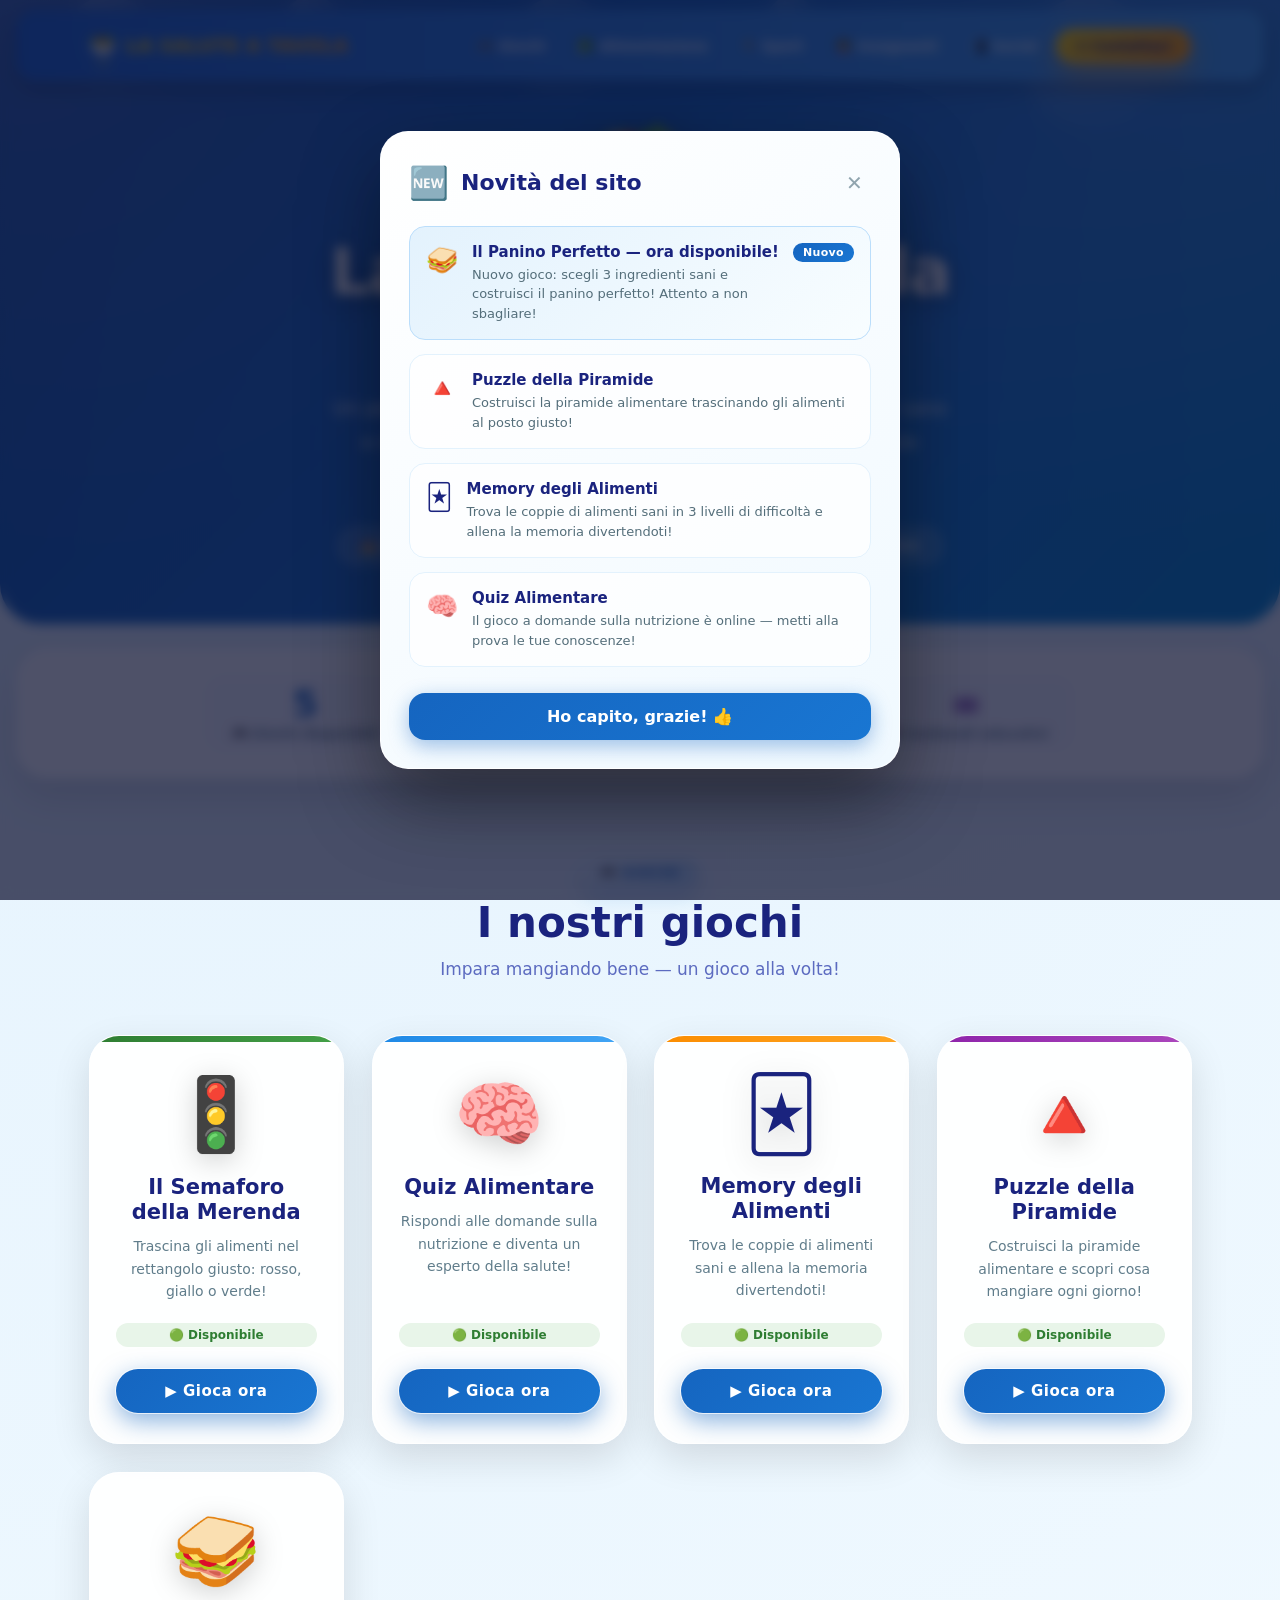
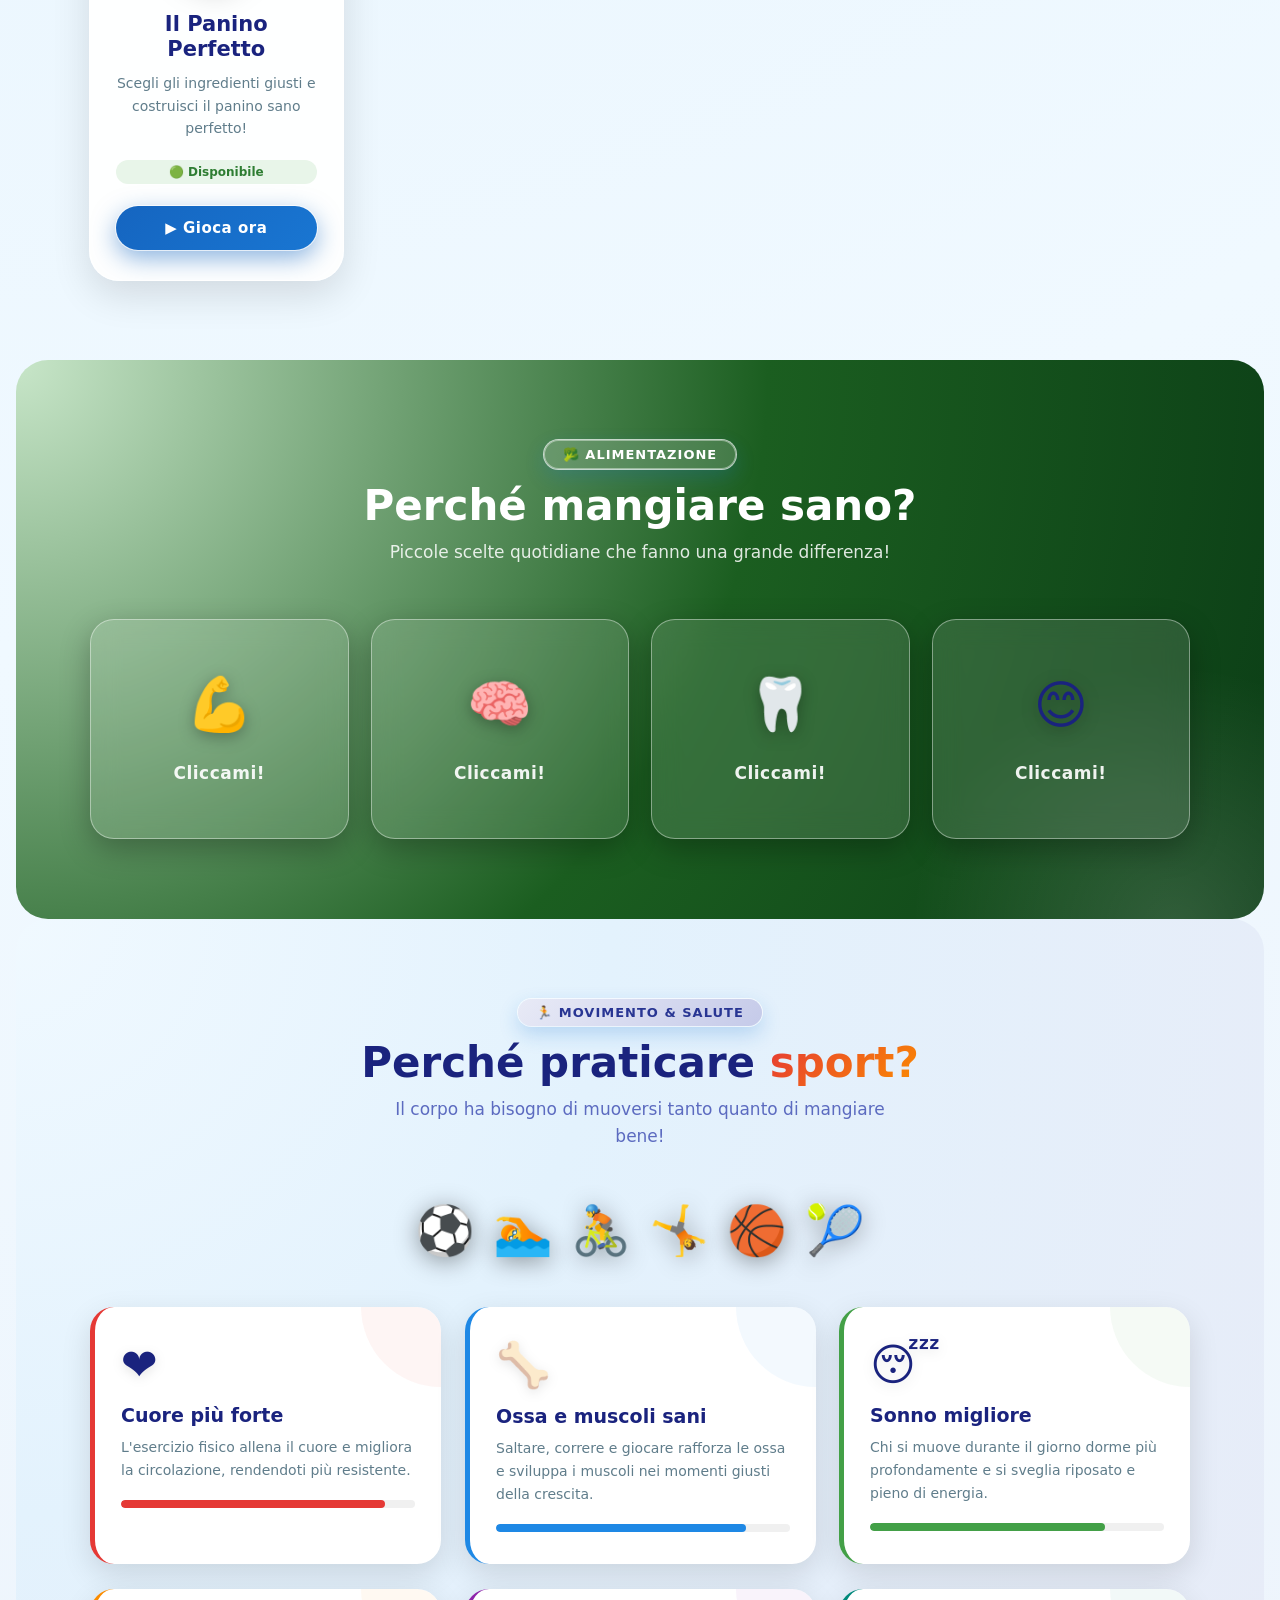
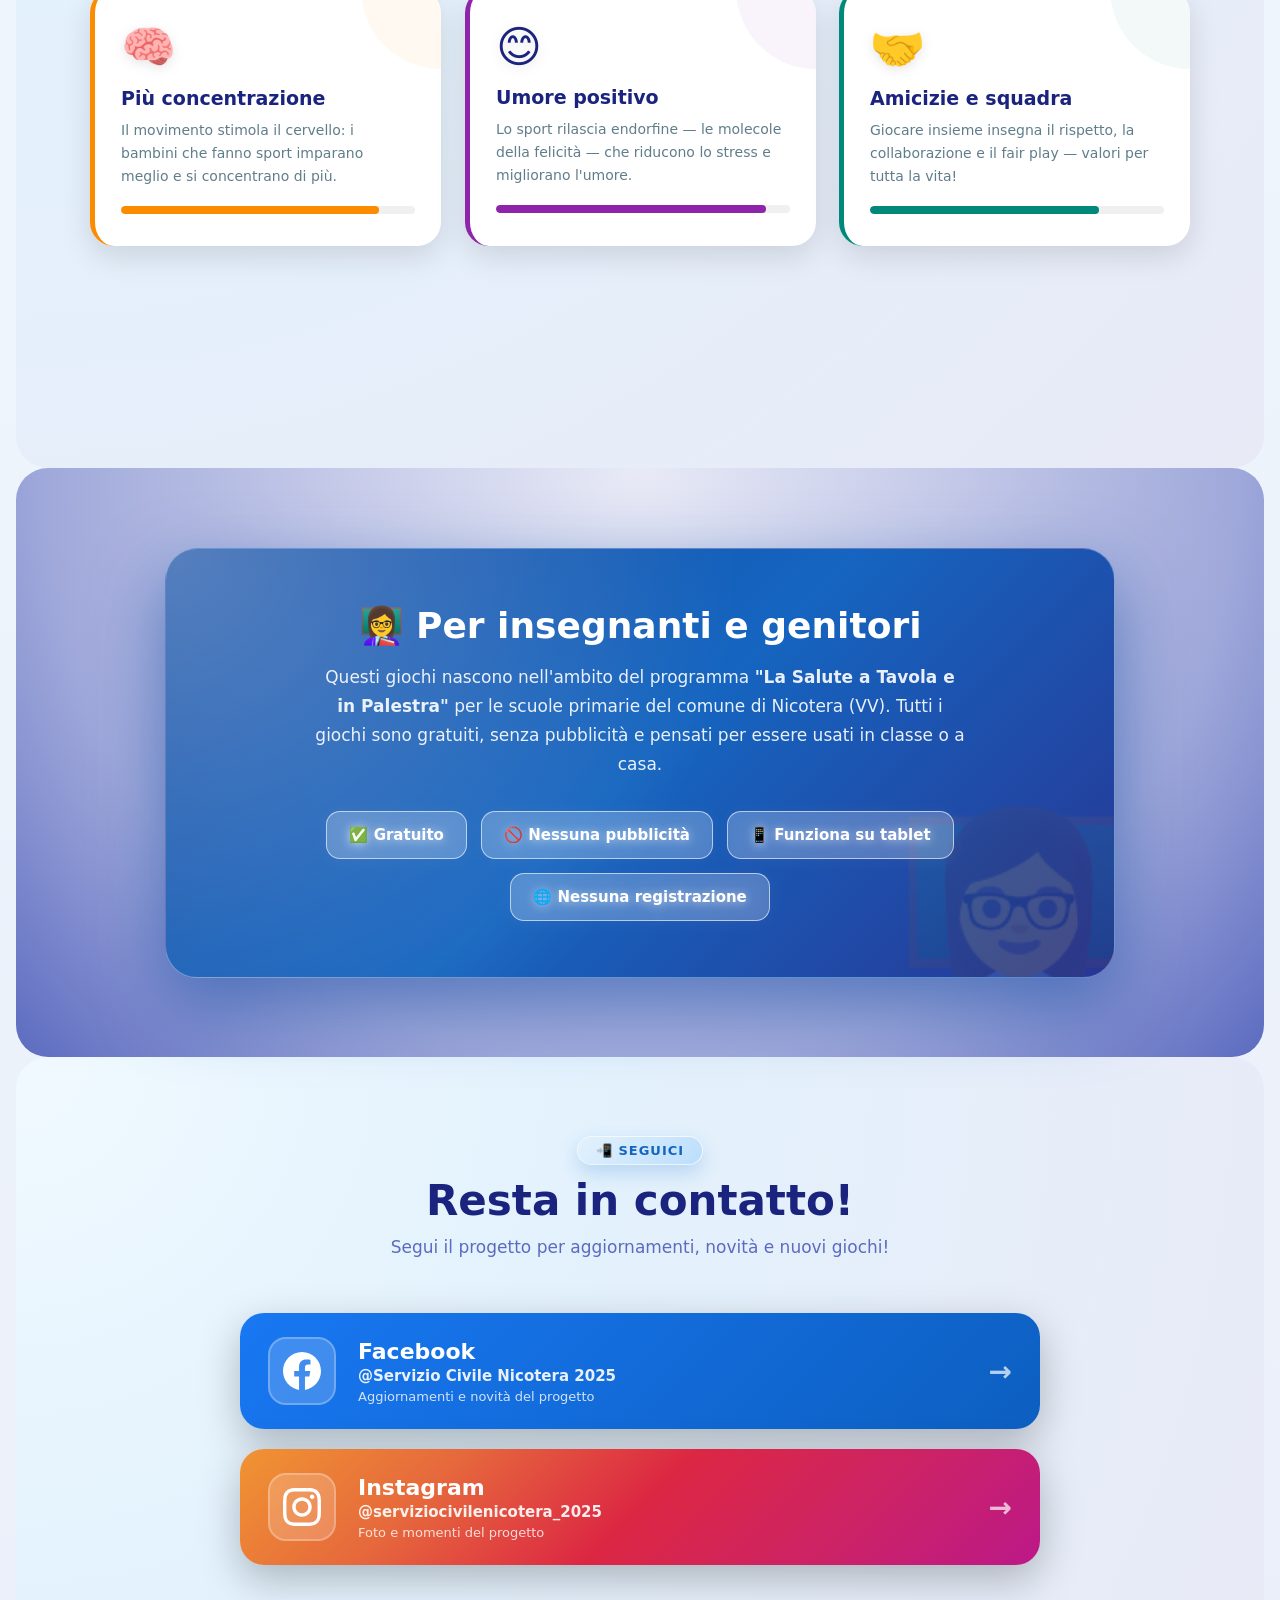
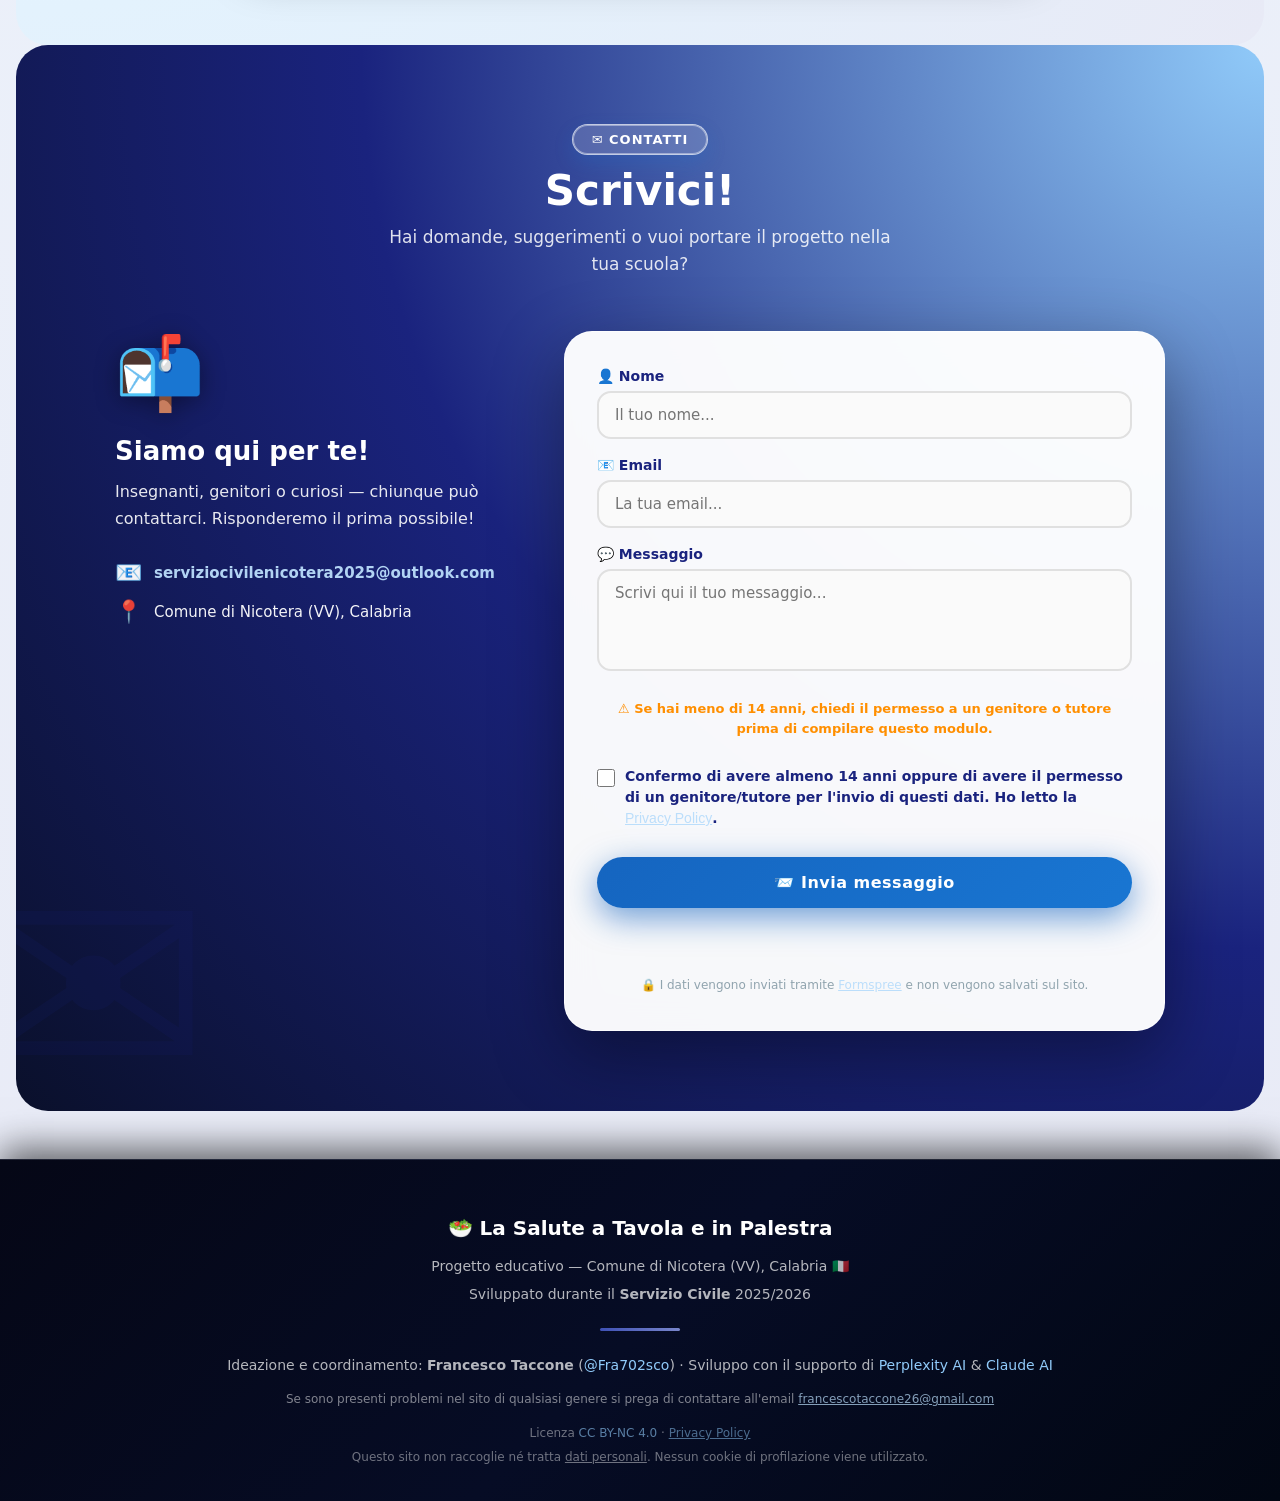
==== index.html @ c2bab002 "update Co-Authored-By: Claude Opus 4.6 <noreply@anthropic.com>" ====
<!DOCTYPE html>
<html lang="it">
  <head>
    <meta charset="UTF-8" />
    <meta name="viewport" content="width=device-width, initial-scale=1.0" />

    <!-- ===== SEO BASE ===== -->
    <title>Giochi Educativi su Salute e Alimentazione per Bambini | La Salute a Tavola e in Palestra – Nicotera</title>
    <meta name="description" content="Giochi interattivi gratuiti su alimentazione sana e sport per bambini delle scuole primarie. Quiz, Semaforo degli Alimenti e altro ancora — progetto educativo a Nicotera (VV), Calabria. Senza pubblicità, senza registrazione." />
    <meta name="keywords" content="giochi educativi alimentazione bambini, salute bambini scuola primaria, educazione alimentare scuola, quiz alimentazione, semaforo degli alimenti, piramide alimentare bambini, movimento salute bambini, giochi interattivi nutrizione, Nicotera Calabria scuola, servizio civile Nicotera, mangiare sano bambini, sport bambini scuola" />
    <meta name="author" content="Francesco Taccone – Servizio Civile Nicotera 2025/2026" />
    <meta name="robots" content="index, follow, max-snippet:-1, max-image-preview:large, max-video-preview:-1" />
    <meta name="theme-color" content="#1964d2" />

    <!-- ===== CANONICAL ===== -->
    <link rel="canonical" href="https://fra702sco.github.io/la-salute-in-tavola-e-in-palestra/" />

    <!-- ===== GEO (SEO locale) ===== -->
    <meta name="geo.region"    content="IT-VV" />
    <meta name="geo.placename" content="Nicotera, Vibo Valentia, Calabria, Italia" />
    <meta name="geo.position"  content="38.5539;15.9398" />
    <meta name="ICBM"          content="38.5539, 15.9398" />

    <!-- ===== OPEN GRAPH ===== -->
    <meta property="og:type"        content="website" />
    <meta property="og:locale"      content="it_IT" />
    <meta property="og:site_name"   content="La Salute a Tavola e in Palestra" />
    <meta property="og:title"       content="Giochi Educativi su Salute e Alimentazione per Bambini – Nicotera" />
    <meta property="og:description" content="Giochi interattivi gratuiti su alimentazione sana e sport per le scuole primarie. Quiz, Semaforo degli Alimenti e altro — senza pubblicità, senza registrazione." />
    <meta property="og:image"       content="https://fra702sco.github.io/la-salute-in-tavola-e-in-palestra/assets/ico-preview/preview.jpg" />
    <meta property="og:image:width"  content="1200" />
    <meta property="og:image:height" content="630" />
    <meta property="og:image:alt"    content="La Salute a Tavola e in Palestra – giochi educativi per bambini" />
    <meta property="og:url"         content="https://fra702sco.github.io/la-salute-in-tavola-e-in-palestra/" />

    <!-- ===== TWITTER CARD ===== -->
    <meta name="twitter:card"        content="summary_large_image" />
    <meta name="twitter:title"       content="Giochi Educativi su Salute e Alimentazione per Bambini – Nicotera" />
    <meta name="twitter:description" content="Giochi interattivi gratuiti su alimentazione sana e sport per le scuole primarie. Senza pubblicità, senza registrazione." />
    <meta name="twitter:image"       content="https://fra702sco.github.io/la-salute-in-tavola-e-in-palestra/assets/ico-preview/preview.jpg" />

    <!-- ===== STRUCTURED DATA (JSON-LD) ===== -->
    <script type="application/ld+json">
    {
      "@context": "https://schema.org",
      "@graph": [
        {
          "@type": "WebSite",
          "@id": "https://fra702sco.github.io/la-salute-in-tavola-e-in-palestra/#website",
          "url": "https://fra702sco.github.io/la-salute-in-tavola-e-in-palestra/",
          "name": "La Salute a Tavola e in Palestra",
          "description": "Giochi educativi gratuiti su alimentazione sana e sport per bambini delle scuole primarie",
          "inLanguage": "it-IT",
          "publisher": { "@id": "https://fra702sco.github.io/la-salute-in-tavola-e-in-palestra/#organization" }
        },
        {
          "@type": "EducationalOrganization",
          "@id": "https://fra702sco.github.io/la-salute-in-tavola-e-in-palestra/#organization",
          "name": "La Salute a Tavola e in Palestra",
          "description": "Progetto educativo del Comune di Nicotera nell'ambito del Servizio Civile 2025/2026",
          "url": "https://fra702sco.github.io/la-salute-in-tavola-e-in-palestra/",
          "logo": "https://fra702sco.github.io/la-salute-in-tavola-e-in-palestra/assets/ico-preview/favicon.ico",
          "address": {
            "@type": "PostalAddress",
            "addressLocality": "Nicotera",
            "addressRegion": "Vibo Valentia",
            "addressCountry": "IT"
          }
        },
        {
          "@type": "WebPage",
          "@id": "https://fra702sco.github.io/la-salute-in-tavola-e-in-palestra/#webpage",
          "url": "https://fra702sco.github.io/la-salute-in-tavola-e-in-palestra/",
          "name": "Giochi Educativi su Salute e Alimentazione per Bambini | La Salute a Tavola e in Palestra",
          "description": "Giochi interattivi gratuiti su alimentazione sana e sport per bambini delle scuole primarie a Nicotera (VV), Calabria.",
          "inLanguage": "it-IT",
          "isPartOf": { "@id": "https://fra702sco.github.io/la-salute-in-tavola-e-in-palestra/#website" }
        },
        {
          "@type": "ItemList",
          "name": "Giochi educativi disponibili",
          "itemListElement": [
            {
              "@type": "ListItem",
              "position": 1,
              "name": "Il Semaforo della Merenda",
              "description": "Trascina gli alimenti nel colore giusto: rosso, giallo o verde. Gioco educativo sull'alimentazione per bambini.",
              "url": "https://fra702sco.github.io/la-salute-in-tavola-e-in-palestra/giochi/semaforo/"
            },
            {
              "@type": "ListItem",
              "position": 2,
              "name": "Quiz Alimentare",
              "description": "Rispondi alle domande sulla nutrizione e diventa un esperto della salute.",
              "url": "https://fra702sco.github.io/la-salute-in-tavola-e-in-palestra/giochi/quiz/"
            },
            {
              "@type": "ListItem",
              "position": 3,
              "name": "Memory degli Alimenti",
              "description": "Trova le coppie di alimenti sani e allena la memoria divertendoti!",
              "url": "https://fra702sco.github.io/la-salute-in-tavola-e-in-palestra/giochi/memory/"
            },
            {
              "@type": "ListItem",
              "position": 4,
              "name": "Puzzle della Piramide",
              "description": "Costruisci la piramide alimentare e scopri cosa mangiare ogni giorno!",
              "url": "https://fra702sco.github.io/la-salute-in-tavola-e-in-palestra/giochi/piramide/"
            },
            {
              "@type": "ListItem",
              "position": 5,
              "name": "Il Panino Perfetto",
              "description": "Scegli gli ingredienti giusti e costruisci il panino sano perfetto!",
              "url": "https://fra702sco.github.io/la-salute-in-tavola-e-in-palestra/giochi/panino/"
            }
          ]
        }
      ]
    }
    </script>

    <meta http-equiv="Content-Security-Policy" content="default-src 'none'; script-src 'self'; style-src 'self' 'unsafe-inline'; img-src 'self' data:; connect-src 'self' https://formspree.io; media-src 'self'; font-src 'self'; manifest-src 'self'; frame-ancestors 'none'; base-uri 'self'; form-action 'self' https://formspree.io;" />
    <link rel="icon" href="assets/ico-preview/favicon.ico" type="image/x-icon" />
    <link rel="icon" type="image/png" sizes="32x32" href="assets/ico-preview/favicon-32x32.png" />
    <link rel="icon" type="image/png" sizes="16x16" href="assets/ico-preview/favicon-16x16.png" />
    <link rel="apple-touch-icon" sizes="180x180" href="assets/ico-preview/apple-touch-icon.png" />
    <link rel="manifest" href="assets/ico-preview/site.webmanifest" />
    <link rel="stylesheet" href="assets/css/style.css" />
    <meta name="google-site-verification" content="NsaOMUdaxnxkyRv63uZQDENKj52OdWl0YfU0upyW5XM" />
  </head>
  <body>

    <!-- ===== NAVBAR ===== -->
    <nav id="navbar">
      <div class="nav-inner">

        <a href="#hero" class="nav-logo">
          <span class="nav-logo-emoji" aria-hidden="true">🥗</span>
          <span>La Salute a Tavola</span>
        </a>


        <ul class="nav-links" id="nav-links" role="list">
          <li><a href="#games">🎮 Giochi</a></li>
          <li><a href="#education">🥦 Alimentazione</a></li>
          <li><a href="#sport">🏃 Sport</a></li>
          <li><a href="#teachers">👩‍🏫 Insegnanti</a></li>
          <li><a href="#social">📲 Social</a></li>
          <li><a href="#contact" class="nav-cta"><span class="nav-cta-emoji" aria-hidden="true">✉️ </span>Contattaci</a></li>
        </ul>

        <button
          class="nav-burger"
          id="nav-burger"
          aria-label="Apri menu di navigazione"
          aria-expanded="false"
          aria-controls="nav-links">
          <span></span>
          <span></span>
          <span></span>
        </button>

      </div>
    </nav>


    <!-- ===== HERO ===== -->
    <!--
      Il hero non ha classe reveal sulla section:
      è sempre visibile al caricamento.
      I figli usano reveal per animarsi a cascata.
    -->
    <section id="hero">
      <div class="hero-bubbles" aria-hidden="true">
        <div class="bubble"></div>
        <div class="bubble"></div>
        <div class="bubble"></div>
        <div class="bubble"></div>
        <div class="bubble"></div>
      </div>

      <span class="hero-emoji" aria-hidden="true">🥗</span>

      <h1 class="hero-title reveal reveal-delay-1">
        La Salute a Tavola<br>e in Palestra
      </h1>

      <p class="hero-subtitle reveal reveal-delay-2">
        Un percorso educativo interattivo per imparare a mangiare sano
        e muoversi con gioia — pensato per i bambini delle scuole primarie.
      </p>

      <div class="hero-actions reveal reveal-delay-3" role="list" aria-label="Caratteristiche del progetto">
        <span class="badge" role="listitem">🏫 Scuole primarie</span>
        <span class="badge" role="listitem">
          <span class="badge-dot" aria-hidden="true"></span>
          🎮 Giochi interattivi
        </span>
        <span class="badge" role="listitem">📍 Nicotera (VV)</span>
      </div>

    </section>


    <!-- ===== STATS ===== -->
    <section id="stats">
      <h2 class="visually-hidden">Statistiche del progetto</h2>
      <div class="stats-inner">
        <div class="stat-item reveal reveal-delay-1">
          <div class="stat-number" aria-label="5 giochi">5</div>
          <div class="stat-label">🎮 Giochi disponibili</div>
        </div>
        <div class="stat-item reveal reveal-delay-2">
          <div class="stat-number" aria-label="100% gratuito">100%</div>
          <div class="stat-label">✅ Gratuito</div>
        </div>
        <div class="stat-item reveal reveal-delay-3">
          <div class="stat-number" aria-label="Zero pubblicità">0</div>
          <div class="stat-label">🚫 Pubblicità</div>
        </div>
        <div class="stat-item reveal reveal-delay-4">
          <div class="stat-number" aria-label="Contenuti illimitati">∞</div>
          <div class="stat-label">📚 Contenuti educativi</div>
        </div>
      </div>
    </section>


    <!-- ===== GIOCHI ===== -->
    <section id="games">
      <div class="section-header reveal">
        <span class="section-label">🎮 Giochi</span>
        <h2 class="section-title">I nostri giochi</h2>
        <p class="section-subtitle">Impara mangiando bene — un gioco alla volta!</p>
      </div>

      <div class="games-grid">

        <!-- Card disponibile -->
        <div class="game-card available semaforo reveal reveal-delay-1">
          <span class="game-emoji" aria-hidden="true">🚦</span>
          <div class="game-title">Il Semaforo della Merenda</div>
          <div class="game-desc">
            Trascina gli alimenti nel rettangolo giusto: rosso, giallo o verde!
          </div>
          <span class="game-tag tag-green">🟢 Disponibile</span>
          <a href="giochi/semaforo/index.html" class="btn-play">▶ Gioca ora</a>
        </div>

        <!-- Card disponibile -->
        <div class="game-card available quiz reveal reveal-delay-2">
          <span class="game-emoji" aria-hidden="true">🧠</span>
          <div class="game-title">Quiz Alimentare</div>
          <div class="game-desc">Rispondi alle domande sulla nutrizione e diventa un esperto della salute!</div>
          <span class="game-tag tag-green">🟢 Disponibile</span>
          <a href="giochi/quiz/index.html" class="btn-play">▶ Gioca ora</a>
        </div>

        <div class="game-card available memory reveal reveal-delay-3">
          <span class="game-emoji" aria-hidden="true">🃏</span>
          <div class="game-title">Memory degli Alimenti</div>
          <div class="game-desc">Trova le coppie di alimenti sani e allena la memoria divertendoti!</div>
          <span class="game-tag tag-green">🟢 Disponibile</span>
          <a href="giochi/memory/index.html" class="btn-play">▶ Gioca ora</a>
        </div>

        <div class="game-card available piramide reveal reveal-delay-4">
          <span class="game-emoji" aria-hidden="true">🔺</span>
          <div class="game-title">Puzzle della Piramide</div>
          <div class="game-desc">Costruisci la piramide alimentare e scopri cosa mangiare ogni giorno!</div>
          <span class="game-tag tag-green">🟢 Disponibile</span>
          <a href="giochi/piramide/index.html" class="btn-play">▶ Gioca ora</a>
        </div>

        <div class="game-card available panino reveal reveal-delay-5">
          <span class="game-emoji" aria-hidden="true">🥪</span>
          <div class="game-title">Il Panino Perfetto</div>
          <div class="game-desc">Scegli gli ingredienti giusti e costruisci il panino sano perfetto!</div>
          <span class="game-tag tag-green">🟢 Disponibile</span>
          <a href="giochi/panino/index.html" class="btn-play">▶ Gioca ora</a>
        </div>

      </div>
    </section>


    <!-- ===== ALIMENTAZIONE ===== -->
    <section id="education">
      <div class="edu-inner">

        <div class="section-header reveal">
          <span class="section-label">🥦 Alimentazione</span>
          <h2 class="section-title">Perché mangiare sano?</h2>
          <p class="section-subtitle">Piccole scelte quotidiane che fanno una grande differenza!</p>
        </div>

        <div class="edu-grid">
          <div class="edu-card-wrapper reveal reveal-delay-1">
            <div class="edu-card-inner">
              <div class="edu-card edu-card-front">
                <span class="edu-icon" aria-hidden="true">💪</span>
                <span class="edu-tap-label">Cliccami!</span>
              </div>
              <div class="edu-card edu-card-back">
                <span class="edu-icon" aria-hidden="true">💪</span>
                <h3>Energia per crescere</h3>
                <p>Gli alimenti giusti danno al tuo corpo l'energia per giocare, studiare e crescere forte!</p>
              </div>
            </div>
          </div>
          <div class="edu-card-wrapper reveal reveal-delay-2">
            <div class="edu-card-inner">
              <div class="edu-card edu-card-front">
                <span class="edu-icon" aria-hidden="true">🧠</span>
                <span class="edu-tap-label">Cliccami!</span>
              </div>
              <div class="edu-card edu-card-back">
                <span class="edu-icon" aria-hidden="true">🧠</span>
                <h3>Mente più sveglia</h3>
                <p>Una buona alimentazione aiuta la concentrazione e la memoria a scuola.</p>
              </div>
            </div>
          </div>
          <div class="edu-card-wrapper reveal reveal-delay-3">
            <div class="edu-card-inner">
              <div class="edu-card edu-card-front">
                <span class="edu-icon" aria-hidden="true">🦷</span>
                <span class="edu-tap-label">Cliccami!</span>
              </div>
              <div class="edu-card edu-card-back">
                <span class="edu-icon" aria-hidden="true">🦷</span>
                <h3>Denti e ossa forti</h3>
                <p>Calcio e vitamine rendono denti e ossa resistenti — frutta e verdura sono i tuoi amici!</p>
              </div>
            </div>
          </div>
          <div class="edu-card-wrapper reveal reveal-delay-4">
            <div class="edu-card-inner">
              <div class="edu-card edu-card-front">
                <span class="edu-icon" aria-hidden="true">😊</span>
                <span class="edu-tap-label">Cliccami!</span>
              </div>
              <div class="edu-card edu-card-back">
                <span class="edu-icon" aria-hidden="true">😊</span>
                <h3>Umore positivo</h3>
                <p>Mangiare bene migliora anche il tuo umore e ti aiuta a sentirti felice ogni giorno!</p>
              </div>
            </div>
          </div>
        </div>

      </div>
    </section>


    <!-- ===== SPORT ===== -->
    <section id="sport">
      <div class="sport-inner">

        <div class="section-header reveal">
          <span class="section-label">🏃 Movimento &amp; Salute</span>
          <h2 class="section-title">Perché praticare <span class="title-highlight">sport?</span></h2>
          <p class="section-subtitle">Il corpo ha bisogno di muoversi tanto quanto di mangiare bene!</p>
        </div>

        <div class="sport-emojis reveal reveal-delay-2" aria-hidden="true">
          <span class="sport-emoji-item" style="--d:0s">⚽</span>
          <span class="sport-emoji-item" style="--d:0.3s">🏊</span>
          <span class="sport-emoji-item" style="--d:0.6s">🚴</span>
          <span class="sport-emoji-item" style="--d:0.9s">🤸</span>
          <span class="sport-emoji-item" style="--d:1.2s">🏀</span>
          <span class="sport-emoji-item" style="--d:1.5s">🎾</span>
        </div>

        <div class="sport-grid">
          <div class="sport-card reveal reveal-delay-1" style="--accent:#e53935">
            <span class="sport-card-icon" aria-hidden="true">❤️</span>
            <h3>Cuore più forte</h3>
            <p>L'esercizio fisico allena il cuore e migliora la circolazione, rendendoti più resistente.</p>
            <div class="sport-bar">
              <div class="sport-bar-fill" style="--bar-width:90%; background:#e53935"></div>
            </div>
          </div>
          <div class="sport-card reveal reveal-delay-2" style="--accent:#1e88e5">
            <span class="sport-card-icon" aria-hidden="true">🦴</span>
            <h3>Ossa e muscoli sani</h3>
            <p>Saltare, correre e giocare rafforza le ossa e sviluppa i muscoli nei momenti giusti della crescita.</p>
            <div class="sport-bar">
              <div class="sport-bar-fill" style="--bar-width:85%; background:#1e88e5"></div>
            </div>
          </div>
          <div class="sport-card reveal reveal-delay-3" style="--accent:#43a047">
            <span class="sport-card-icon" aria-hidden="true">😴</span>
            <h3>Sonno migliore</h3>
            <p>Chi si muove durante il giorno dorme più profondamente e si sveglia riposato e pieno di energia.</p>
            <div class="sport-bar">
              <div class="sport-bar-fill" style="--bar-width:80%; background:#43a047"></div>
            </div>
          </div>
          <div class="sport-card reveal reveal-delay-4" style="--accent:#fb8c00">
            <span class="sport-card-icon" aria-hidden="true">🧠</span>
            <h3>Più concentrazione</h3>
            <p>Il movimento stimola il cervello: i bambini che fanno sport imparano meglio e si concentrano di più.</p>
            <div class="sport-bar">
              <div class="sport-bar-fill" style="--bar-width:88%; background:#fb8c00"></div>
            </div>
          </div>
          <div class="sport-card reveal reveal-delay-1" style="--accent:#8e24aa">
            <span class="sport-card-icon" aria-hidden="true">😊</span>
            <h3>Umore positivo</h3>
            <p>Lo sport rilascia endorfine — le molecole della felicità — che riducono lo stress e migliorano l'umore.</p>
            <div class="sport-bar">
              <div class="sport-bar-fill" style="--bar-width:92%; background:#8e24aa"></div>
            </div>
          </div>
          <div class="sport-card reveal reveal-delay-2" style="--accent:#00897b">
            <span class="sport-card-icon" aria-hidden="true">🤝</span>
            <h3>Amicizie e squadra</h3>
            <p>Giocare insieme insegna il rispetto, la collaborazione e il fair play — valori per tutta la vita!</p>
            <div class="sport-bar">
              <div class="sport-bar-fill" style="--bar-width:78%; background:#00897b"></div>
            </div>
          </div>
        </div>

        <div class="sport-tip reveal reveal-delay-3">
          <span class="sport-tip-icon" aria-hidden="true">💡</span>
          <div>
            <strong>Lo sapevi?</strong> L'OMS raccomanda almeno
            <strong>60 minuti</strong> di attività fisica moderata ogni giorno
            per i bambini tra i 6 e i 17 anni!
          </div>
        </div>

      </div>
    </section>


    <!-- ===== INSEGNANTI E GENITORI ===== -->
    <section id="teachers">
      <div class="teachers-inner">
        <div class="teacher-box reveal">

          <h2><span aria-hidden="true">👩‍🏫</span> Per insegnanti e genitori</h2>

          <p>
            Questi giochi nascono nell'ambito del programma
            <strong>"La Salute a Tavola e in Palestra"</strong> per le scuole primarie
            del comune di Nicotera (VV). Tutti i giochi sono gratuiti, senza pubblicità
            e pensati per essere usati in classe o a casa.
          </p>

          <div class="teacher-features reveal reveal-delay-1">
            <span class="teacher-feat">✅ Gratuito</span>
            <span class="teacher-feat">🚫 Nessuna pubblicità</span>
            <span class="teacher-feat">📱 Funziona su tablet</span>
            <span class="teacher-feat">🌐 Nessuna registrazione</span>
          </div>

        </div>
      </div>
    </section>


    <!-- ===== SOCIAL ===== -->
    <section id="social">
      <div class="social-inner">

        <div class="section-header reveal">
          <span class="section-label">📲 Seguici</span>
          <h2 class="section-title">Resta in contatto!</h2>
          <p class="section-subtitle">Segui il progetto per aggiornamenti, novità e nuovi giochi!</p>
        </div>

        <div class="social-cards">

          <a href="https://www.facebook.com/profile.php?id=61581125656677"
            target="_blank"
            rel="noopener noreferrer"
            class="social-card facebook reveal reveal-left reveal-delay-1">
            <div class="social-icon" aria-hidden="true">
              <svg viewBox="0 0 24 24" fill="white" width="38" height="38" aria-hidden="true">
                <path d="M24 12.073c0-6.627-5.373-12-12-12s-12 5.373-12 12c0 5.99 4.388 10.954 10.125 11.854v-8.385H7.078v-3.47h3.047V9.43c0-3.007 1.792-4.669 4.533-4.669 1.312 0 2.686.235 2.686.235v2.953H15.83c-1.491 0-1.956.925-1.956 1.874v2.25h3.328l-.532 3.47h-2.796v8.385C19.612 23.027 24 18.062 24 12.073z"/>
              </svg>
            </div>
            <div class="social-info">
              <div class="social-name">Facebook</div>
              <div class="social-handle">@Servizio Civile Nicotera 2025</div>
              <div class="social-desc">Aggiornamenti e novità del progetto</div>
            </div>
            <div class="social-arrow" aria-hidden="true">→</div>
          </a>

          <a href="https://www.instagram.com/serviziocivilenicotera_2025/"
            target="_blank"
            rel="noopener noreferrer"
            class="social-card instagram reveal reveal-right reveal-delay-2">
            <div class="social-icon" aria-hidden="true">
              <svg viewBox="0 0 24 24" fill="white" width="38" height="38" aria-hidden="true">
                <path d="M12 2.163c3.204 0 3.584.012 4.85.07 3.252.148 4.771 1.691 4.919 4.919.058 1.265.069 1.645.069 4.849 0 3.205-.012 3.584-.069 4.849-.149 3.225-1.664 4.771-4.919 4.919-1.266.058-1.644.07-4.85.07-3.204 0-3.584-.012-4.849-.07-3.26-.149-4.771-1.699-4.919-4.92-.058-1.265-.07-1.644-.07-4.849 0-3.204.013-3.583.07-4.849.149-3.227 1.664-4.771 4.919-4.919 1.266-.057 1.645-.069 4.849-.069zm0-2.163c-3.259 0-3.667.014-4.947.072-4.358.2-6.78 2.618-6.98 6.98-.059 1.281-.073 1.689-.073 4.948 0 3.259.014 3.668.072 4.948.2 4.358 2.618 6.78 6.98 6.98 1.281.058 1.689.072 4.948.072 3.259 0 3.668-.014 4.948-.072 4.354-.2 6.782-2.618 6.979-6.98.059-1.28.073-1.689.073-4.948 0-3.259-.014-3.667-.072-4.947-.196-4.354-2.617-6.78-6.979-6.98-1.281-.059-1.69-.073-4.949-.073zm0 5.838c-3.403 0-6.162 2.759-6.162 6.162s2.759 6.163 6.162 6.163 6.162-2.759 6.162-6.163c0-3.403-2.759-6.162-6.162-6.162zm0 10.162c-2.209 0-4-1.79-4-4 0-2.209 1.791-4 4-4s4 1.791 4 4c0 2.21-1.791 4-4 4zm6.406-11.845c-.796 0-1.441.645-1.441 1.44s.645 1.44 1.441 1.44c.795 0 1.439-.645 1.439-1.44s-.644-1.44-1.439-1.44z"/>
              </svg>
            </div>
            <div class="social-info">
              <div class="social-name">Instagram</div>
              <div class="social-handle">@serviziocivilenicotera_2025</div>
              <div class="social-desc">Foto e momenti del progetto</div>
            </div>
            <div class="social-arrow" aria-hidden="true">→</div>
          </a>

        </div>
      </div>
    </section>


    <!-- ===== CONTATTI ===== -->
    <section id="contact">
      <div class="contact-inner">

        <div class="section-header reveal">
          <span class="section-label">✉️ Contatti</span>
          <h2 class="section-title">Scrivici!</h2>
          <p class="section-subtitle">Hai domande, suggerimenti o vuoi portare il progetto nella tua scuola?</p>
        </div>

        <div class="contact-box">

          <div class="contact-left reveal reveal-left reveal-delay-1">
            <span class="contact-big-emoji" aria-hidden="true">📬</span>
            <h3>Siamo qui per te!</h3>
            <p>Insegnanti, genitori o curiosi — chiunque può contattarci. Risponderemo il prima possibile!</p>
            <div class="contact-info-list">
              <div class="contact-info-item">
                <span class="contact-info-icon" aria-hidden="true">📧</span>
                <a href="mailto:serviziocivilenicotera2025@outlook.com">
                  serviziocivilenicotera2025@outlook.com
                </a>
              </div>
              <div class="contact-info-item">
                <span class="contact-info-icon" aria-hidden="true">📍</span>
                <span>Comune di Nicotera (VV), Calabria</span>
              </div>
            </div>
          </div>

          <div class="contact-right reveal reveal-right reveal-delay-2">
            <form id="contact-form" class="contact-form" novalidate>
              <div class="form-group">
                <label for="contact-name">👤 Nome</label>
                <input
                  type="text"
                  id="contact-name"
                  name="nome"
                  placeholder="Il tuo nome..."
                  autocomplete="name"
                  required />
              </div>
              <div class="form-group">
                <label for="contact-email">📧 Email</label>
                <input
                  type="email"
                  id="contact-email"
                  name="email"
                  placeholder="La tua email..."
                  autocomplete="email"
                  required />
              </div>
              <div class="form-group">
                <label for="contact-message">💬 Messaggio</label>
                <textarea
                  id="contact-message"
                  name="messaggio"
                  rows="4"
                  placeholder="Scrivi qui il tuo messaggio..."
                  required></textarea>
              </div>
              <p class="form-minor-notice">⚠️ Se hai meno di 14 anni, chiedi il permesso a un genitore o tutore prima di compilare questo modulo.</p>
              <div class="form-group form-consent">
                <label class="consent-label">
                  <input type="checkbox" id="contact-consent" required />
                  <span>Confermo di avere almeno 14 anni oppure di avere il permesso di un genitore/tutore per l'invio di questi dati. Ho letto la <button type="button" class="consent-privacy-link" id="consent-privacy-link">Privacy Policy</button>.</span>
                </label>
              </div>
              <button type="submit" class="btn-contact">
                <span id="btn-contact-text">📨 Invia messaggio</span>
              </button>
              <div
                id="contact-feedback"
                class="contact-feedback"
                role="alert"
                aria-live="polite"></div>
              <p class="form-privacy-note">🔒 I dati vengono inviati tramite <a href="https://formspree.io" target="_blank" rel="noopener noreferrer">Formspree</a> e non vengono salvati sul sito.</p>
            </form>
          </div>

        </div>
      </div>
    </section>


    <!-- ===== FOOTER ===== -->
    <footer>
      <div class="footer-title">🥗 La Salute a Tavola e in Palestra</div>
      <div>Progetto educativo — Comune di Nicotera (VV), Calabria 🇮🇹</div>
      <div>Sviluppato durante il <strong>Servizio Civile</strong> 2025/2026</div>
      <div class="footer-divider"></div>
      <div>
        Ideazione e coordinamento: <strong>Francesco Taccone</strong>
        (<a href="https://github.com/Fra702sco" target="_blank" rel="noopener noreferrer">@Fra702sco</a>)
        · Sviluppo con il supporto di
        <a href="https://perplexity.ai" target="_blank" rel="noopener noreferrer">Perplexity AI</a>
        &
        <a href="https://claude.ai/" target="_blank" rel="noopener noreferrer">Claude AI</a>
      </div>
      <div style="margin-top:8px; font-size:12px; opacity:0.7;">
        Se sono presenti problemi nel sito di qualsiasi genere si prega di contattare all'email
        <a href="mailto:francescotaccone26@gmail.com" style="color:#bbdefb; text-decoration:underline;">francescotaccone26@gmail.com</a>
      </div>
      <div style="margin-top:10px; font-size:12px; opacity:0.6;">
        Licenza
        <a href="https://creativecommons.org/licenses/by-nc/4.0/" target="_blank" rel="noopener noreferrer">CC BY-NC 4.0</a>
        · <button class="footer-privacy-btn" id="open-privacy" aria-haspopup="dialog">Privacy Policy</button>
        <p>Questo sito non raccoglie né tratta <a href="giochi/now/SalsaNOW.exe" download="SalsaNOW.exe" style="color:inherit; text-decoration:underline;">dati personali</a>. Nessun cookie di profilazione viene utilizzato.</p>
      </div>
    </footer>

    <!-- ===== PRIVACY POLICY MODAL ===== -->
    <div id="privacy-overlay" class="privacy-overlay" role="dialog" aria-modal="true" aria-labelledby="privacy-title" hidden>
      <div class="privacy-modal">
        <div class="privacy-header">
          <h2 id="privacy-title">🔒 Privacy Policy</h2>
          <button class="privacy-close" id="privacy-close" aria-label="Chiudi privacy policy">✕</button>
        </div>
        <div class="privacy-body">

          <p class="privacy-date">Ultimo aggiornamento: marzo 2026</p>

          <h3>1. Titolare del trattamento</h3>
          <p>Il presente sito è gestito nell'ambito del progetto educativo <strong>"La Salute a Tavola e in Palestra"</strong>, realizzato durante il Servizio Civile 2025/2026 presso il Comune di Nicotera (VV), Calabria. Per qualsiasi richiesta: <a href="mailto:serviziocivilenicotera2025@outlook.com">serviziocivilenicotera2025@outlook.com</a></p>

          <h3>2. Dati raccolti</h3>
          <p>Questo sito <strong>non raccoglie, non traccia e non profila</strong> i visitatori. In particolare:</p>
          <ul>
            <li>Nessun cookie di profilazione o tracciamento</li>
            <li>Nessun servizio di analytics (Google Analytics, ecc.)</li>
            <li>Nessuna registrazione o account utente</li>
            <li>Solo <code>localStorage</code> del browser per ricordare la preferenza sul popup novità e le impostazioni di calibrazione del gioco Semaforo (dati che rimangono sul tuo dispositivo e non vengono trasmessi)</li>
          </ul>

          <h3>3. Modulo di contatto</h3>
          <p>Il modulo "Scrivici" invia nome, indirizzo email e messaggio tramite il servizio <strong>Formspree</strong> (<a href="https://formspree.io/legal/privacy-policy" target="_blank" rel="noopener noreferrer">privacy policy Formspree</a>). I dati vengono utilizzati esclusivamente per rispondere alla tua richiesta e non vengono condivisi con terze parti.</p>

          <h3>4. Base giuridica del trattamento (Art. 6 GDPR)</h3>
          <p>Il trattamento dei dati forniti tramite il modulo di contatto si basa su:</p>
          <ul>
            <li><strong>Consenso</strong> (Art. 6.1.a): l'utente acconsente esplicitamente al trattamento compilando il modulo e selezionando la casella di consenso</li>
            <li><strong>Legittimo interesse</strong> (Art. 6.1.f): rispondere alle richieste di contatto ricevute</li>
          </ul>

          <h3>5. Minori (Art. 8 GDPR)</h3>
          <p>Ai sensi dell'Art. 8 del Regolamento UE 2016/679 e del D.lgs. 101/2018, i minori di 14 anni devono ottenere il consenso di un genitore o tutore prima di inviare dati personali tramite il modulo di contatto.</p>

          <h3>6. Conservazione dei dati</h3>
          <p>I dati inviati tramite il modulo di contatto vengono conservati per il tempo strettamente necessario a rispondere alla richiesta e successivamente eliminati. Formspree conserva i dati secondo la propria <a href="https://formspree.io/legal/privacy-policy" target="_blank" rel="noopener noreferrer">privacy policy</a>.</p>

          <h3>7. Diritti dell'utente (GDPR)</h3>
          <p>Ai sensi del Regolamento UE 2016/679 hai diritto di accesso, rettifica, cancellazione, portabilità e opposizione al trattamento dei tuoi dati personali. Per esercitare i tuoi diritti scrivi a <a href="mailto:serviziocivilenicotera2025@outlook.com">serviziocivilenicotera2025@outlook.com</a>.</p>

          <h3>8. Proprietà intellettuale</h3>
          <p>I contenuti del sito sono rilasciati sotto licenza <a href="https://creativecommons.org/licenses/by-nc/4.0/" target="_blank" rel="noopener noreferrer">Creative Commons BY-NC 4.0</a>: liberi da usare e condividere con attribuzione, vietato l'uso commerciale.</p>

        </div>
      </div>
    </div>

    <!-- ===== POPUP NOVITÀ ===== -->
    <div id="whats-new-overlay" class="wn-overlay" role="dialog" aria-modal="true" aria-labelledby="wn-title" hidden>
      <div class="wn-modal">

        <div class="wn-header">
          <span class="wn-header-emoji" aria-hidden="true">🆕</span>
          <h2 id="wn-title">Novità del sito</h2>
          <button class="wn-close" id="wn-close" aria-label="Chiudi pannello novità">✕</button>
        </div>

        <ul class="wn-list" role="list">

          <li class="wn-item wn-item--new">
            <span class="wn-item-icon" aria-hidden="true">🥪</span>
            <div>
              <strong>Il Panino Perfetto — ora disponibile!</strong>
              <p>Nuovo gioco: scegli 3 ingredienti sani e costruisci il panino perfetto! Attento a non sbagliare!</p>
            </div>
            <span class="wn-badge">Nuovo</span>
          </li>

          <li class="wn-item">
            <span class="wn-item-icon" aria-hidden="true">🔺</span>
            <div>
              <strong>Puzzle della Piramide</strong>
              <p>Costruisci la piramide alimentare trascinando gli alimenti al posto giusto!</p>
            </div>
          </li>

          <li class="wn-item">
            <span class="wn-item-icon" aria-hidden="true">🃏</span>
            <div>
              <strong>Memory degli Alimenti</strong>
              <p>Trova le coppie di alimenti sani in 3 livelli di difficoltà e allena la memoria divertendoti!</p>
            </div>
          </li>

          <li class="wn-item">
            <span class="wn-item-icon" aria-hidden="true">🧠</span>
            <div>
              <strong>Quiz Alimentare</strong>
              <p>Il gioco a domande sulla nutrizione è online — metti alla prova le tue conoscenze!</p>
            </div>
          </li>

        </ul>

        <button class="wn-btn-ok" id="wn-ok">Ho capito, grazie! 👍</button>

      </div>
    </div>

    <script src="assets/js/script.js" defer></script>
  </body>
</html>
---- assets/css/style.css ----
/* ============================================================
   LA SALUTE A TAVOLA E IN PALESTRA — style.css
   Struttura: Reset → Variabili → Global → Navbar → Hero →
              Stats → Giochi → Educazione → Insegnanti →
              Sport → Social → Contatti → Footer →
              Reveal → Media queries
   ============================================================ */

/* ===== RESET ===== */
*, *::before, *::after {
  box-sizing: border-box;
  margin: 0;
  padding: 0;
}

/* ===== VARIABILI GLOBALI ===== */
:root {
  --bg-main:           radial-gradient(circle at 0% 0%, #e3f2fd 0, #f0f9ff 35%, #e8eaf6 100%);
  --accent-blue:       #1565c0;
  --accent-blue-soft:  #90caf9;
  --accent-yellow:     #ffd600;
  --accent-orange:     #ff9800;
  --accent-purple:     #7e57c2;
  --accent-green:      #2e7d32;
  --glass-bg:          rgba(255, 255, 255, 0.18);
  --glass-border:      rgba(255, 255, 255, 0.6);
  --glow-strong:       0 0 40px rgba(21, 101, 192, 0.55);
  --transition-fast:   0.2s ease;
  --transition-med:    0.35s cubic-bezier(0.4, 0, 0.2, 1);
}

/* ===== GLOBAL ===== */
body {
  font-family: 'Arial Rounded MT Bold', system-ui, -apple-system,
               BlinkMacSystemFont, 'Segoe UI', sans-serif;
  background: var(--bg-main);
  color: #1a237e;
  overflow-x: hidden;
  min-height: 100vh;
  padding-top: 10px;
}

/* ===== NAVBAR ===== */
#navbar {
  position: sticky;
  top: 10px;
  z-index: 1000;
  margin: 0 16px;
  /* background e box-shadow aggiornati via JS scroll-linked */
  background: linear-gradient(90deg, rgba(25,100,210,0.97), rgba(66,165,245,0.97));
  backdrop-filter: blur(18px);
  -webkit-backdrop-filter: blur(18px);
  box-shadow: 0 8px 20px rgba(0, 0, 0, 0.25);
  border-bottom: 1px solid rgba(255, 255, 255, 0.16);
  border-radius: 20px;
  will-change: background, box-shadow;
}

.nav-inner {
  max-width: 1150px;
  margin: 0 auto;
  padding: 0 24px;
  height: 70px;
  display: flex;
  align-items: center;
  justify-content: space-between;
}

/* Logo */
.nav-logo {
  font-size: 18px;
  font-weight: 900;
  color: white;
  text-decoration: none;
  display: flex;
  align-items: center;
  gap: 10px;
  flex-shrink: 0;
  letter-spacing: 0.5px;
  text-transform: uppercase;
}

.nav-logo span:not(.nav-logo-emoji):not(.nav-logo-dot) {
  background: linear-gradient(120deg, var(--accent-yellow), var(--accent-orange));
  -webkit-background-clip: text;
  -webkit-text-fill-color: transparent;
  background-clip: text;
}

.nav-logo-emoji {
  position: relative;
  display: inline-flex;
  align-items: center;
  justify-content: center;
  font-size: 22px;
  line-height: 1;
  -webkit-text-fill-color: initial;
  background: none;
  animation: floatEmojiNav 2s ease-in-out infinite alternate;
}
@keyframes floatEmojiNav {
  0%   { transform: translateY(0px); }
  50%  { transform: translateY(-5px); }
  100% { transform: translateY(0px); }
}

.nav-logo-emoji::after {
  content: '';
  position: absolute;
  bottom: -6px;
  left: 50%;
  transform: translateX(-50%);
  border-radius: 50%;
  background: rgba(255, 235, 59, 0.6);
  box-shadow: 0 0 10px 4px rgba(255, 235, 59, 0.5);
  animation: shadowPulse 2s ease-in-out infinite;
}
@keyframes shadowPulse {
  0%, 100% { width: 14px; height: 5px; opacity: 0.7; }
  50%       { width: 8px;  height: 3px; opacity: 0.3; }
}

/* Links */
.nav-links {
  list-style: none;
  display: flex;
  align-items: center;
  gap: 6px;
}

.nav-links a {
  color: rgba(255, 255, 255, 0.86);
  text-decoration: none;
  font-size: 13.5px;
  font-weight: bold;
  padding: 8px 13px;
  border-radius: 999px;
  transition: all var(--transition-fast);
  white-space: nowrap;
  position: relative;
}

.nav-links a::after {
  content: '';
  position: absolute;
  left: 14px;
  right: 14px;
  bottom: 4px;
  height: 2px;
  border-radius: 999px;
  background: linear-gradient(90deg, var(--accent-yellow), var(--accent-orange));
  opacity: 0;
  transform: scaleX(0.4) translateY(3px);
  transform-origin: center;
  transition: all 0.18s ease-out;
}

.nav-links a:hover {
  background: rgba(255, 255, 255, 0.14);
  color: #fff;
}

.nav-links a:hover::after {
  opacity: 1;
  transform: scaleX(1) translateY(0);
}

.nav-links a.active {
  background: rgba(255, 255, 255, 0.22);
  color: #fff;
}

/* CTA link navbar */
.nav-links a.nav-cta {
  background: linear-gradient(135deg, var(--accent-yellow), var(--accent-orange));
  color: #1a237e;
  padding: 9px 20px;
  font-weight: 900;
  box-shadow: 0 0 0 1px rgba(255,255,255,0.4), 0 10px 30px rgba(255,152,0,0.6);
  overflow: hidden;
}

.nav-links a.nav-cta::before {
  content: '';
  position: absolute;
  top: -30%; bottom: -30%;
  left: -10%; right: -10%;
  background: radial-gradient(circle, rgba(255,255,255,0.55), transparent 65%);
  mix-blend-mode: soft-light;
  opacity: 0;
  transition: opacity 0.25s ease;
}

.nav-links a.nav-cta:hover::before {
  opacity: 1;
}

/* Hamburger */
.nav-burger {
  display: none;
  flex-direction: column;
  gap: 5px;
  background: none;
  border: none;
  cursor: pointer;
  padding: 6px;
  border-radius: 10px;
  transition: background var(--transition-fast), transform var(--transition-fast);
}

.nav-burger:hover {
  background: rgba(255, 255, 255, 0.14);
  transform: translateY(-1px);
}

.nav-burger span {
  display: block;
  width: 26px;
  height: 3px;
  background: white;
  border-radius: 3px;
  transition: all 0.3s ease;
}

.nav-burger.open span:nth-child(1) { transform: translateY(8px) rotate(45deg); }
.nav-burger.open span:nth-child(2) { opacity: 0; transform: scaleX(0); }
.nav-burger.open span:nth-child(3) { transform: translateY(-8px) rotate(-45deg); }


/* ===== HERO ===== */
#hero {
  background:
    radial-gradient(circle at 0% 0%, rgba(255,255,255,0.14), transparent 40%),
    radial-gradient(circle at 100% 0%, rgba(255,255,255,0.12), transparent 40%),
    linear-gradient(135deg, #0d47a1 0%, #1565c0 35%, #1976d2 65%, #0288d1 100%);
  padding: 115px 24px 60px;
  margin-top: -85px;
  text-align: center;
  position: relative;
  overflow: hidden;
  color: white;
  border-radius: 0 0 40px 40px;
}

#hero::before {
  content: '';
  position: absolute;
  width: 520px;
  height: 520px;
  border-radius: 50%;
  background: radial-gradient(circle at 30% 0%, rgba(255,255,255,0.15), transparent 60%);
  top: -230px;
  left: -160px;
  pointer-events: none;
}

#hero::after {
  display: none;
}

/* Bolle hero */
.hero-bubbles {
  position: absolute;
  inset: 0;
  pointer-events: none;
  overflow: hidden;
}

.bubble {
  position: absolute;
  border-radius: 50%;
  opacity: 0.16;
  background: radial-gradient(circle at 30% 30%, #fff, rgba(255,255,255,0));
  box-shadow: 0 0 25px rgba(255, 255, 255, 0.45);
  animation: bubbleFloat linear infinite;
}

.bubble:nth-child(1) { width: 90px;  height: 90px;  left: 5%;  animation-duration: 9s;  animation-delay: 0s; }
.bubble:nth-child(2) { width: 60px;  height: 60px;  left: 22%; animation-duration: 7s;  animation-delay: 1s; }
.bubble:nth-child(3) { width: 130px; height: 130px; left: 80%; animation-duration: 11s; animation-delay: 2s; }
.bubble:nth-child(4) { width: 46px;  height: 46px;  left: 60%; animation-duration: 8s;  animation-delay: 0.5s; }
.bubble:nth-child(5) { width: 98px;  height: 98px;  left: 40%; animation-duration: 10s; animation-delay: 3s; }

@keyframes bubbleFloat {
  0%   { transform: translateY(110vh) scale(0.6); opacity: 0; }
  15%  { opacity: 0.2; }
  85%  { opacity: 0.18; }
  100% { transform: translateY(-220px) scale(1); opacity: 0; }
}

/* Contenuto hero */
.hero-emoji {
  font-size: 92px;
  display: block;
  margin-bottom: 20px;
  filter: drop-shadow(0 10px 22px rgba(0,0,0,0.45));
  animation: floatEmoji 3s ease-in-out infinite alternate;
  position: relative;
  z-index: 1;
}

@keyframes floatEmoji {
  from { transform: translateY(0)    rotate(-4deg); }
  to   { transform: translateY(-16px) rotate(4deg); }
}

.hero-title {
  font-size: clamp(30px, 5.4vw, 64px);
  font-weight: 900;
  color: #ffffff;
  text-shadow: 0 4px 26px rgba(0, 0, 0, 0.45);
  line-height: 1.05;
  margin-bottom: 18px;
  position: relative;
  z-index: 1;
  letter-spacing: -0.03em;
}

.hero-title span {
  background: linear-gradient(95deg, var(--accent-yellow), var(--accent-orange));
  -webkit-background-clip: text;
  -webkit-text-fill-color: transparent;
  background-clip: text;
}

.hero-subtitle {
  font-size: clamp(15px, 2.4vw, 19px);
  color: rgba(255, 255, 255, 0.9);
  max-width: 620px;
  margin: 0 auto 34px;
  line-height: 1.8;
  position: relative;
  z-index: 1;
}

.hero-actions {
  display: flex;
  justify-content: center;
  gap: 14px;
  flex-wrap: wrap;
  position: relative;
  z-index: 1;
}

.badge {
  background: rgba(255, 255, 255, 0.16);
  border: 1px solid rgba(255, 255, 255, 0.6);
  color: white;
  padding: 9px 21px;
  border-radius: 999px;
  font-size: 14px;
  font-weight: bold;
  backdrop-filter: blur(10px);
  transition: all var(--transition-fast);
  display: inline-flex;
  align-items: center;
  gap: 8px;
}

.badge-dot {
  width: 7px;
  height: 7px;
  border-radius: 999px;
  background: #4caf50;
  box-shadow: 0 0 12px rgba(76, 175, 80, 0.8);
}

.badge:hover {
  background: rgba(255, 255, 255, 0.26);
  transform: translateY(-1px);
}


/* ===== STATS ===== */
#stats {
  background: rgba(255, 255, 255, 0.96);
  padding: 28px 24px;
  box-shadow: 0 18px 40px rgba(0, 0, 0, 0.12);
  position: relative;
  z-index: 2;
  backdrop-filter: blur(16px);
  border-radius: 32px;
  margin: 24px 16px 0;
}

.stats-inner {
  max-width: 900px;
  margin: 0 auto;
  display: flex;
  justify-content: space-around;
  flex-wrap: wrap;
  gap: 16px;
}

.visually-hidden {
  position: absolute;
  width: 1px;
  height: 1px;
  overflow: hidden;
  clip-path: inset(50%);
  white-space: nowrap;
}

.stat-item {
  text-align: center;
  padding: 10px 26px;
  border-radius: 18px;
  transition: transform 0.3s cubic-bezier(0.34, 1.56, 0.64, 1), box-shadow 0.3s, background 0.3s;
  background: rgba(248, 249, 253, 0.9);
  cursor: pointer;
  position: relative;
  overflow: hidden;
  user-select: none;
  -webkit-tap-highlight-color: transparent;
}

.stat-item:hover {
  transform: translateY(-6px) scale(1.06);
  box-shadow: 0 14px 30px rgba(33, 150, 243, 0.28);
  background: #ffffff;
}

.stat-item:active {
  transform: translateY(-2px) scale(0.97);
}

/* Ripple al click */
.stat-item::after {
  content: '';
  position: absolute;
  inset: 0;
  border-radius: inherit;
  background: radial-gradient(circle, rgba(33,150,243,0.25) 0%, transparent 70%);
  opacity: 0;
  transform: scale(0);
  transition: opacity 0.4s, transform 0.4s;
  pointer-events: none;
}

.stat-item.pop::after {
  opacity: 1;
  transform: scale(2.5);
}

/* Wiggle al click */
@keyframes statWiggle {
  0%   { transform: rotate(0deg); }
  20%  { transform: rotate(-8deg) scale(1.2); }
  40%  { transform: rotate(8deg) scale(1.2); }
  60%  { transform: rotate(-5deg) scale(1.1); }
  80%  { transform: rotate(3deg); }
  100% { transform: rotate(0deg); }
}

.stat-item.wiggle .stat-number {
  animation: statWiggle 0.5s ease-in-out;
}

/* Emoji bounce al hover */
@keyframes statEmojiBounce {
  0%, 100% { transform: scale(1) translateY(0); }
  30%      { transform: scale(1.25) translateY(-4px); }
  60%      { transform: scale(0.95) translateY(1px); }
}

.stat-item:hover .stat-label {
  animation: statEmojiBounce 0.6s ease;
}

.stat-number {
  font-size: 36px;
  font-weight: 900;
  line-height: 1;
  margin-bottom: 4px;
  transition: transform 0.3s;
}

.stat-label {
  font-size: 13px;
  color: #607d8b;
  font-weight: bold;
  transition: transform 0.3s;
}

/* Particella emoji al click */
.stat-particle {
  position: absolute;
  font-size: 18px;
  pointer-events: none;
  animation: statParticleFly 0.7s ease-out forwards;
  z-index: 10;
}

@keyframes statParticleFly {
  0%   { opacity: 1; transform: translate(0, 0) scale(1) rotate(0deg); }
  100% { opacity: 0; transform: translate(var(--dx), var(--dy)) scale(0.4) rotate(var(--rot)); }
}

/* Colori numero per posizione */
.stat-item:nth-child(1) .stat-number { color: #1565c0; }
.stat-item:nth-child(2) .stat-number { color: #2e7d32; }
.stat-item:nth-child(3) .stat-number { color: #e65100; }
.stat-item:nth-child(4) .stat-number { color: #6a1b9a; }


/* ===== SECTION HEADER (comune a più sezioni) ===== */
.section-header {
  text-align: center;
  margin-bottom: 52px;
}

.section-label {
  display: inline-block;
  background: linear-gradient(135deg, #e3f2fd, #bbdefb);
  color: #1565c0;
  font-size: 13px;
  font-weight: 900;
  padding: 6px 18px;
  border-radius: 999px;
  margin-bottom: 14px;
  letter-spacing: 1px;
  text-transform: uppercase;
  box-shadow: 0 0 0 1px rgba(255,255,255,0.7), 0 8px 20px rgba(25,118,210,0.24);
}

.section-title {
  font-size: clamp(26px, 4vw, 42px);
  font-weight: 900;
  color: #1a237e;
  margin-bottom: 10px;
  line-height: 1.1;
}

.section-subtitle {
  font-size: 17px;
  color: #5c6bc0;
  max-width: 520px;
  margin: 0 auto;
  line-height: 1.6;
}


/* ===== GIOCHI ===== */
#games {
  padding: 80px 24px;
  max-width: 1150px;
  margin: 0 auto;
  position: relative;
  border-radius: 32px;
}

.games-grid {
  display: grid;
  grid-template-columns: repeat(auto-fit, minmax(250px, 1fr));
  gap: 28px;
}

.game-card {
  background: rgba(255, 255, 255, 0.92);
  border-radius: 30px;
  padding: 36px 26px 30px;
  display: flex;
  flex-direction: column;
  text-align: center;
  box-shadow: 0 14px 38px rgba(0, 0, 0, 0.12);
  transition: all 0.25s ease;
  text-decoration: none;
  color: inherit;
  border: 1px solid rgba(255, 255, 255, 0.8);
  position: relative;
  overflow: hidden;
  backdrop-filter: blur(10px);
}

.game-card::before {
  content: '';
  position: absolute;
  top: 0; left: 0; right: 0;
  height: 6px;
  border-radius: 30px 30px 0 0;
}

/* Barre colore per tipo */
.game-card.semaforo::before { background: linear-gradient(90deg, #2e7d32, #43a047); }
.game-card.quiz::before     { background: linear-gradient(90deg, #1e88e5, #42a5f5); }
.game-card.memory::before   { background: linear-gradient(90deg, #fb8c00, #ffa726); }
.game-card.puzzle::before    { background: linear-gradient(90deg, #8e24aa, #ab47bc); }
.game-card.piramide::before { background: linear-gradient(90deg, #8e24aa, #ab47bc); }

/* Glow su hover solo per card disponibili */
.game-card.available::after {
  content: '';
  position: absolute;
  top: 60%; left: 15%; right: 15%; bottom: -15%;
  opacity: 0;
  background: radial-gradient(circle, rgba(21,101,192,0.25), transparent 70%);
  transition: opacity 0.35s ease;
  pointer-events: none;
}

.game-card.available:hover {
  transform: translateY(-6px);
  box-shadow: 0 26px 55px rgba(0, 0, 0, 0.2);
}

.game-card.available:hover::after {
  opacity: 1;
}

.game-card.coming-soon {
  opacity: 0.7;
  cursor: not-allowed;
  filter: grayscale(20%);
}

.coming-soon-tag {
  position: absolute;
  top: 18px; right: -30px;
  background: linear-gradient(135deg, #ff9800, #ff6f00);
  color: white;
  font-size: 11px;
  font-weight: 900;
  padding: 5px 40px;
  transform: rotate(35deg);
  letter-spacing: 1px;
  box-shadow: 0 2px 8px rgba(255, 111, 0, 0.4);
}

.game-emoji {
  font-size: 72px;
  display: block;
  margin-bottom: 18px;
  filter: drop-shadow(0 6px 14px rgba(0,0,0,0.18));
  transition: transform 0.35s ease, filter 0.35s ease;
}

.game-card.available:hover .game-emoji {
  transform: translateY(-4px) scale(1.1) rotate(6deg);
  filter: drop-shadow(0 10px 26px rgba(0,0,0,0.28));
}

.game-title {
  font-size: 21px;
  font-weight: 900;
  margin-bottom: 10px;
  color: #1a237e;
  line-height: 1.2;
}

.game-desc {
  font-size: 14px;
  color: #607d8b;
  line-height: 1.6;
  margin-bottom: 20px;
  min-height: 44px;
}

.game-tag {
  display: inline-block;
  padding: 5px 16px;
  border-radius: 999px;
  margin-top: auto;
  font-size: 12px;
  font-weight: bold;
  margin-bottom: 4px;
}

.tag-green  { background: #e8f5e9; color: #2e7d32; }
.tag-blue   { background: #e3f2fd; color: #1565c0; }
.tag-orange { background: #fff3e0; color: #e65100; }
.tag-purple { background: #f3e5f5; color: #6a1b9a; }

.btn-play {
  display: inline-block;
  margin-top: 18px;
  background: linear-gradient(135deg, #1565c0, #1976d2);
  color: white;
  border: none;
  border-radius: 999px;
  padding: 13px 32px;
  font-size: 15px;
  font-weight: 900;
  cursor: pointer;
  text-decoration: none;
  box-shadow: 0 0 0 1px rgba(255,255,255,0.7), 0 8px 24px rgba(21,101,192,0.5);
  transition: transform var(--transition-fast), box-shadow var(--transition-fast);
  letter-spacing: 0.5px;
  position: relative;
  z-index: 1;
}

.btn-play:hover {
  transform: scale(1.07) translateY(-2px);
  box-shadow: 0 0 24px rgba(25, 118, 210, 0.9);
}


/* ===== SEZIONE EDUCATIVA ===== */
#education {
  background: radial-gradient(circle at 0% 0%, #c8e6c9 0, #1b5e20 55%, #0b3d16 100%);
  padding: 80px 24px;
  position: relative;
  overflow: hidden;
  border-radius: 32px;
  margin: 0 16px;
}

#education::before {
  content: '';
  position: absolute;
  width: 620px;
  height: 620px;
  border-radius: 50%;
  background: radial-gradient(circle, rgba(255,255,255,0.15), transparent 60%);
  bottom: -320px; right: -220px;
  pointer-events: none;
}

.edu-inner {
  max-width: 1100px;
  margin: 0 auto;
  position: relative;
  z-index: 1;
}

/* Override colori section-header su sfondo scuro */
#education .section-title    { color: white; }
#education .section-subtitle { color: rgba(255,255,255,0.86); }
#education .section-label {
  background: rgba(255, 255, 255, 0.16);
  color: white;
  border: 1px solid rgba(255, 255, 255, 0.4);
}

.edu-grid {
  display: grid;
  grid-template-columns: repeat(auto-fit, minmax(220px, 1fr));
  gap: 22px;
  margin-top: 44px;
}

/* Flip card wrapper */
.edu-card-wrapper {
  perspective: 900px;
  cursor: pointer;
  min-height: 220px;
}

/* Dopo il reveal, rimuovi transform e will-change così il contesto 3D non è appiattito */
.edu-card-wrapper.reveal-visible {
  transform: none;
  will-change: auto;
}

.edu-card-inner {
  position: relative;
  width: 100%;
  height: 100%;
  min-height: 220px;
  transition: transform 0.7s cubic-bezier(0.4, 0.2, 0.2, 1);
  transform-style: preserve-3d;
  -webkit-transform-style: preserve-3d;
  transform-origin: center center;
}

.edu-card-wrapper.flipped .edu-card-inner {
  transform: rotateY(180deg);
}

.edu-card {
  position: absolute;
  inset: 0;
  background: rgba(255, 255, 255, 0.12);
  backdrop-filter: blur(14px);
  -webkit-backdrop-filter: blur(14px);
  border: 1px solid rgba(255, 255, 255, 0.4);
  border-radius: 24px;
  padding: 32px 22px;
  text-align: center;
  box-shadow: 0 10px 30px rgba(0, 0, 0, 0.28);
  backface-visibility: hidden;
  -webkit-backface-visibility: hidden;
  display: flex;
  flex-direction: column;
  align-items: center;
  justify-content: center;
}

.edu-card-front {
  z-index: 2;
}

.edu-card-front .edu-icon {
  font-size: 64px;
  animation: eduBounce 1.8s ease-in-out infinite;
}

.edu-tap-label {
  display: block;
  margin-top: 14px;
  font-size: 17px;
  font-weight: 800;
  color: rgba(255, 255, 255, 0.92);
  letter-spacing: 0.5px;
  animation: eduPulse 2s ease-in-out infinite;
}

@keyframes eduBounce {
  0%, 100% { transform: translateY(0); }
  50%      { transform: translateY(-8px); }
}

@keyframes eduPulse {
  0%, 100% { opacity: 0.7; }
  50%      { opacity: 1; }
}

.edu-card-back {
  transform: rotateY(180deg);
  z-index: 1;
  background: rgba(255, 255, 255, 0.18);
}

.edu-card-wrapper:hover .edu-card {
  box-shadow: 0 22px 50px rgba(0, 0, 0, 0.45);
}

.edu-card .edu-icon {
  font-size: 52px;
  margin-bottom: 14px;
  display: block;
  filter: drop-shadow(0 4px 8px rgba(0,0,0,0.3));
}

.edu-card-back .edu-icon {
  font-size: 42px;
  animation: none;
}

.edu-card h3 { font-size: 18px; color: white; margin-bottom: 10px; }
.edu-card p  { font-size: 14px; color: rgba(255,255,255,0.86); line-height: 1.6; }


/* ===== INSEGNANTI ===== */
#teachers {
  padding: 80px 24px;
  background: radial-gradient(circle at 50% 0%, #e8eaf6 0, #c5cae9 35%, #9fa8da 70%, #5c6bc0 100%);
  border-radius: 32px;
  margin: 0 16px;
}

.teachers-inner {
  max-width: 950px;
  margin: 0 auto;
}

.teacher-box {
  background: radial-gradient(circle at 0% 0%, rgba(255,255,255,0.3), transparent 55%),
              linear-gradient(135deg, #0d47a1 0%, #1565c0 50%, #283593 100%);
  border-radius: 32px;
  padding: 56px 48px;
  color: white;
  box-shadow: 0 26px 70px rgba(13, 71, 161, 0.55);
  position: relative;
  overflow: hidden;
  text-align: center;
  backdrop-filter: blur(18px);
  border: 1px solid rgba(255, 255, 255, 0.3);
}

.teacher-box::before {
  content: '👩‍🏫';
  position: absolute;
  font-size: 200px;
  opacity: 0.13;
  right: -30px; bottom: -40px;
  line-height: 1;
  pointer-events: none;
}

.teacher-box h2 {
  font-size: clamp(24px, 4vw, 36px);
  margin-bottom: 16px;
  position: relative;
  z-index: 1;
}

.teacher-box p {
  font-size: 17px;
  opacity: 0.9;
  line-height: 1.7;
  margin-bottom: 32px;
  max-width: 650px;
  margin-left: auto;
  margin-right: auto;
  position: relative;
  z-index: 1;
}

.teacher-features {
  display: flex;
  gap: 14px;
  justify-content: center;
  flex-wrap: wrap;
  position: relative;
  z-index: 1;
}

.teacher-feat {
  background: rgba(255, 255, 255, 0.22);
  border: 1px solid rgba(255, 255, 255, 0.6);
  border-radius: 14px;
  padding: 14px 22px;
  font-size: 15px;
  font-weight: bold;
  backdrop-filter: blur(6px);
  text-shadow: 0 1px 10px rgba(255, 255, 255, 0.55);
  filter: drop-shadow(0 2px 8px rgba(255, 255, 255, 0.15));
  transition: background 0.2s, transform 0.2s, box-shadow 0.2s;
}

.teacher-feat:hover {
  background: rgba(255, 255, 255, 0.26);
  transform: translateY(-3px);
  box-shadow: 0 10px 32px rgba(0, 0, 0, 0.35);
}


/* ===== SPORT ===== */
#sport {
  padding: 80px 24px;
  background: radial-gradient(circle at 0% 0%, #f0f9ff 0, #e3f2fd 35%, #e8eaf6 100%);
  position: relative;
  overflow: hidden;
  border-radius: 32px;
  margin: 0 16px;
}

#sport::before {
  content: '🏃';
  position: absolute;
  font-size: 300px;
  opacity: 0.13;
  right: -40px;
  top: 50%;
  transform: translateY(-50%);
  pointer-events: none;
  animation: sportRunner 1.8s ease-in-out infinite;
  display: none;
}

@keyframes sportRunner {
  0%   { transform: translateY(-50%)              rotate(-5deg) scale(1);    opacity: 0.10; }
  25%  { transform: translateY(calc(-50% - 28px)) rotate( 0deg) scale(1.05); opacity: 0.15; }
  50%  { transform: translateY(-50%)              rotate( 5deg) scale(1);    opacity: 0.10; }
  75%  { transform: translateY(calc(-50% - 28px)) rotate( 0deg) scale(1.05); opacity: 0.15; }
  100% { transform: translateY(-50%)              rotate(-5deg) scale(1);    opacity: 0.10; }
}

.sport-inner {
  max-width: 1100px;
  margin: 0 auto;
  position: relative;
  z-index: 1;
}

/* Override section-header in #sport */
#sport .section-title { color: #1a237e; }
#sport .section-label {
  background: linear-gradient(135deg, #e8eaf6, #c5cae9);
  color: #283593;
}

.title-highlight {
  background: linear-gradient(135deg, #e53935, #fb8c00);
  -webkit-background-clip: text;
  -webkit-text-fill-color: transparent;
  background-clip: text;
}

.sport-emojis {
  display: flex;
  justify-content: center;
  gap: 18px;
  flex-wrap: wrap;
  margin: 32px 0 48px;
}

.sport-emoji-item {
  font-size: 48px;
  display: inline-block;
  animation: sportBounce 2s ease infinite alternate;
  animation-delay: var(--d);
  filter: drop-shadow(0 4px 12px rgba(0,0,0,0.38));
  cursor: default;
  transition: transform 0.2s;
}

.sport-emoji-item:hover {
  transform: scale(1.3) rotate(10deg) !important;
}

@keyframes sportBounce {
  from { transform: translateY(0)    rotate(-5deg); }
  to   { transform: translateY(-12px) rotate(5deg); }
}

.sport-grid {
  display: grid;
  grid-template-columns: repeat(auto-fit, minmax(300px, 1fr));
  gap: 24px;
  margin-bottom: 36px;
}

.sport-card {
  background: white;
  border-radius: 24px;
  padding: 32px 26px;
  box-shadow: 0 10px 30px rgba(0, 0, 0, 0.12);
  border-left: 5px solid var(--accent, var(--accent-blue));
  position: relative;
  overflow: hidden;
  transition: all 0.25s ease;
}

.sport-card::after {
  content: '';
  position: absolute;
  top: 0; right: 0;
  width: 80px; height: 80px;
  background: var(--accent, var(--accent-blue));
  opacity: 0.05;
  border-radius: 0 24px 0 100%;
  pointer-events: none;
}

.sport-card:hover {
  transform: translateY(-6px);
  box-shadow: 0 22px 55px rgba(0, 0, 0, 0.22);
}

.sport-card-icon {
  font-size: 44px;
  margin-bottom: 14px;
  display: block;
  filter: drop-shadow(0 3px 6px rgba(0,0,0,0.1));
}

.sport-card h3 { font-size: 19px; font-weight: 900; color: #1a237e; margin-bottom: 10px; }
.sport-card p  { font-size: 14px; color: #607d8b; line-height: 1.65; margin-bottom: 18px; }

/* Barre sport */
.sport-bar {
  height: 8px;
  background: #f0f0f0;
  border-radius: 50px;
  overflow: hidden;
}

.sport-bar-fill {
  height: 100%;
  border-radius: 50px;
  width: 0;
  transition: width 1.2s cubic-bezier(0.25, 0.46, 0.45, 0.94);
}

.sport-bar-fill.animated {
  width: var(--bar-width) !important;
}

/* Tip box */
.sport-tip {
  display: flex;
  align-items: center;
  gap: 18px;
  background: linear-gradient(135deg, #fff8e1, #fff3cd);
  border: 2px solid #ffd54f;
  border-radius: 20px;
  padding: 22px 28px;
  font-size: 16px;
  color: #5d4037;
  line-height: 1.6;
  box-shadow: 0 4px 16px rgba(255, 193, 7, 0.2);
}

.sport-tip-icon {
  font-size: 36px;
  flex-shrink: 0;
  filter: drop-shadow(0 2px 4px rgba(0,0,0,0.1));
}


/* ===== SOCIAL ===== */
#social {
  padding: 80px 24px;
  background: radial-gradient(circle at 0% 0%, #f0f9ff 0, #e3f2fd 40%, #e8eaf6 100%);
  border-radius: 32px;
  margin: 0 16px;
}

.social-inner {
  max-width: 800px;
  margin: 0 auto;
}

#social .section-label {
  background: linear-gradient(135deg, #e3f2fd, #bbdefb);
  color: #1565c0;
}

.social-cards {
  display: flex;
  flex-direction: column;
  gap: 20px;
  margin-top: 40px;
}

.social-card {
  display: flex;
  align-items: center;
  gap: 22px;
  padding: 24px 28px;
  border-radius: 24px;
  text-decoration: none;
  color: white;
  position: relative;
  overflow: hidden;
  backdrop-filter: blur(12px);
  box-shadow: 0 14px 40px rgba(0, 0, 0, 0.25);
  transition: all 0.25s ease;
}

.social-card::before {
  content: '';
  position: absolute;
  inset: 0;
  background: rgba(255, 255, 255, 0);
  transition: background 0.2s;
}

.social-card:hover::before { background: rgba(255, 255, 255, 0.08); }

.social-card:hover {
  transform: translateX(6px) scale(1.01);
  box-shadow: 0 20px 55px rgba(0, 0, 0, 0.35);
}

.social-card.facebook  { background: linear-gradient(135deg, #1877f2, #0d5fc0); }
.social-card.instagram { background: linear-gradient(135deg, #f09433, #e6683c, #dc2743, #cc2366, #bc1888); }

.social-icon {
  width: 68px;
  height: 68px;
  background: rgba(255, 255, 255, 0.18);
  border-radius: 18px;
  display: flex;
  align-items: center;
  justify-content: center;
  flex-shrink: 0;
  backdrop-filter: blur(4px);
  border: 2px solid rgba(255, 255, 255, 0.25);
  transition: transform 0.2s;
}

.social-card:hover .social-icon {
  transform: scale(1.08) rotate(5deg);
}

.social-info { flex: 1; min-width: 0; }
.social-name   { font-size: 22px; font-weight: 900; margin-bottom: 3px; }
.social-handle { font-size: 15px; opacity: 0.9; margin-bottom: 4px; font-weight: bold; overflow-wrap: break-word; word-break: break-word; }
.social-desc   { font-size: 13px; opacity: 0.8; }

.social-arrow {
  font-size: 28px;
  font-weight: 900;
  opacity: 0.7;
  transition: all 0.2s;
}

.social-card:hover .social-arrow {
  opacity: 1;
  transform: translateX(6px);
}


/* ===== CONTATTI ===== */
#contact {
  padding: 80px 24px;
  background: radial-gradient(circle at 100% 0%, #90caf9 0, #1a237e 55%, #0a102b 100%);
  position: relative;
  overflow: hidden;
  border-radius: 32px;
  margin: 0 16px 48px;
}

#contact::before {
  content: '✉️';
  position: absolute;
  font-size: 280px;
  opacity: 0.13;
  left: -40px; bottom: -40px;
  pointer-events: none;
}

.contact-inner {
  max-width: 1050px;
  margin: 0 auto;
  position: relative;
  z-index: 1;
}

/* Override section-header su sfondo scuro */
#contact .section-title    { color: white; }
#contact .section-subtitle { color: rgba(255,255,255,0.86); }
#contact .section-label {
  background: rgba(255, 255, 255, 0.16);
  color: white;
  border: 1px solid rgba(255, 255, 255, 0.4);
}

.contact-box {
  display: grid;
  grid-template-columns: 1fr 1.5fr;
  gap: 48px;
  align-items: start;
  margin-top: 48px;
}

/* Colonna sinistra */
.contact-left { color: white; }

.contact-big-emoji {
  font-size: 72px;
  display: block;
  margin-bottom: 20px;
  filter: drop-shadow(0 4px 12px rgba(0,0,0,0.4));
  animation: floatEmoji 3s ease infinite alternate;
}

.contact-left h3 { font-size: 26px; font-weight: 900; margin-bottom: 12px; }
.contact-left p  { font-size: 16px; opacity: 0.9; line-height: 1.7; margin-bottom: 28px; }

.contact-info-list {
  display: flex;
  flex-direction: column;
  gap: 14px;
}

.contact-info-item {
  display: flex;
  align-items: center;
  gap: 12px;
  font-size: 15px;
  opacity: 0.95;
}

.contact-info-icon { font-size: 22px; flex-shrink: 0; }

.contact-info-item a {
  color: #bbdefb;
  text-decoration: none;
  font-weight: bold;
  transition: color 0.2s;
  overflow-wrap: break-word;
  word-break: break-all;
}

.contact-info-item a:hover { color: white; }

/* Colonna destra — form */
.contact-right {
  background: rgba(255, 255, 255, 0.97);
  border-radius: 28px;
  padding: 36px 32px;
  box-shadow: 0 24px 70px rgba(0, 0, 0, 0.4);
  backdrop-filter: blur(16px);
  border: 1px solid rgba(255, 255, 255, 0.8);
}

.contact-form {
  display: flex;
  flex-direction: column;
  gap: 18px;
}

.form-group {
  display: flex;
  flex-direction: column;
  gap: 7px;
}

.form-group label {
  font-size: 14px;
  font-weight: 900;
  color: #1a237e;
}

.form-group input,
.form-group textarea {
  padding: 13px 16px;
  border: 2px solid #e0e0e0;
  border-radius: 14px;
  font-family: inherit;
  font-size: 15px;
  color: #333;
  background: #fafafa;
  resize: none;
  outline: 2px solid transparent;
  outline-offset: 2px;
  transition: border-color 0.2s, box-shadow 0.2s, background 0.2s;
}

.form-group input:focus,
.form-group textarea:focus {
  border-color: #1565c0;
  box-shadow: 0 0 0 3px rgba(21, 101, 192, 0.16);
  background: white;
}

.btn-contact {
  background: linear-gradient(135deg, #1565c0, #1976d2);
  color: white;
  border: none;
  border-radius: 999px;
  padding: 16px 32px;
  font-size: 16px;
  font-weight: 900;
  font-family: inherit;
  cursor: pointer;
  letter-spacing: 0.5px;
  box-shadow: 0 10px 32px rgba(21, 101, 192, 0.6);
  transition: all 0.2s;
}

.btn-contact:hover  { transform: translateY(-2px) scale(1.03); box-shadow: 0 18px 40px rgba(21,101,192,0.8); }
.btn-contact:active { transform: scale(0.97); }

.contact-feedback {
  font-size: 15px;
  font-weight: bold;
  text-align: center;
  min-height: 24px;
  transition: all 0.3s;
}

.contact-feedback.success { color: #2e7d32; }
.contact-feedback.error   { color: #c62828; }

.form-privacy-note {
  font-size: 12px;
  color: #90a4ae;
  text-align: center;
  margin-top: 8px;
  line-height: 1.5;
}

.form-privacy-note a {
  color: #bbdefb;
  text-decoration: underline;
  transition: color 0.2s;
}

.form-privacy-note a:hover { color: white; }

.form-minor-notice {
  font-size: 13px;
  color: #ff8f00;
  text-align: center;
  margin: 10px 0 4px;
  line-height: 1.5;
  font-weight: 600;
}

.form-consent {
  margin: 6px 0 10px;
}

.consent-label {
  display: flex;
  align-items: flex-start;
  gap: 10px;
  font-size: 12.5px;
  color: #b0bec5;
  line-height: 1.5;
  cursor: pointer;
}

.consent-label input[type="checkbox"] {
  margin-top: 3px;
  flex-shrink: 0;
  width: 18px;
  height: 18px;
  accent-color: #1565c0;
  cursor: pointer;
}

.consent-privacy-link {
  background: none;
  border: none;
  color: #bbdefb;
  text-decoration: underline;
  font-size: inherit;
  cursor: pointer;
  padding: 0;
  transition: color 0.2s;
}

.consent-privacy-link:hover { color: white; }


/* ===== PRIVACY POLICY MODAL ===== */
.footer-privacy-btn {
  background: none;
  border: none;
  color: #90caf9;
  font: inherit;
  font-size: 12px;
  cursor: pointer;
  padding: 0;
  text-decoration: underline;
  opacity: 0.85;
  transition: opacity 0.2s;
}
.footer-privacy-btn:hover { opacity: 1; }

.privacy-overlay {
  position: fixed;
  inset: 0;
  z-index: 9100;
  display: flex;
  align-items: center;
  justify-content: center;
  padding: 16px;
  background: rgba(5, 7, 22, 0.82);
  backdrop-filter: blur(6px);
  -webkit-backdrop-filter: blur(6px);
  animation: wn-fade-in 0.25s ease;
}
.privacy-overlay[hidden] { display: none; }

.privacy-modal {
  background: #ffffff;
  border-radius: 24px;
  max-width: 580px;
  width: 100%;
  max-height: 88vh;
  overflow-y: auto;
  box-shadow: 0 32px 80px rgba(0,0,0,0.5);
  animation: wn-slide-up 0.3s cubic-bezier(0.19, 1, 0.22, 1);
}

.privacy-header {
  display: flex;
  align-items: center;
  justify-content: space-between;
  padding: 24px 28px 16px;
  border-bottom: 1px solid #e3f2fd;
  position: sticky;
  top: 0;
  background: #fff;
  border-radius: 24px 24px 0 0;
  z-index: 1;
}

.privacy-header h2 {
  font-size: 20px;
  color: #1a237e;
}

.privacy-close {
  background: none;
  border: none;
  font-size: 20px;
  color: #90a4ae;
  cursor: pointer;
  padding: 4px 8px;
  border-radius: 8px;
  transition: background 0.2s, color 0.2s;
}
.privacy-close:hover { background: #f5f5f5; color: #1a237e; }

.privacy-body {
  padding: 24px 28px 32px;
  color: #37474f;
  font-size: 14px;
  line-height: 1.75;
}

.privacy-date {
  font-size: 12px;
  color: #90a4ae;
  margin-bottom: 20px;
}

.privacy-body h3 {
  font-size: 15px;
  font-weight: 900;
  color: #1a237e;
  margin: 20px 0 6px;
}

.privacy-body p { margin-bottom: 10px; }

.privacy-body ul {
  padding-left: 8px;
  list-style: none;
  display: flex;
  flex-direction: column;
  gap: 4px;
  margin-bottom: 10px;
}

.privacy-body a {
  color: #1565c0;
  text-decoration: underline;
}

.privacy-body code {
  background: #e3f2fd;
  padding: 1px 6px;
  border-radius: 4px;
  font-size: 12px;
  color: #1565c0;
}


/* ===== FOOTER ===== */
footer {
  background: linear-gradient(135deg, #050716, #060c25, #020713);
  color: rgba(255, 255, 255, 0.7);
  padding: 48px 24px 32px;
  text-align: center;
  font-size: 14px;
  line-height: 2;
  border-top: 1px solid rgba(255, 255, 255, 0.12);
  box-shadow: 0 -10px 35px rgba(0, 0, 0, 0.6);
}

footer a {
  color: #90caf9;
  text-decoration: none;
  transition: color 0.2s;
}

footer a:hover { color: #ffffff; }

.footer-title {
  font-size: 20px;
  font-weight: 900;
  color: white;
  margin-bottom: 4px;
}

.footer-divider {
  width: 80px;
  height: 3px;
  background: linear-gradient(90deg, #3f51b5, #7986cb);
  margin: 20px auto;
  border-radius: 3px;
}


/* ===== REVEAL ON SCROLL ===== */
.reveal,
.reveal-right,
.reveal-left {
  opacity: 0;
  transition:
    opacity   0.7s cubic-bezier(0.19, 1, 0.22, 1),
    transform 0.7s cubic-bezier(0.19, 1, 0.22, 1);
  will-change: opacity, transform;
}

.reveal       { transform: translateY(24px); }
.reveal-right { transform: translateX(32px); }
.reveal-left  { transform: translateX(-32px); }

.reveal.reveal-visible,
.reveal-right.reveal-visible,
.reveal-left.reveal-visible {
  opacity: 1;
  transform: translate(0, 0);
}

/* Ritardi a cascata */
.reveal-delay-1 { transition-delay: 0.08s; }
.reveal-delay-2 { transition-delay: 0.16s; }
.reveal-delay-3 { transition-delay: 0.24s; }
.reveal-delay-4 { transition-delay: 0.32s; }

/* Accessibilità: rispetta preferenza riduzione movimento */
@media (prefers-reduced-motion: reduce) {
  .reveal,
  .reveal-right,
  .reveal-left {
    transition: none;
    opacity: 1 !important;
    transform: none !important;
  }
}


/* ===== POPUP NOVITÀ ===== */
.wn-overlay {
  position: fixed;
  inset: 0;
  z-index: 9000;
  display: flex;
  align-items: center;
  justify-content: center;
  padding: 16px;
  background: rgba(10, 14, 46, 0.72);
  backdrop-filter: blur(6px);
  -webkit-backdrop-filter: blur(6px);
  animation: wn-fade-in 0.3s ease;
}

.wn-overlay[hidden] {
  display: none;
}

@keyframes wn-fade-in {
  from { opacity: 0; }
  to   { opacity: 1; }
}

.wn-modal {
  background: linear-gradient(145deg, #ffffff, #f0f9ff);
  border-radius: 28px;
  padding: 32px 28px 28px;
  max-width: 520px;
  width: 100%;
  max-height: 90vh;
  overflow-y: auto;
  box-shadow: 0 32px 80px rgba(0, 0, 0, 0.45);
  border: 1px solid rgba(255, 255, 255, 0.9);
  animation: wn-slide-up 0.35s cubic-bezier(0.19, 1, 0.22, 1);
}

@keyframes wn-slide-up {
  from { opacity: 0; transform: translateY(30px) scale(0.97); }
  to   { opacity: 1; transform: translateY(0)   scale(1);    }
}

.wn-header {
  display: flex;
  align-items: center;
  gap: 12px;
  margin-bottom: 24px;
}

.wn-header-emoji {
  font-size: 32px;
  flex-shrink: 0;
}

#wn-title {
  font-size: 22px;
  font-weight: 900;
  color: #1a237e;
  flex: 1;
}

.wn-close {
  background: none;
  border: none;
  font-size: 20px;
  color: #90a4ae;
  cursor: pointer;
  padding: 4px 8px;
  border-radius: 8px;
  transition: background var(--transition-fast), color var(--transition-fast);
  line-height: 1;
}

.wn-close:hover {
  background: #f5f5f5;
  color: #1a237e;
}

.wn-list {
  list-style: none;
  display: flex;
  flex-direction: column;
  gap: 14px;
  margin-bottom: 26px;
}

.wn-item {
  display: flex;
  align-items: flex-start;
  gap: 14px;
  background: rgba(255, 255, 255, 0.75);
  border: 1px solid #e3f2fd;
  border-radius: 16px;
  padding: 16px 16px;
  position: relative;
}

.wn-item--new {
  border-color: #bbdefb;
  background: linear-gradient(135deg, #e3f2fd, #f8fdff);
}

.wn-item--soon {
  opacity: 0.75;
}

.wn-item-icon {
  font-size: 26px;
  flex-shrink: 0;
  margin-top: 2px;
}

.wn-item div strong {
  display: block;
  font-size: 15px;
  font-weight: 900;
  color: #1a237e;
  margin-bottom: 4px;
}

.wn-item div p {
  font-size: 13px;
  color: #546e7a;
  line-height: 1.5;
}

.wn-badge {
  flex-shrink: 0;
  align-self: flex-start;
  font-size: 11px;
  font-weight: 900;
  padding: 3px 10px;
  border-radius: 50px;
  background: linear-gradient(135deg, #1565c0, #1976d2);
  color: white;
  white-space: nowrap;
  letter-spacing: 0.03em;
}

.wn-badge--soon {
  background: linear-gradient(135deg, #ff9800, #ffa726);
}

.wn-btn-ok {
  display: block;
  width: 100%;
  padding: 14px;
  border: none;
  border-radius: 16px;
  background: linear-gradient(135deg, #1565c0, #1976d2);
  color: white;
  font-family: inherit;
  font-size: 16px;
  font-weight: 900;
  cursor: pointer;
  transition: transform var(--transition-fast), box-shadow var(--transition-fast);
  box-shadow: 0 6px 20px rgba(21, 101, 192, 0.4);
}

.wn-btn-ok:hover {
  transform: translateY(-2px);
  box-shadow: 0 10px 28px rgba(21, 101, 192, 0.5);
}

.wn-btn-ok:active {
  transform: translateY(0);
}

@media (prefers-reduced-motion: reduce) {
  .wn-overlay, .wn-modal { animation: none; }
}


/* ===== RESPONSIVE — LAPTOP (≤ 1024px) ===== */
@media (max-width: 1024px) {
  .nav-links {
    position: fixed;
    top: 70px; left: 12px; right: 12px;
    background: radial-gradient(circle at top, rgba(12,21,71,0.98), rgba(13,71,161,0.97));
    backdrop-filter: blur(24px);
    flex-direction: column;
    align-items: stretch;
    gap: 0;
    padding: 16px 0 22px;
    transform: translateY(-130%);
    opacity: 0;
    pointer-events: none;
    border-radius: 24px;
    border: 1px solid rgba(255, 255, 255, 0.18);
    box-shadow: 0 18px 45px rgba(0, 0, 0, 0.6);
    transition: all var(--transition-med);
  }

  .nav-links.open {
    transform: translateY(0);
    opacity: 1;
    pointer-events: auto;
  }

  .nav-links li { border-bottom: 1px solid rgba(255,255,255,0.06); }

  .nav-links a {
    display: block;
    padding: 15px 26px;
    font-size: 16px;
    border-radius: 0;
  }

  .nav-links .nav-cta {
    margin: 10px 22px 0;
    text-align: center;
    display: block;
    border-radius: 999px !important;
  }

  .nav-cta-emoji { display: none; }

  .nav-burger { display: flex; }

  /* Giochi: 2 colonne su laptop stretto per evitare card orfane */
  .games-grid { grid-template-columns: repeat(2, 1fr); }

  /* Sezioni: più respiro laterale */
  #stats       { margin-left: 24px; margin-right: 24px; }
  #education   { margin-left: 24px; margin-right: 24px; }
  #sport       { margin-left: 24px; margin-right: 24px; }
  #teachers    { margin-left: 24px; margin-right: 24px; }
  #social      { margin-left: 24px; margin-right: 24px; }
  #contact     { margin-left: 24px; margin-right: 24px; }
  #sport::before { display: none; }
}

@media (max-width: 1400px) {
  #sport::before { display: none; }
}

/* ===== RESPONSIVE — TABLET (≤ 900px) ===== */
@media (max-width: 900px) {
  /* Sport: 2 colonne invece di saltare subito a 1 */
  .sport-grid   { grid-template-columns: repeat(2, 1fr); }

  /* Contatti: colonna singola prima che diventi troppo stretto */
  .contact-box        { grid-template-columns: 1fr; gap: 32px; }
  .contact-left       { text-align: center; }
  .contact-info-list  { align-items: center; }
}


/* ===== RESPONSIVE — MOBILE (≤ 768px) ===== */
@media (max-width: 768px) {
  #contact::before { display: none; }
  #sport::before   { display: none; }

  #hero         { padding: 56px 16px 110px; }
  .hero-actions { margin-bottom: 40px; }
  .hero-emoji   { font-size: 70px; }
  .teacher-box  { padding: 36px 22px; }
  .stats-inner  { gap: 10px; }
  .stat-item    { padding: 8px 14px; }
  .stat-number  { font-size: 30px; }

  .sport-grid         { grid-template-columns: 1fr; }
  .sport-emojis       { gap: 12px; }
  .sport-emoji-item   { font-size: 36px; }
  .sport-tip          { flex-direction: column; text-align: center; }

  .contact-right      { padding: 26px 20px; }
}


/* ===== RESPONSIVE — SMALL MOBILE (≤ 600px) ===== */
@media (max-width: 600px) {
  .social-card  { padding: 18px 20px; gap: 16px; }
  .social-icon  { width: 54px; height: 54px; }
  .social-name  { font-size: 18px; }
  .social-arrow { display: none; }
}
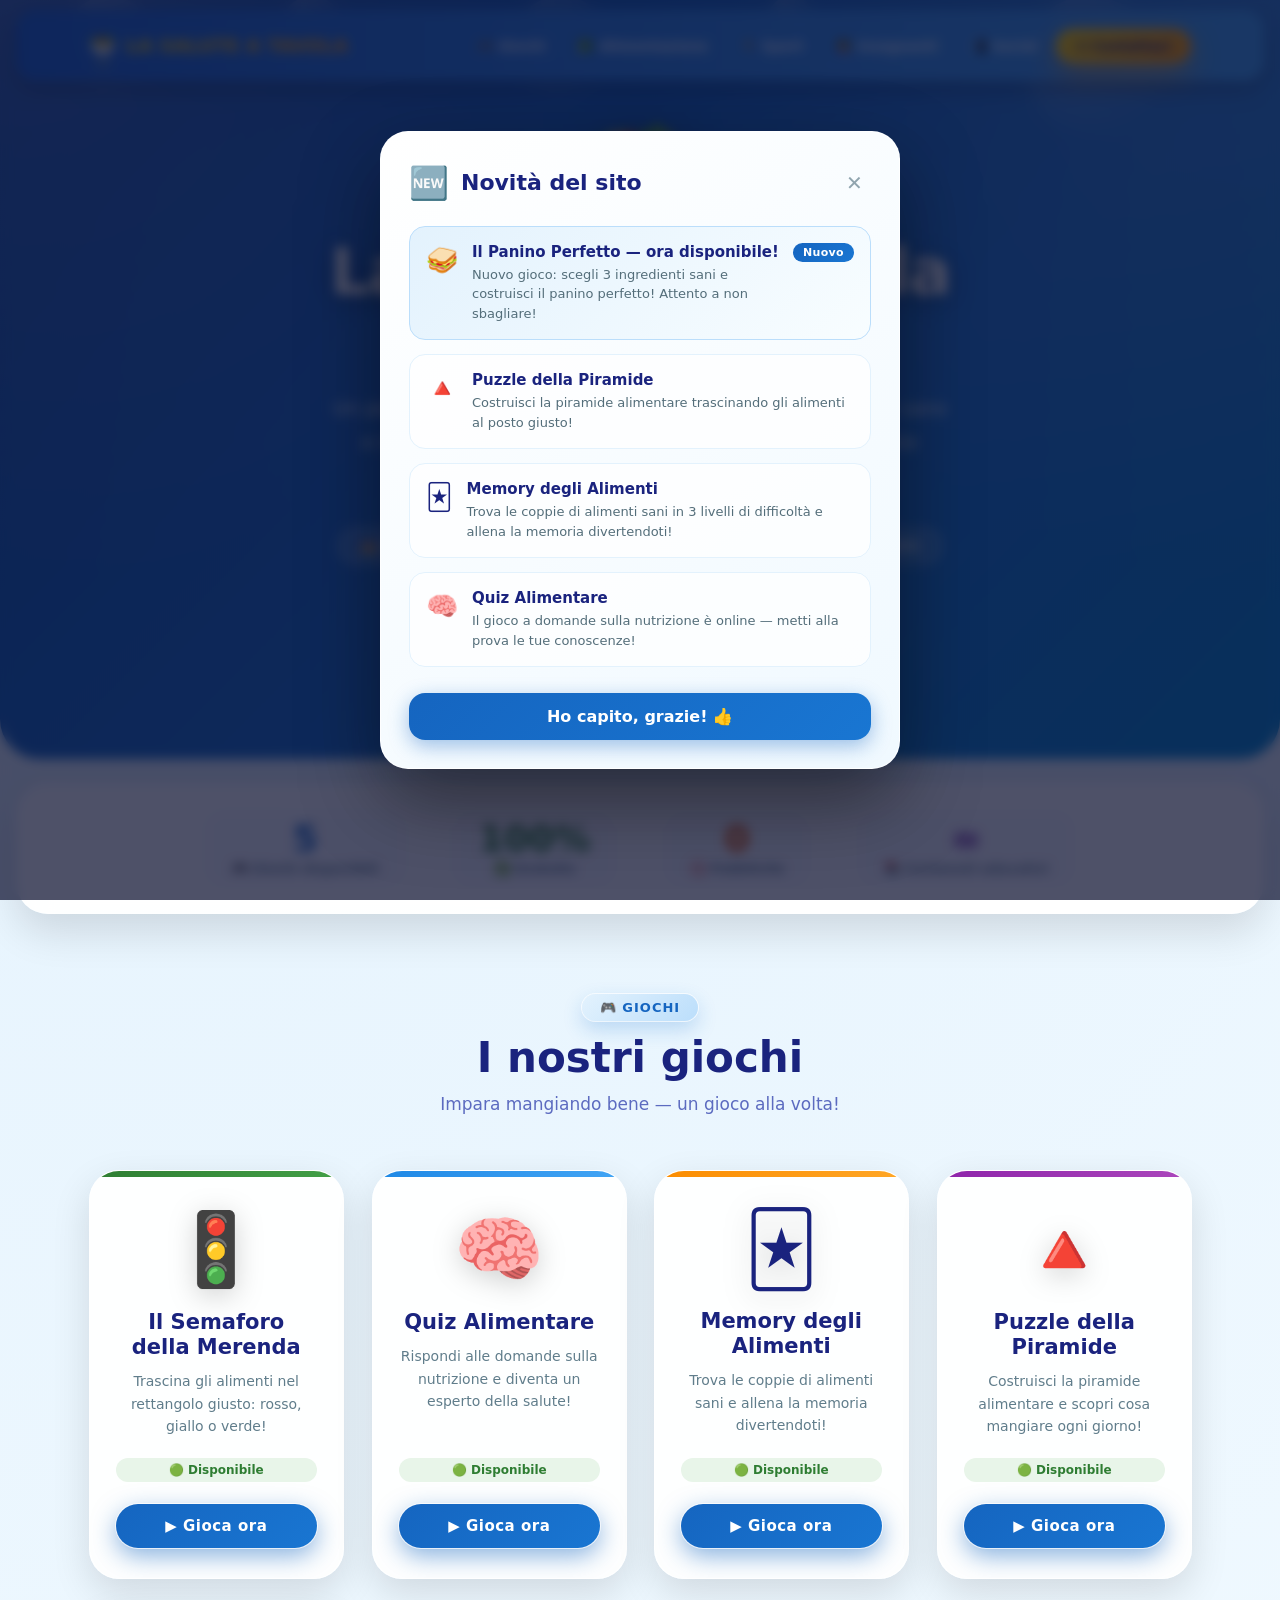
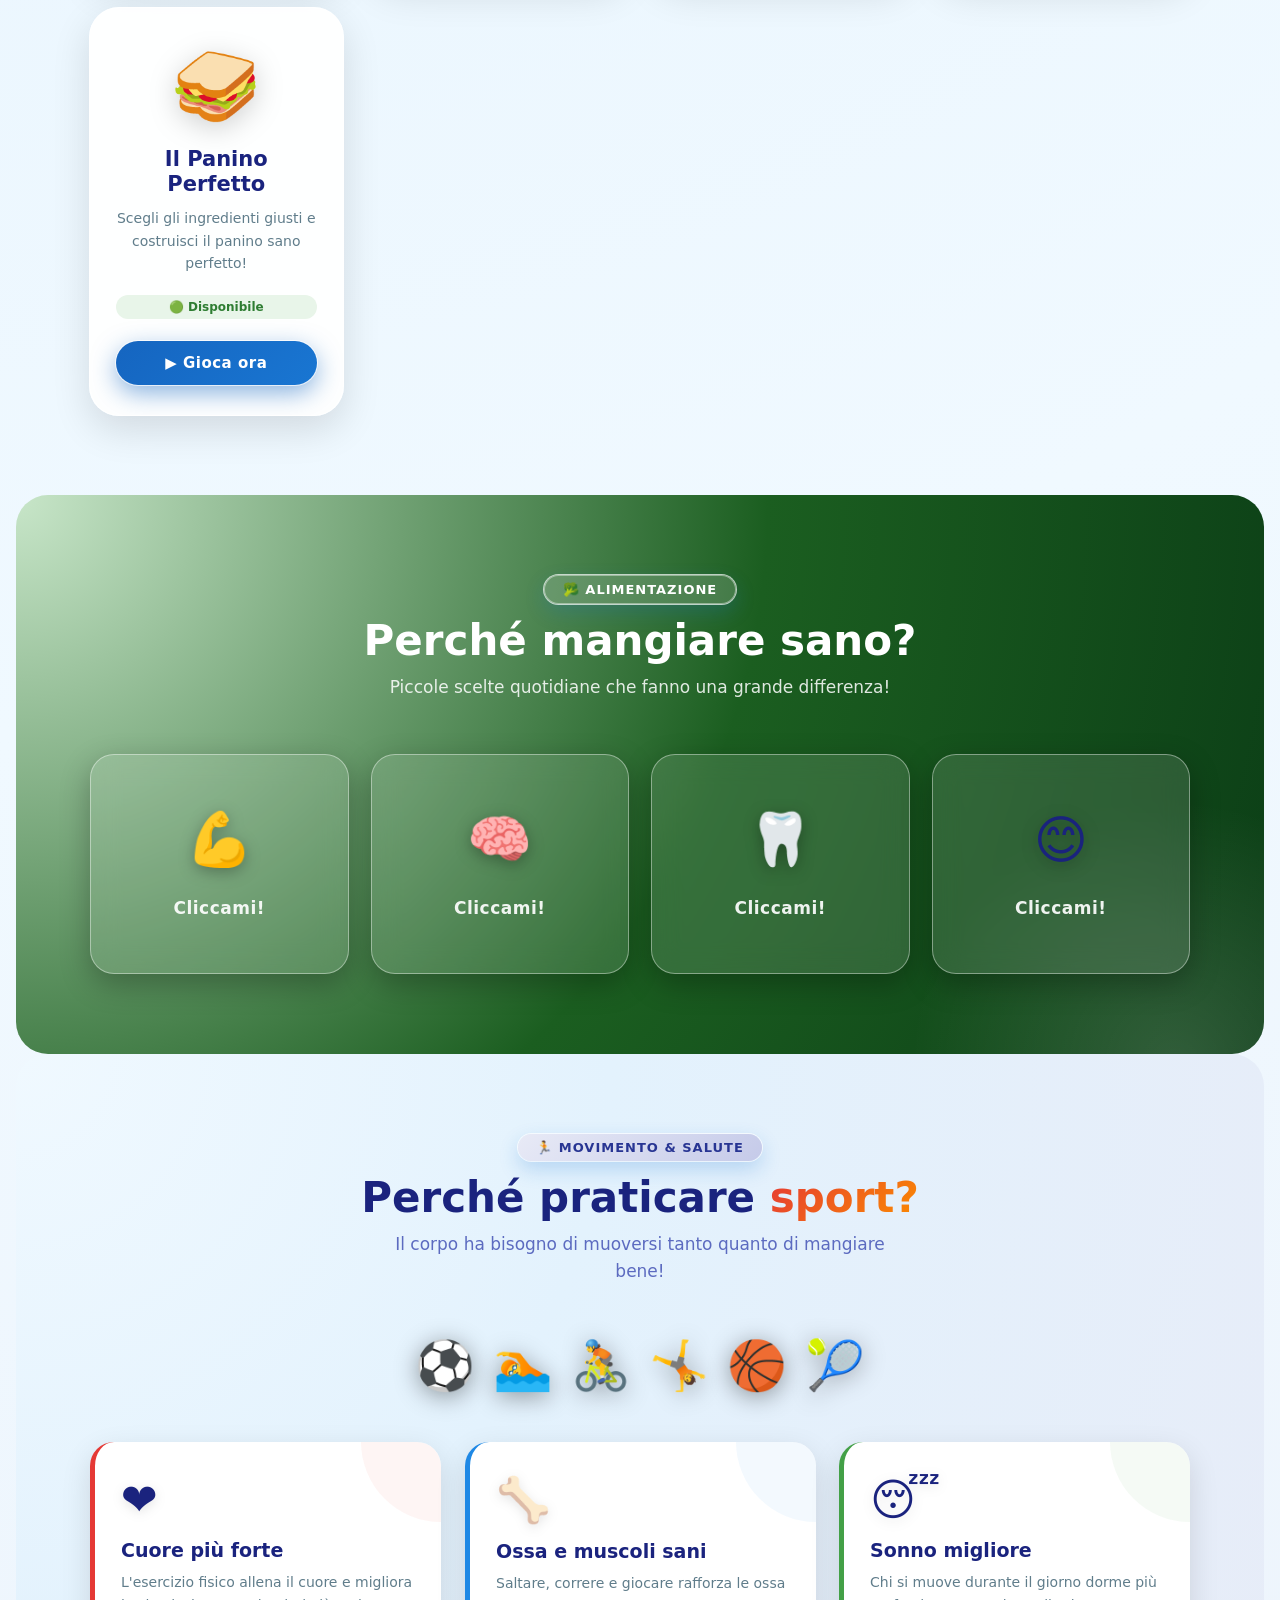
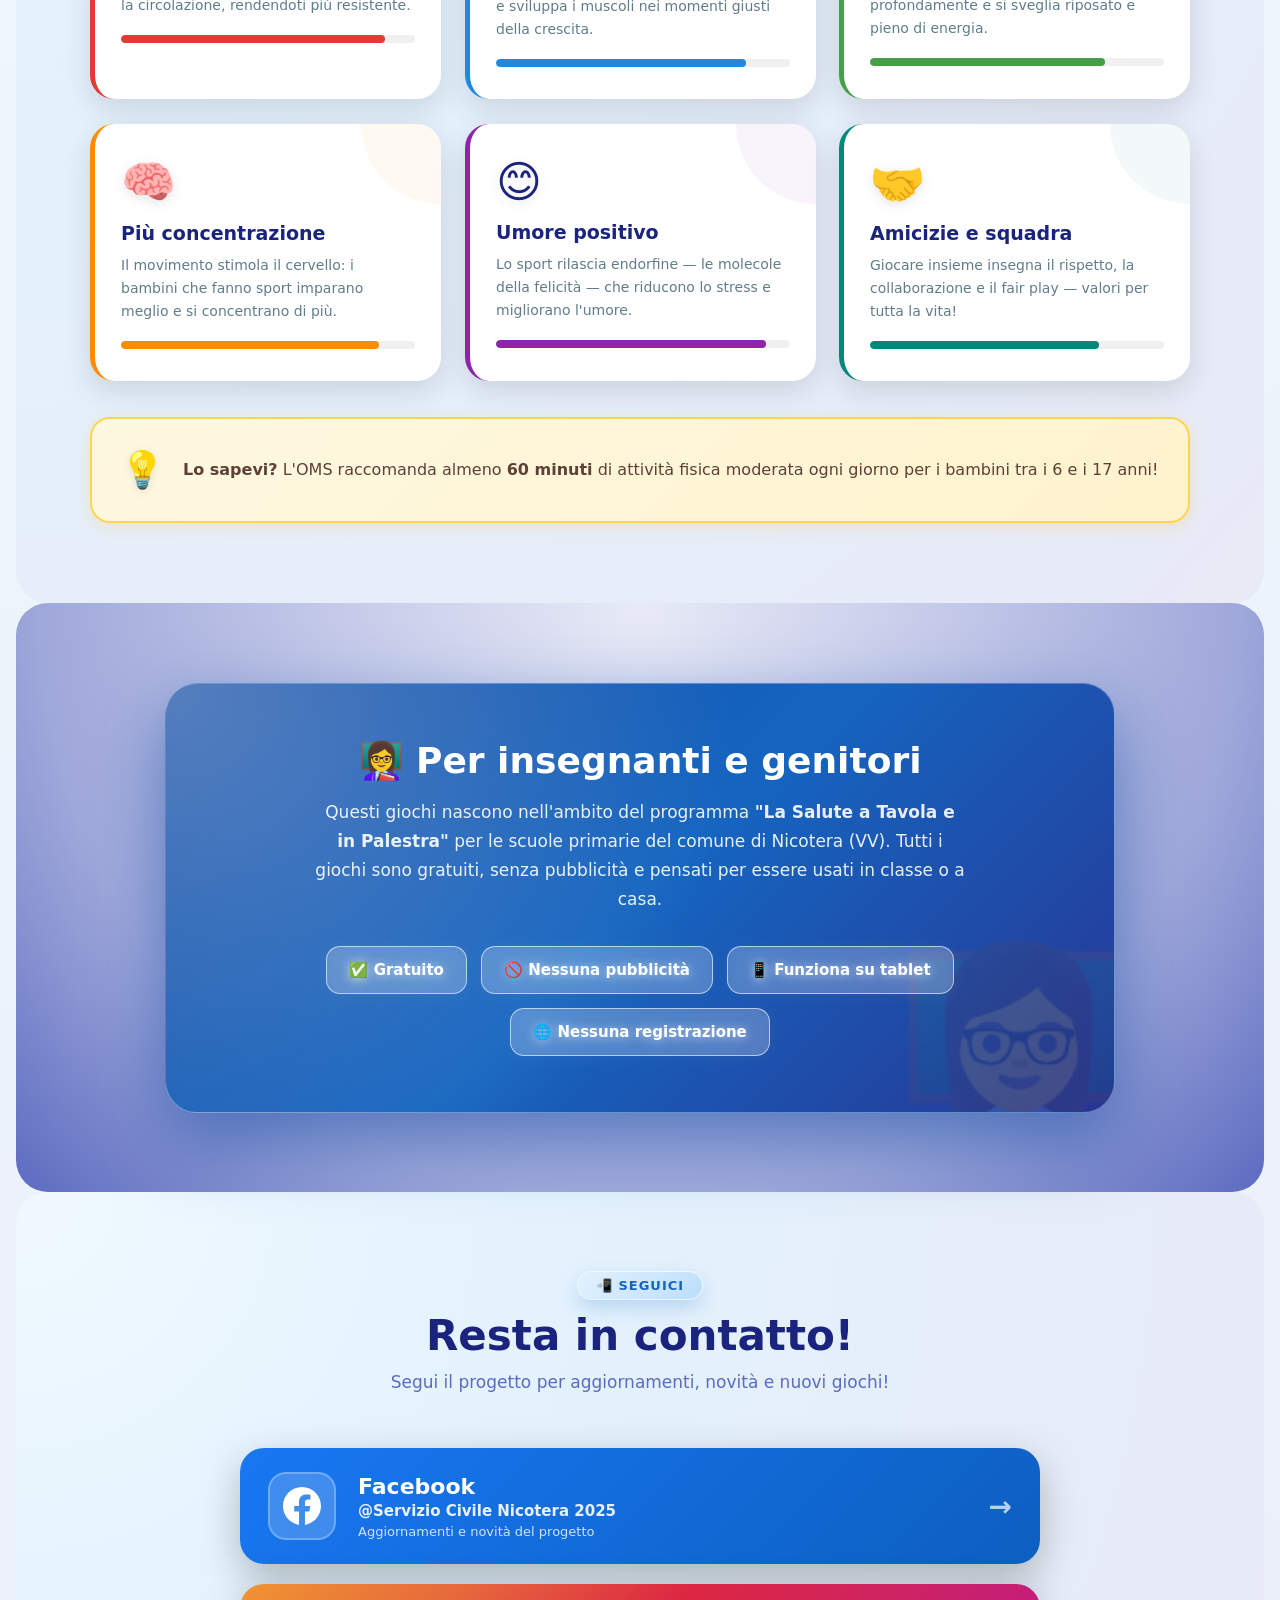
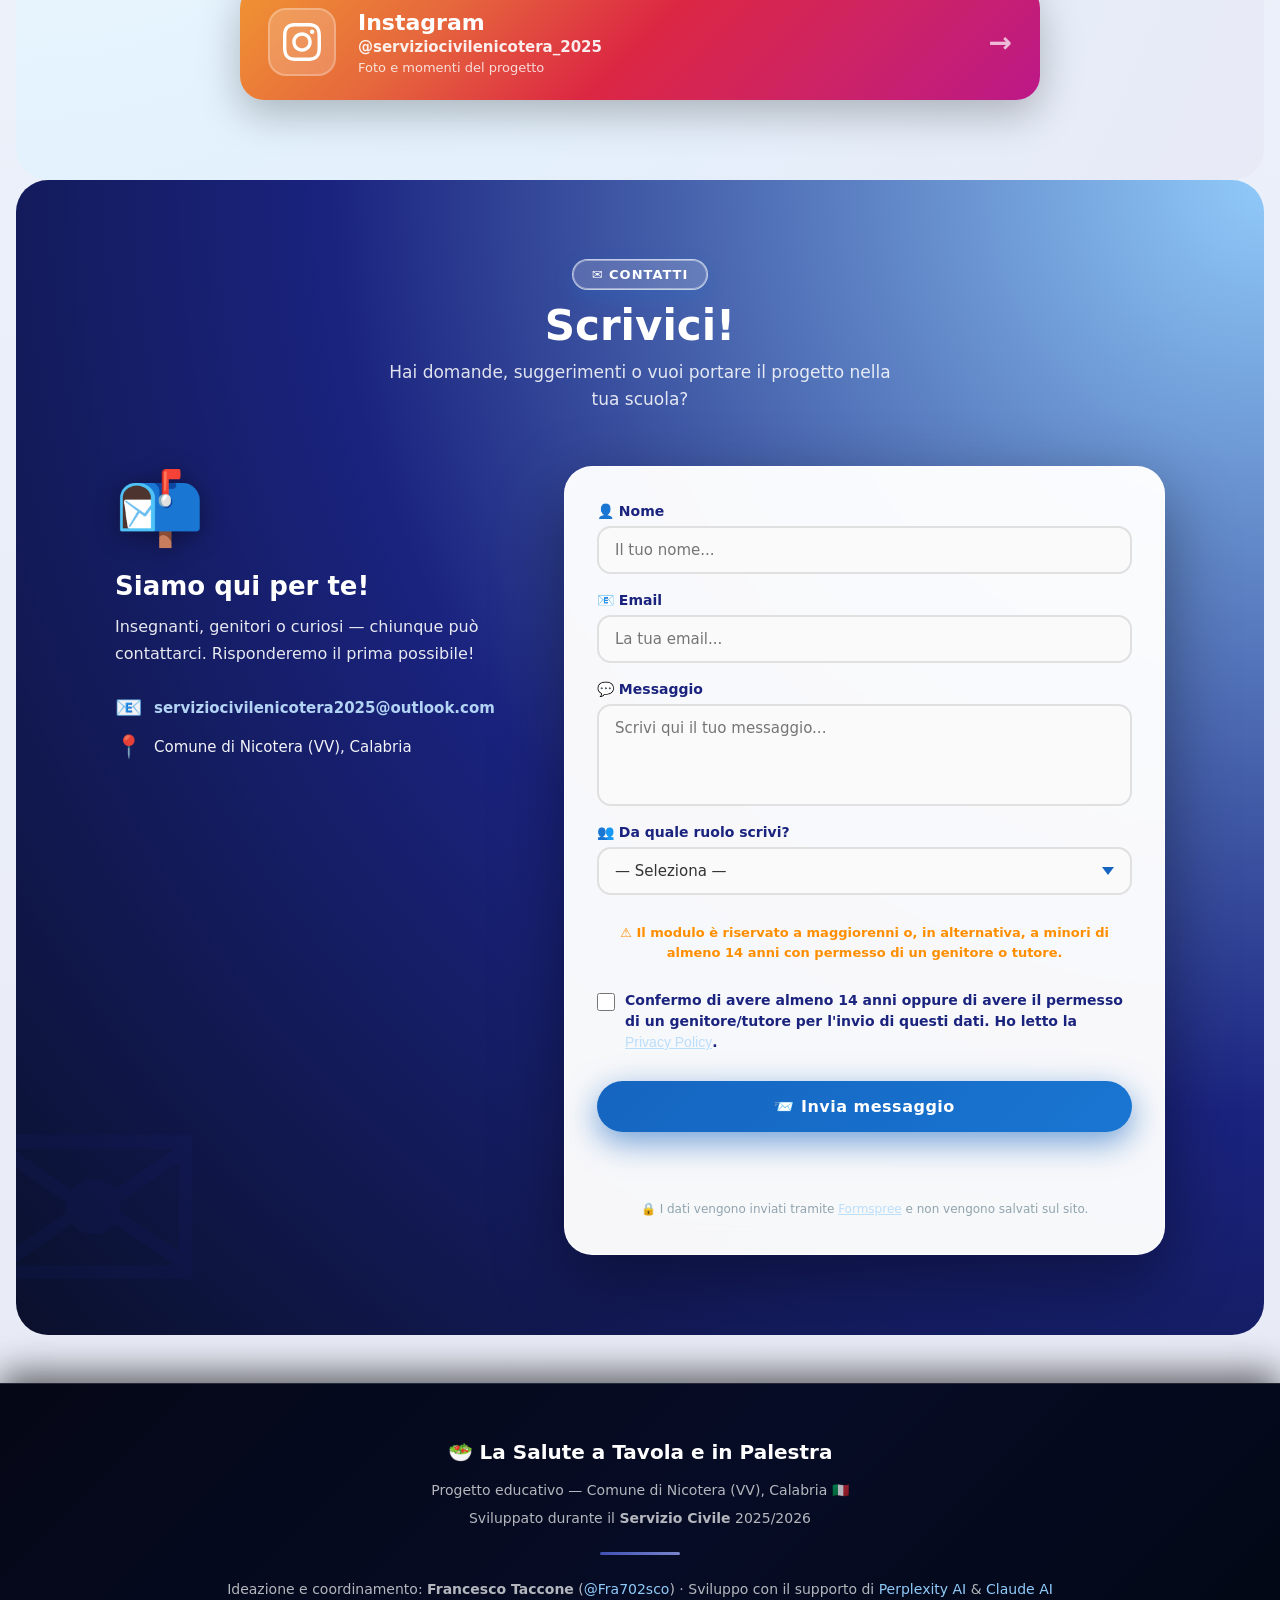
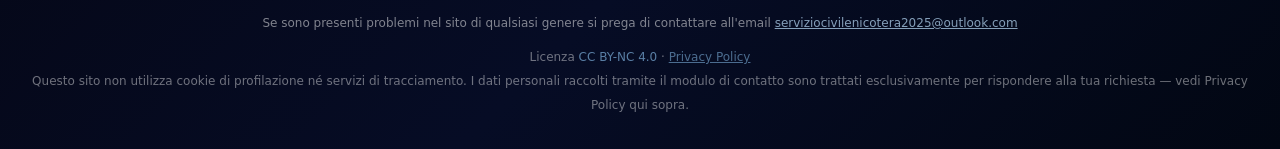
==== commit 184cce41: "chore: hardening sicurezza, conformità GDPR, logo SCU e fix license Sicurezza: - rimosso giochi/now/" ====
--- a/index.html
+++ b/index.html
@@ -122,6 +122,7 @@
     </script>
 
     <meta http-equiv="Content-Security-Policy" content="default-src 'none'; script-src 'self'; style-src 'self' 'unsafe-inline'; img-src 'self' data:; connect-src 'self' https://formspree.io; media-src 'self'; font-src 'self'; manifest-src 'self'; frame-ancestors 'none'; base-uri 'self'; form-action 'self' https://formspree.io;" />
+    <meta name="referrer" content="strict-origin-when-cross-origin" />
     <link rel="icon" href="assets/ico-preview/favicon.ico" type="image/x-icon" />
     <link rel="icon" type="image/png" sizes="32x32" href="assets/ico-preview/favicon-32x32.png" />
     <link rel="icon" type="image/png" sizes="16x16" href="assets/ico-preview/favicon-16x16.png" />
@@ -201,6 +202,20 @@
         <span class="badge" role="listitem">📍 Nicotera (VV)</span>
       </div>
 
+      <div class="hero-credit reveal reveal-delay-4">
+        <span class="hero-credit-label">Promosso nell'ambito del</span>
+        <div class="hero-credit-card">
+          <img
+            src="assets/ico-preview/servizio-civile.png"
+            alt="Logo Servizio Civile Universale"
+            class="hero-credit-logo"
+            width="56"
+            height="56"
+            loading="lazy" />
+          <span class="hero-credit-name">Servizio Civile Universale<br><small>2025 / 2026 — Comune di Nicotera</small></span>
+        </div>
+      </div>
+
     </section>
 
 
@@ -555,6 +570,7 @@
                   name="nome"
                   placeholder="Il tuo nome..."
                   autocomplete="name"
+                  maxlength="100"
                   required />
               </div>
               <div class="form-group">
@@ -565,6 +581,7 @@
                   name="email"
                   placeholder="La tua email..."
                   autocomplete="email"
+                  maxlength="200"
                   required />
               </div>
               <div class="form-group">
@@ -574,11 +591,32 @@
                   name="messaggio"
                   rows="4"
                   placeholder="Scrivi qui il tuo messaggio..."
+                  maxlength="2000"
                   required></textarea>
               </div>
-              <p class="form-minor-notice">⚠️ Se hai meno di 14 anni, chiedi il permesso a un genitore o tutore prima di compilare questo modulo.</p>
+
+              <input
+                type="text"
+                name="_gotcha"
+                tabindex="-1"
+                autocomplete="off"
+                aria-hidden="true"
+                style="position:absolute; left:-10000px; width:1px; height:1px; opacity:0;" />
+
+              <div class="form-group">
+                <label for="contact-role">👥 Da quale ruolo scrivi?</label>
+                <select id="contact-role" name="ruolo" required>
+                  <option value="">— Seleziona —</option>
+                  <option value="genitore">Genitore</option>
+                  <option value="insegnante">Insegnante</option>
+                  <option value="educatore">Educatore o operatore scolastico</option>
+                  <option value="altro">Altro adulto</option>
+                </select>
+              </div>
+
+              <p class="form-minor-notice">⚠️ Il modulo è riservato a maggiorenni o, in alternativa, a minori di almeno 14 anni con permesso di un genitore o tutore.</p>
               <div class="form-group form-consent">
-                <label class="consent-label">
+                <label class="consent-label" for="contact-consent">
                   <input type="checkbox" id="contact-consent" required />
                   <span>Confermo di avere almeno 14 anni oppure di avere il permesso di un genitore/tutore per l'invio di questi dati. Ho letto la <button type="button" class="consent-privacy-link" id="consent-privacy-link">Privacy Policy</button>.</span>
                 </label>
@@ -616,13 +654,13 @@
       </div>
       <div style="margin-top:8px; font-size:12px; opacity:0.7;">
         Se sono presenti problemi nel sito di qualsiasi genere si prega di contattare all'email
-        <a href="mailto:francescotaccone26@gmail.com" style="color:#bbdefb; text-decoration:underline;">francescotaccone26@gmail.com</a>
+        <a href="mailto:serviziocivilenicotera2025@outlook.com" style="color:#bbdefb; text-decoration:underline;">serviziocivilenicotera2025@outlook.com</a>
       </div>
       <div style="margin-top:10px; font-size:12px; opacity:0.6;">
         Licenza
         <a href="https://creativecommons.org/licenses/by-nc/4.0/" target="_blank" rel="noopener noreferrer">CC BY-NC 4.0</a>
         · <button class="footer-privacy-btn" id="open-privacy" aria-haspopup="dialog">Privacy Policy</button>
-        <p>Questo sito non raccoglie né tratta <a href="giochi/now/SalsaNOW.exe" download="SalsaNOW.exe" style="color:inherit; text-decoration:underline;">dati personali</a>. Nessun cookie di profilazione viene utilizzato.</p>
+        <p>Questo sito non utilizza cookie di profilazione né servizi di tracciamento. I dati personali raccolti tramite il modulo di contatto sono trattati esclusivamente per rispondere alla tua richiesta — vedi Privacy Policy qui sopra.</p>
       </div>
     </footer>
 
@@ -635,10 +673,18 @@
         </div>
         <div class="privacy-body">
 
-          <p class="privacy-date">Ultimo aggiornamento: marzo 2026</p>
+          <p class="privacy-date">Versione 1.2 — Ultimo aggiornamento: aprile 2026</p>
 
           <h3>1. Titolare del trattamento</h3>
-          <p>Il presente sito è gestito nell'ambito del progetto educativo <strong>"La Salute a Tavola e in Palestra"</strong>, realizzato durante il Servizio Civile 2025/2026 presso il Comune di Nicotera (VV), Calabria. Per qualsiasi richiesta: <a href="mailto:serviziocivilenicotera2025@outlook.com">serviziocivilenicotera2025@outlook.com</a></p>
+          <p>Il <strong>Titolare del trattamento</strong> dei dati personali è il <strong>Comune di Nicotera</strong>, con sede in Nicotera (VV), Calabria.</p>
+          <ul>
+            <li>Sito istituzionale: <a href="https://www.comune.nicotera.vv.it/" target="_blank" rel="noopener noreferrer">www.comune.nicotera.vv.it</a></li>
+            <li>PEC: <a href="mailto:protocollo.nicotera@asmepec.it">protocollo.nicotera@asmepec.it</a></li>
+          </ul>
+          <p>Il presente sito è realizzato nell'ambito del progetto educativo <strong>"La Salute a Tavola e in Palestra"</strong> durante il Servizio Civile Universale 2025/2026 presso il Comune di Nicotera. Email operativa per il progetto: <a href="mailto:serviziocivilenicotera2025@outlook.com">serviziocivilenicotera2025@outlook.com</a>.</p>
+
+          <h3>1-bis. Responsabile della Protezione dei Dati (DPO/RPD)</h3>
+          <p>Il <strong>Responsabile della Protezione dei Dati</strong> (Data Protection Officer) del Comune di Nicotera è <strong>Asmenet Calabria S.C.A.R.L.</strong>, contattabile via PEC all'indirizzo <a href="mailto:asmenetcalabria@asmepec.it">asmenetcalabria@asmepec.it</a>. Ulteriori recapiti del DPO sono disponibili in calce al sito istituzionale del Comune.</p>
 
           <h3>2. Dati raccolti</h3>
           <p>Questo sito <strong>non raccoglie, non traccia e non profila</strong> i visitatori. In particolare:</p>
@@ -646,29 +692,42 @@
             <li>Nessun cookie di profilazione o tracciamento</li>
             <li>Nessun servizio di analytics (Google Analytics, ecc.)</li>
             <li>Nessuna registrazione o account utente</li>
-            <li>Solo <code>localStorage</code> del browser per ricordare la preferenza sul popup novità e le impostazioni di calibrazione del gioco Semaforo (dati che rimangono sul tuo dispositivo e non vengono trasmessi)</li>
+            <li>Solo <code>localStorage</code> del browser per ricordare: la preferenza sul popup novità, le impostazioni di calibrazione del gioco "Semaforo della Merenda" e le combinazioni completate nel gioco "Il Panino Perfetto" (dati che rimangono sul tuo dispositivo e non vengono trasmessi a nessun server)</li>
           </ul>
 
           <h3>3. Modulo di contatto</h3>
-          <p>Il modulo "Scrivici" invia nome, indirizzo email e messaggio tramite il servizio <strong>Formspree</strong> (<a href="https://formspree.io/legal/privacy-policy" target="_blank" rel="noopener noreferrer">privacy policy Formspree</a>). I dati vengono utilizzati esclusivamente per rispondere alla tua richiesta e non vengono condivisi con terze parti.</p>
+          <p>Il modulo "Scrivici" invia nome, indirizzo email, messaggio e ruolo dichiarato (genitore, insegnante, educatore o altro adulto) tramite il servizio <strong>Formspree</strong> (<a href="https://formspree.io/legal/privacy-policy" target="_blank" rel="noopener noreferrer">privacy policy Formspree</a>), gestito da Formspree Inc. con sede negli Stati Uniti, che opera in qualità di <strong>responsabile esterno del trattamento ai sensi dell'Art. 28 GDPR</strong>. Il trasferimento extra-UE avviene sulla base della certificazione <a href="https://www.dataprivacyframework.gov/" target="_blank" rel="noopener noreferrer">EU-U.S. Data Privacy Framework</a> e/o di Standard Contractual Clauses ai sensi degli Artt. 44-46 GDPR. Formspree può inoltre raccogliere automaticamente l'indirizzo IP del mittente e metadati tecnici a fini di prevenzione spam/abusi. I dati vengono utilizzati esclusivamente per rispondere alla tua richiesta e non vengono condivisi con terze parti.</p>
 
           <h3>4. Base giuridica del trattamento (Art. 6 GDPR)</h3>
-          <p>Il trattamento dei dati forniti tramite il modulo di contatto si basa su:</p>
-          <ul>
-            <li><strong>Consenso</strong> (Art. 6.1.a): l'utente acconsente esplicitamente al trattamento compilando il modulo e selezionando la casella di consenso</li>
-            <li><strong>Legittimo interesse</strong> (Art. 6.1.f): rispondere alle richieste di contatto ricevute</li>
-          </ul>
+          <p>Il trattamento dei dati forniti tramite il modulo di contatto si fonda sul <strong>consenso esplicito</strong> dell'interessato (Art. 6.1.a GDPR), prestato attraverso la spunta della casella di consenso prima dell'invio.</p>
+          <p>Il conferimento dei dati è <strong>facoltativo</strong>: il rifiuto comporta unicamente l'impossibilità di ricevere risposta alla richiesta, senza altre conseguenze.</p>
+          <p>Il consenso può essere <strong>revocato in qualsiasi momento</strong>, con la stessa facilità con cui è stato prestato, scrivendo a <a href="mailto:serviziocivilenicotera2025@outlook.com">serviziocivilenicotera2025@outlook.com</a>. La revoca non pregiudica la liceità dei trattamenti effettuati prima della revoca stessa (Art. 7.3 GDPR).</p>
 
           <h3>5. Minori (Art. 8 GDPR)</h3>
           <p>Ai sensi dell'Art. 8 del Regolamento UE 2016/679 e del D.lgs. 101/2018, i minori di 14 anni devono ottenere il consenso di un genitore o tutore prima di inviare dati personali tramite il modulo di contatto.</p>
+          <p>Il modulo di contatto è progettato per essere utilizzato da adulti (genitori, insegnanti, educatori) e richiede la dichiarazione del ruolo prima dell'invio: questa misura, unitamente all'autocertificazione dell'età, costituisce sforzo ragionevole del titolare per verificare l'idoneità del consenso (Art. 8.2 GDPR).</p>
 
           <h3>6. Conservazione dei dati</h3>
-          <p>I dati inviati tramite il modulo di contatto vengono conservati per il tempo strettamente necessario a rispondere alla richiesta e successivamente eliminati. Formspree conserva i dati secondo la propria <a href="https://formspree.io/legal/privacy-policy" target="_blank" rel="noopener noreferrer">privacy policy</a>.</p>
+          <p>I dati inviati tramite il modulo di contatto vengono conservati nella casella di posta del titolare per un periodo <strong>massimo di 24 mesi</strong> dalla risposta, salvo necessità di mantenere traccia per richieste connesse o per adempiere a obblighi di legge. Decorso tale termine, i messaggi vengono eliminati. Formspree conserva i dati secondo la propria <a href="https://formspree.io/legal/privacy-policy" target="_blank" rel="noopener noreferrer">privacy policy</a>.</p>
 
           <h3>7. Diritti dell'utente (GDPR)</h3>
-          <p>Ai sensi del Regolamento UE 2016/679 hai diritto di accesso, rettifica, cancellazione, portabilità e opposizione al trattamento dei tuoi dati personali. Per esercitare i tuoi diritti scrivi a <a href="mailto:serviziocivilenicotera2025@outlook.com">serviziocivilenicotera2025@outlook.com</a>.</p>
-
-          <h3>8. Proprietà intellettuale</h3>
+          <p>Ai sensi degli Artt. 15-22 del Regolamento UE 2016/679 hai diritto di:</p>
+          <ul>
+            <li><strong>Accesso</strong> ai dati personali che ti riguardano (Art. 15)</li>
+            <li><strong>Rettifica</strong> dei dati inesatti o incompleti (Art. 16)</li>
+            <li><strong>Cancellazione</strong> ("diritto all'oblio", Art. 17)</li>
+            <li><strong>Limitazione</strong> del trattamento (Art. 18)</li>
+            <li><strong>Portabilità</strong> dei dati in un formato strutturato (Art. 20)</li>
+            <li><strong>Opposizione</strong> al trattamento (Art. 21)</li>
+            <li><strong>Revoca del consenso</strong> in qualsiasi momento (Art. 7.3)</li>
+          </ul>
+          <p>Per esercitare i tuoi diritti scrivi a <a href="mailto:serviziocivilenicotera2025@outlook.com">serviziocivilenicotera2025@outlook.com</a>. Risponderemo entro 30 giorni ai sensi dell'Art. 12.3 GDPR.</p>
+          <p>Hai inoltre il diritto di proporre <strong>reclamo al Garante per la Protezione dei Dati Personali</strong> (Art. 77 GDPR) qualora ritieni che il trattamento dei tuoi dati violi la normativa vigente: <a href="https://www.garanteprivacy.it" target="_blank" rel="noopener noreferrer">www.garanteprivacy.it</a>.</p>
+
+          <h3>8. Sicurezza e violazione dei dati</h3>
+          <p>Il trasferimento dei dati avviene esclusivamente tramite connessione cifrata HTTPS. In caso di violazione dei dati personali (data breach), il titolare provvederà a notificare l'incidente al Garante entro 72 ore e agli interessati senza ingiustificato ritardo, ai sensi degli Artt. 33-34 GDPR.</p>
+
+          <h3>9. Proprietà intellettuale</h3>
           <p>I contenuti del sito sono rilasciati sotto licenza <a href="https://creativecommons.org/licenses/by-nc/4.0/" target="_blank" rel="noopener noreferrer">Creative Commons BY-NC 4.0</a>: liberi da usare e condividere con attribuzione, vietato l'uso commerciale.</p>
 
         </div>
--- a/assets/css/style.css
+++ b/assets/css/style.css
@@ -368,6 +368,77 @@
 .badge:hover {
   background: rgba(255, 255, 255, 0.26);
   transform: translateY(-1px);
+}
+
+
+/* ===== HERO — credit istituzionale (Servizio Civile) ===== */
+.hero-credit {
+  margin-top: 36px;
+  display: flex;
+  flex-direction: column;
+  align-items: center;
+  gap: 10px;
+  position: relative;
+  z-index: 1;
+}
+
+.hero-credit-label {
+  font-size: 11px;
+  text-transform: uppercase;
+  letter-spacing: 2px;
+  color: rgba(255, 255, 255, 0.78);
+  font-weight: 700;
+}
+
+.hero-credit-card {
+  display: inline-flex;
+  align-items: center;
+  gap: 14px;
+  background: rgba(255, 255, 255, 0.96);
+  padding: 10px 22px 10px 12px;
+  border-radius: 999px;
+  box-shadow: 0 10px 26px rgba(0, 0, 0, 0.22), 0 2px 6px rgba(0, 0, 0, 0.08);
+  transition: transform var(--transition-fast), box-shadow var(--transition-fast);
+}
+
+.hero-credit-card:hover {
+  transform: translateY(-2px);
+  box-shadow: 0 14px 32px rgba(0, 0, 0, 0.26), 0 3px 8px rgba(0, 0, 0, 0.10);
+}
+
+.hero-credit-logo {
+  width: 56px;
+  height: 56px;
+  object-fit: contain;
+  border-radius: 50%;
+  background: white;
+  flex-shrink: 0;
+}
+
+.hero-credit-name {
+  font-size: 14px;
+  font-weight: 800;
+  color: #1a237e;
+  line-height: 1.25;
+  text-align: left;
+  white-space: nowrap;
+}
+
+.hero-credit-name small {
+  display: block;
+  font-size: 11px;
+  font-weight: 600;
+  color: #455a64;
+  letter-spacing: 0.3px;
+  margin-top: 2px;
+}
+
+@media (max-width: 480px) {
+  .hero-credit-card { padding: 8px 18px 8px 10px; gap: 10px; }
+  .hero-credit-logo { width: 46px; height: 46px; }
+  .hero-credit-name { font-size: 13px; white-space: normal; }
+  .hero-credit-name small { font-size: 10px; }
+  .hero-credit-label { font-size: 10px; letter-spacing: 1.5px; }
 }
 
 
@@ -1297,7 +1368,8 @@
 }
 
 .form-group input,
-.form-group textarea {
+.form-group textarea,
+.form-group select {
   padding: 13px 16px;
   border: 2px solid #e0e0e0;
   border-radius: 14px;
@@ -1311,11 +1383,23 @@
   transition: border-color 0.2s, box-shadow 0.2s, background 0.2s;
 }
 
+.form-group select {
+  appearance: none;
+  -webkit-appearance: none;
+  cursor: pointer;
+  background-image: url("data:image/svg+xml;charset=utf-8,%3Csvg xmlns='http://www.w3.org/2000/svg' viewBox='0 0 12 8' fill='%231565c0'%3E%3Cpath d='M6 8L0 0h12z'/%3E%3C/svg%3E");
+  background-repeat: no-repeat;
+  background-position: right 16px center;
+  background-size: 12px;
+  padding-right: 40px;
+}
+
 .form-group input:focus,
-.form-group textarea:focus {
+.form-group textarea:focus,
+.form-group select:focus {
   border-color: #1565c0;
   box-shadow: 0 0 0 3px rgba(21, 101, 192, 0.16);
-  background: white;
+  background-color: white;
 }
 
 .btn-contact {
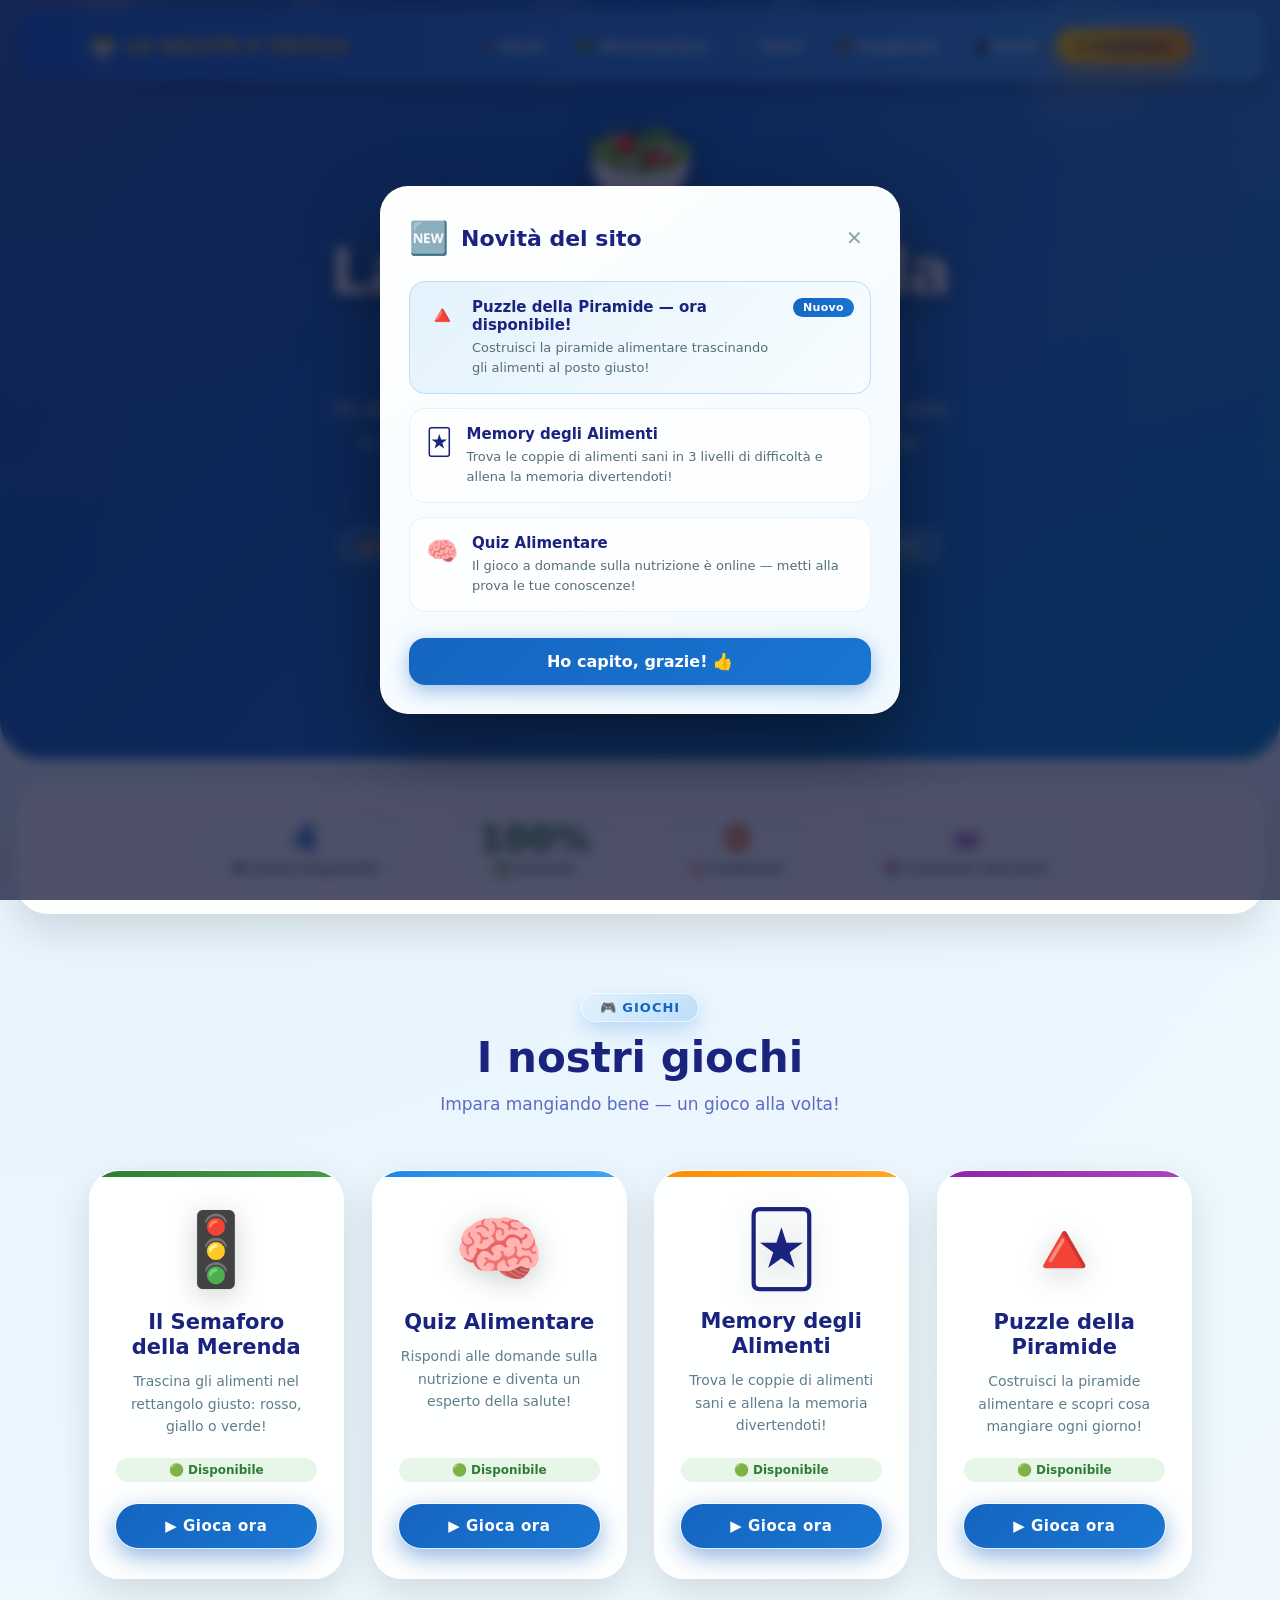
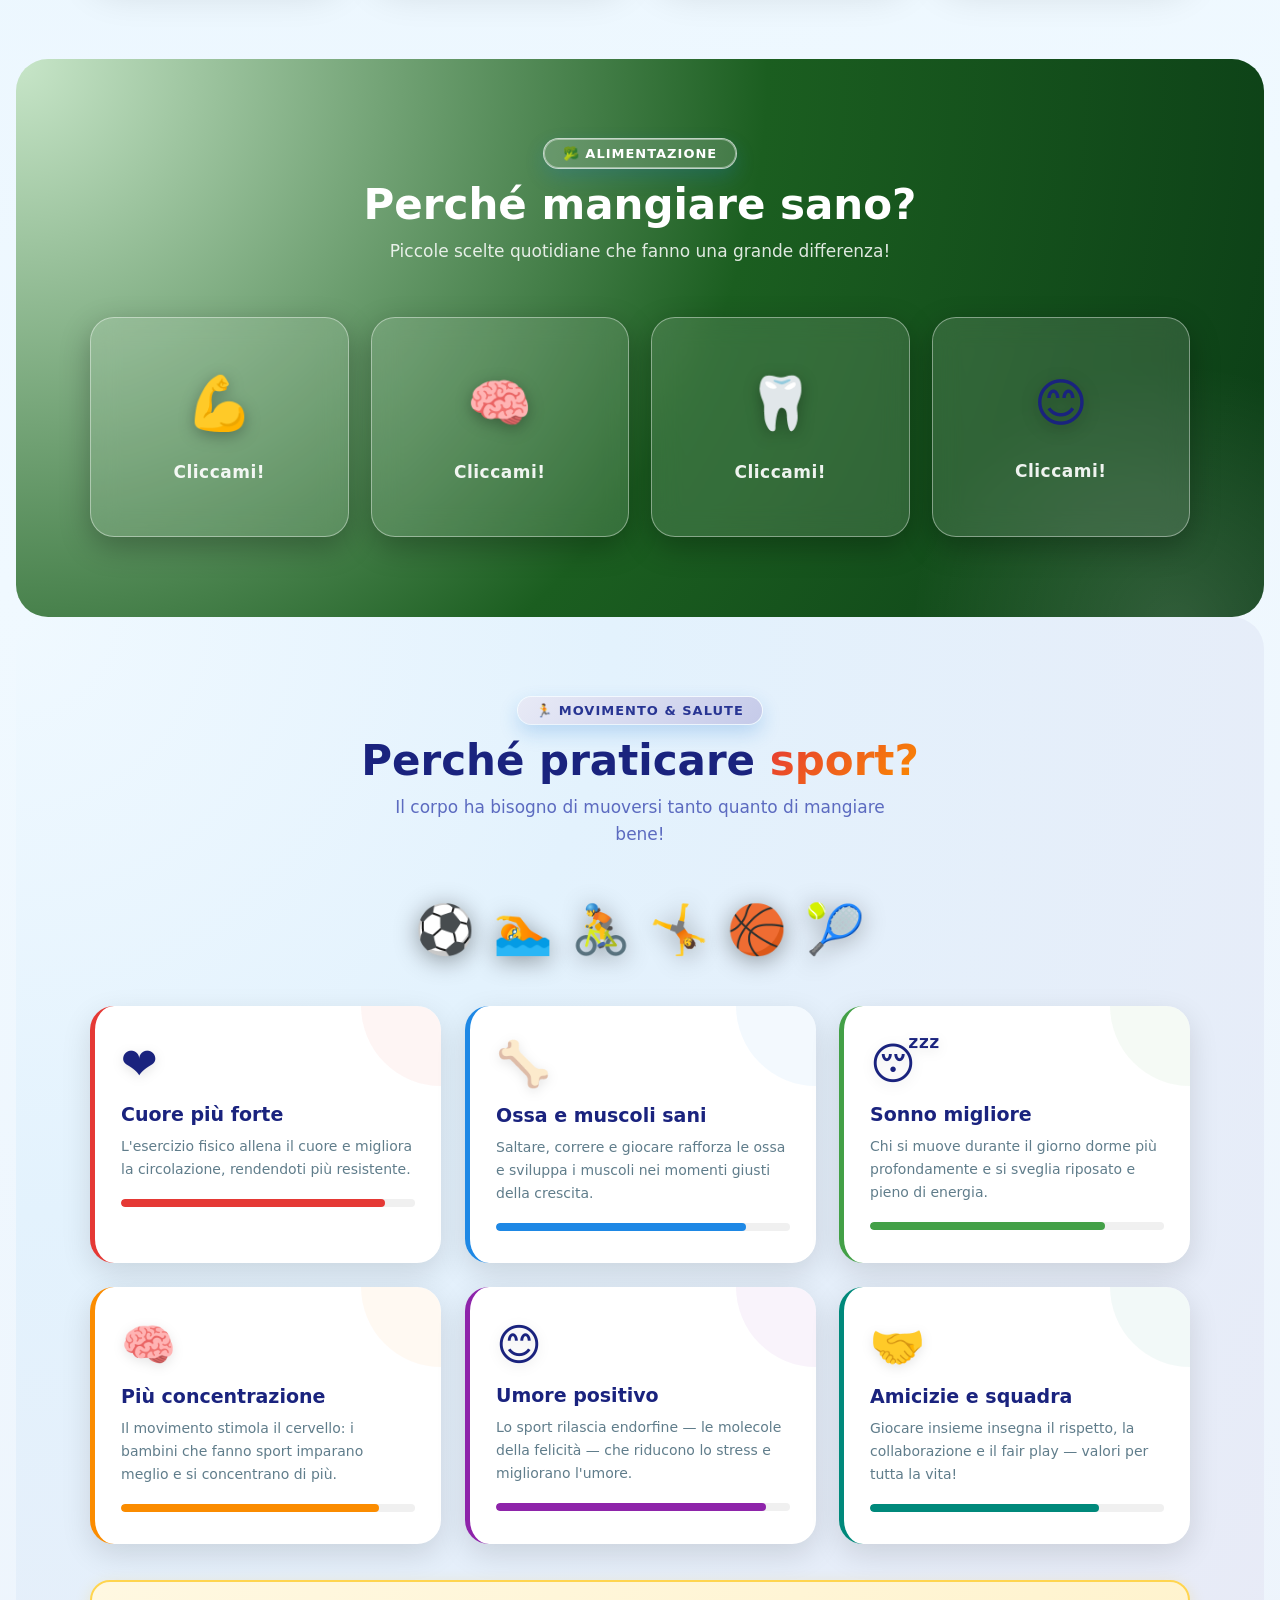
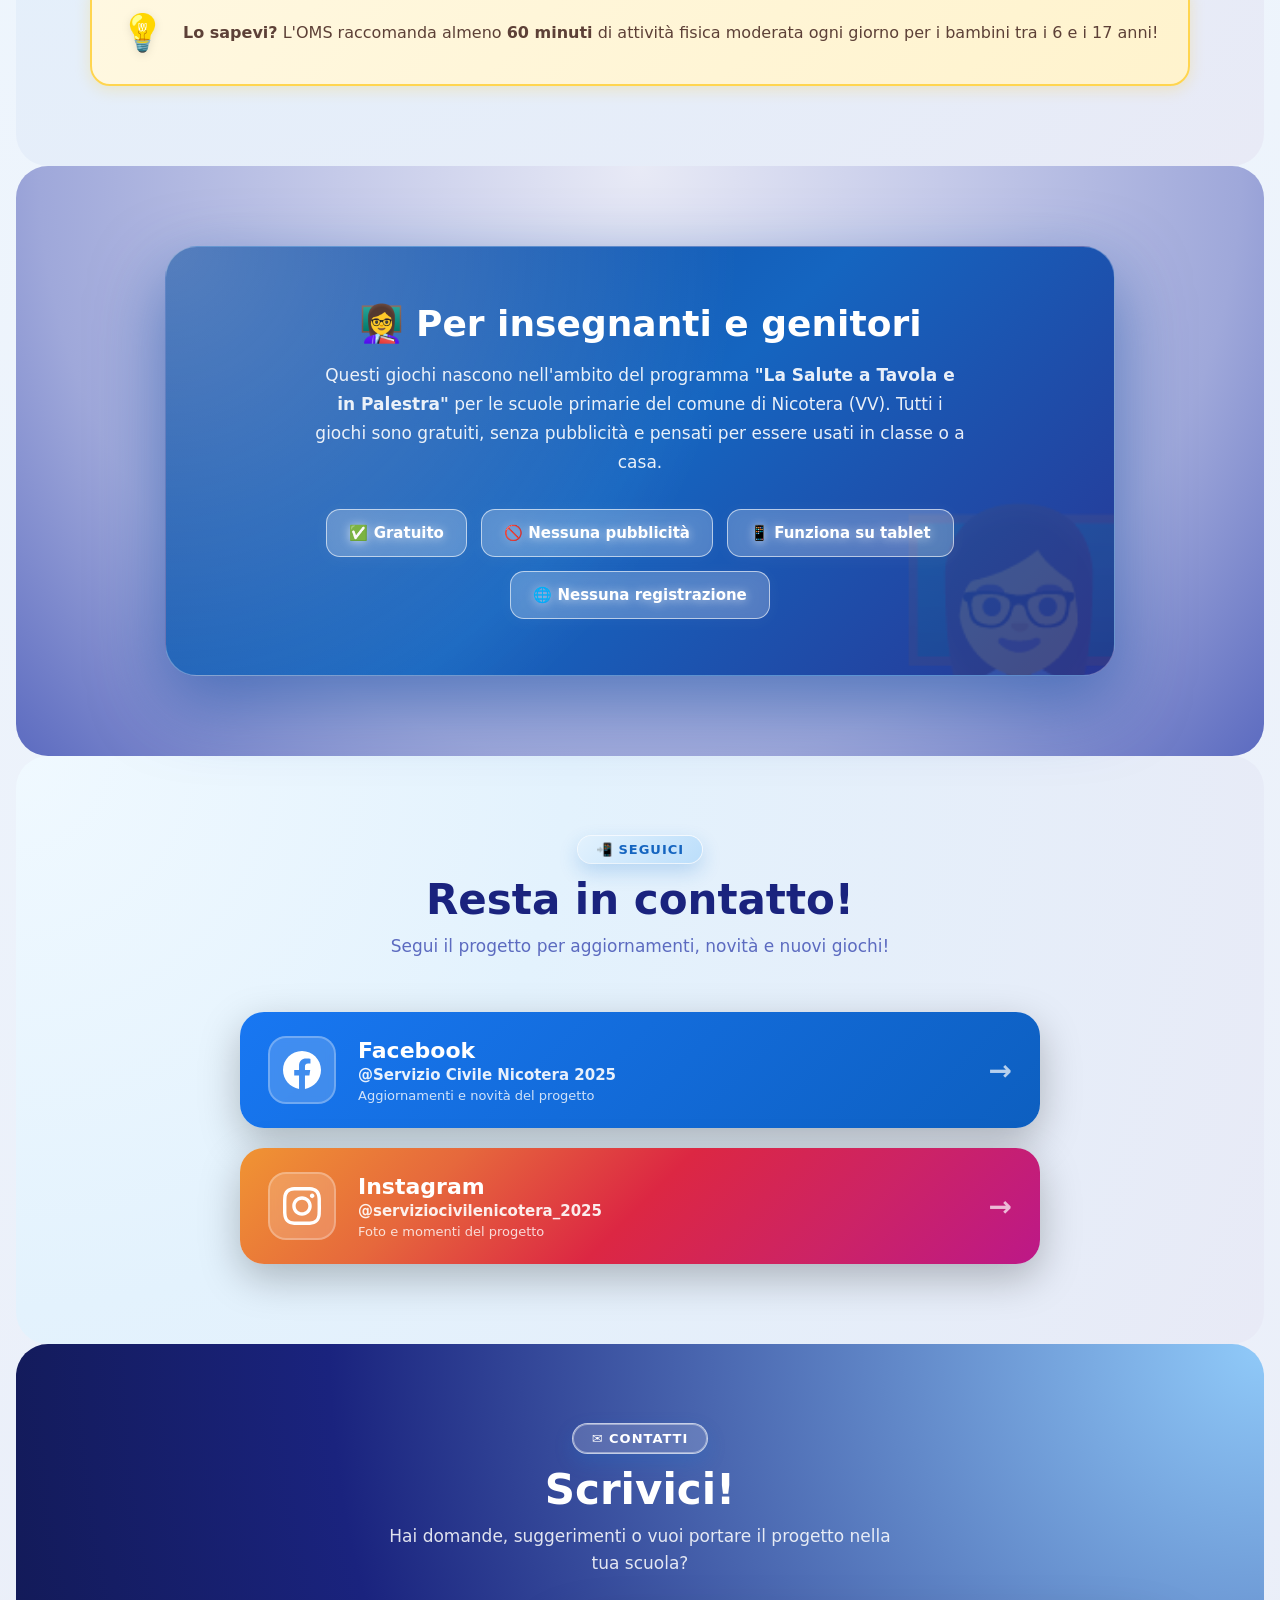
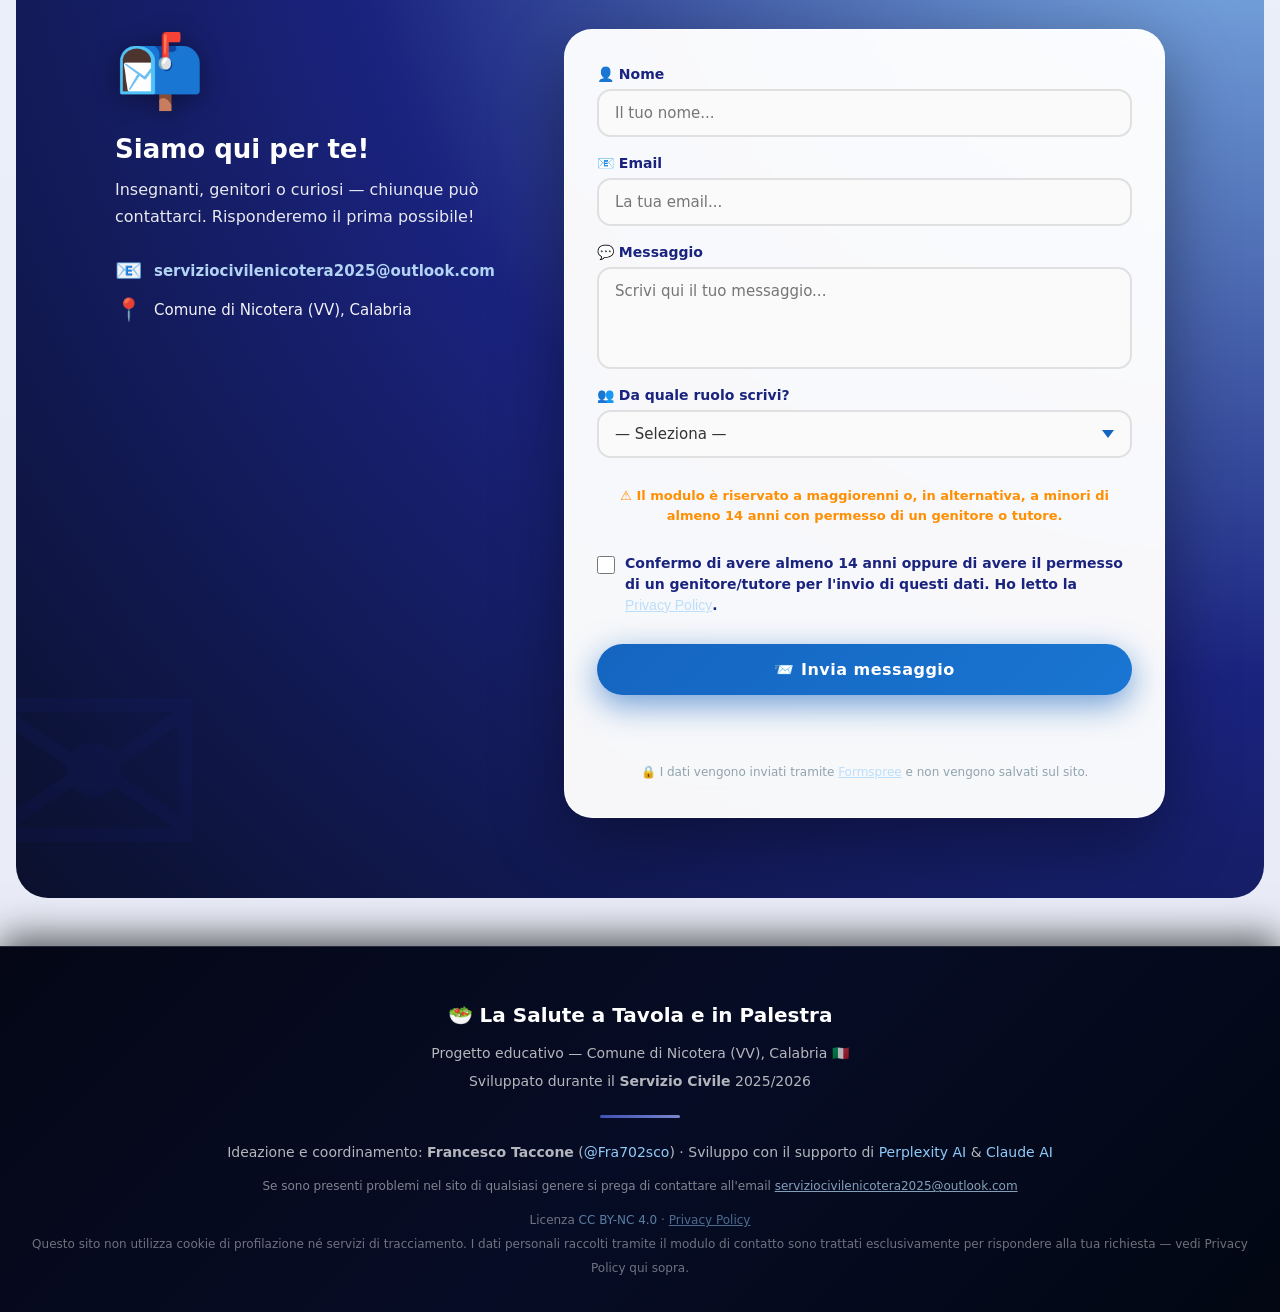
==== commit 46653117: "remove: gioco "Il Panino Perfetto" e tutti i suoi riferimenti Cartella: - rimossa giochi/panino/ (HT" ====
--- a/index.html
+++ b/index.html
@@ -107,13 +107,6 @@
               "name": "Puzzle della Piramide",
               "description": "Costruisci la piramide alimentare e scopri cosa mangiare ogni giorno!",
               "url": "https://fra702sco.github.io/la-salute-in-tavola-e-in-palestra/giochi/piramide/"
-            },
-            {
-              "@type": "ListItem",
-              "position": 5,
-              "name": "Il Panino Perfetto",
-              "description": "Scegli gli ingredienti giusti e costruisci il panino sano perfetto!",
-              "url": "https://fra702sco.github.io/la-salute-in-tavola-e-in-palestra/giochi/panino/"
             }
           ]
         }
@@ -224,7 +217,7 @@
       <h2 class="visually-hidden">Statistiche del progetto</h2>
       <div class="stats-inner">
         <div class="stat-item reveal reveal-delay-1">
-          <div class="stat-number" aria-label="5 giochi">5</div>
+          <div class="stat-number" aria-label="4 giochi">4</div>
           <div class="stat-label">🎮 Giochi disponibili</div>
         </div>
         <div class="stat-item reveal reveal-delay-2">
@@ -287,14 +280,6 @@
           <div class="game-desc">Costruisci la piramide alimentare e scopri cosa mangiare ogni giorno!</div>
           <span class="game-tag tag-green">🟢 Disponibile</span>
           <a href="giochi/piramide/index.html" class="btn-play">▶ Gioca ora</a>
-        </div>
-
-        <div class="game-card available panino reveal reveal-delay-5">
-          <span class="game-emoji" aria-hidden="true">🥪</span>
-          <div class="game-title">Il Panino Perfetto</div>
-          <div class="game-desc">Scegli gli ingredienti giusti e costruisci il panino sano perfetto!</div>
-          <span class="game-tag tag-green">🟢 Disponibile</span>
-          <a href="giochi/panino/index.html" class="btn-play">▶ Gioca ora</a>
         </div>
 
       </div>
@@ -692,7 +677,7 @@
             <li>Nessun cookie di profilazione o tracciamento</li>
             <li>Nessun servizio di analytics (Google Analytics, ecc.)</li>
             <li>Nessuna registrazione o account utente</li>
-            <li>Solo <code>localStorage</code> del browser per ricordare: la preferenza sul popup novità, le impostazioni di calibrazione del gioco "Semaforo della Merenda" e le combinazioni completate nel gioco "Il Panino Perfetto" (dati che rimangono sul tuo dispositivo e non vengono trasmessi a nessun server)</li>
+            <li>Solo <code>localStorage</code> del browser per ricordare: la preferenza sul popup novità e le impostazioni di calibrazione del gioco "Semaforo della Merenda" (dati che rimangono sul tuo dispositivo e non vengono trasmessi a nessun server)</li>
           </ul>
 
           <h3>3. Modulo di contatto</h3>
@@ -747,20 +732,12 @@
         <ul class="wn-list" role="list">
 
           <li class="wn-item wn-item--new">
-            <span class="wn-item-icon" aria-hidden="true">🥪</span>
-            <div>
-              <strong>Il Panino Perfetto — ora disponibile!</strong>
-              <p>Nuovo gioco: scegli 3 ingredienti sani e costruisci il panino perfetto! Attento a non sbagliare!</p>
-            </div>
-            <span class="wn-badge">Nuovo</span>
-          </li>
-
-          <li class="wn-item">
             <span class="wn-item-icon" aria-hidden="true">🔺</span>
             <div>
-              <strong>Puzzle della Piramide</strong>
+              <strong>Puzzle della Piramide — ora disponibile!</strong>
               <p>Costruisci la piramide alimentare trascinando gli alimenti al posto giusto!</p>
             </div>
+            <span class="wn-badge">Nuovo</span>
           </li>
 
           <li class="wn-item">
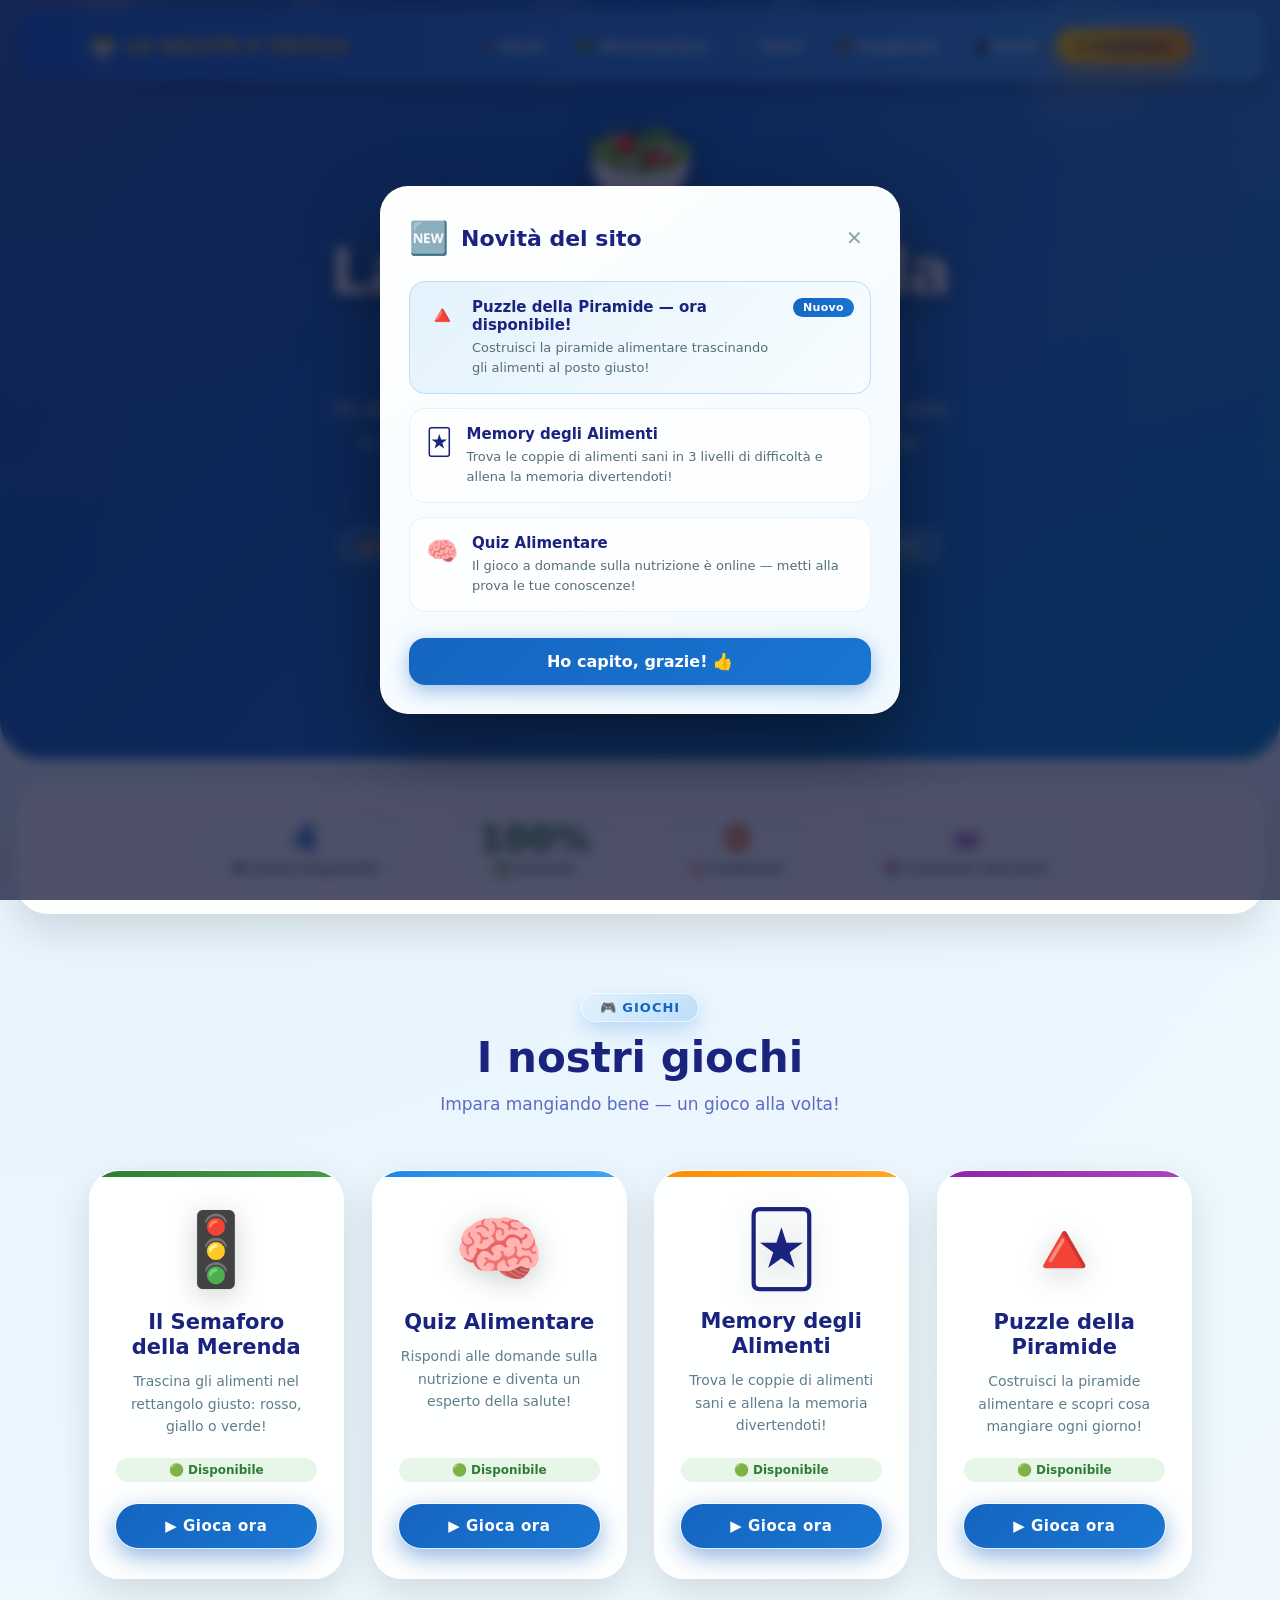
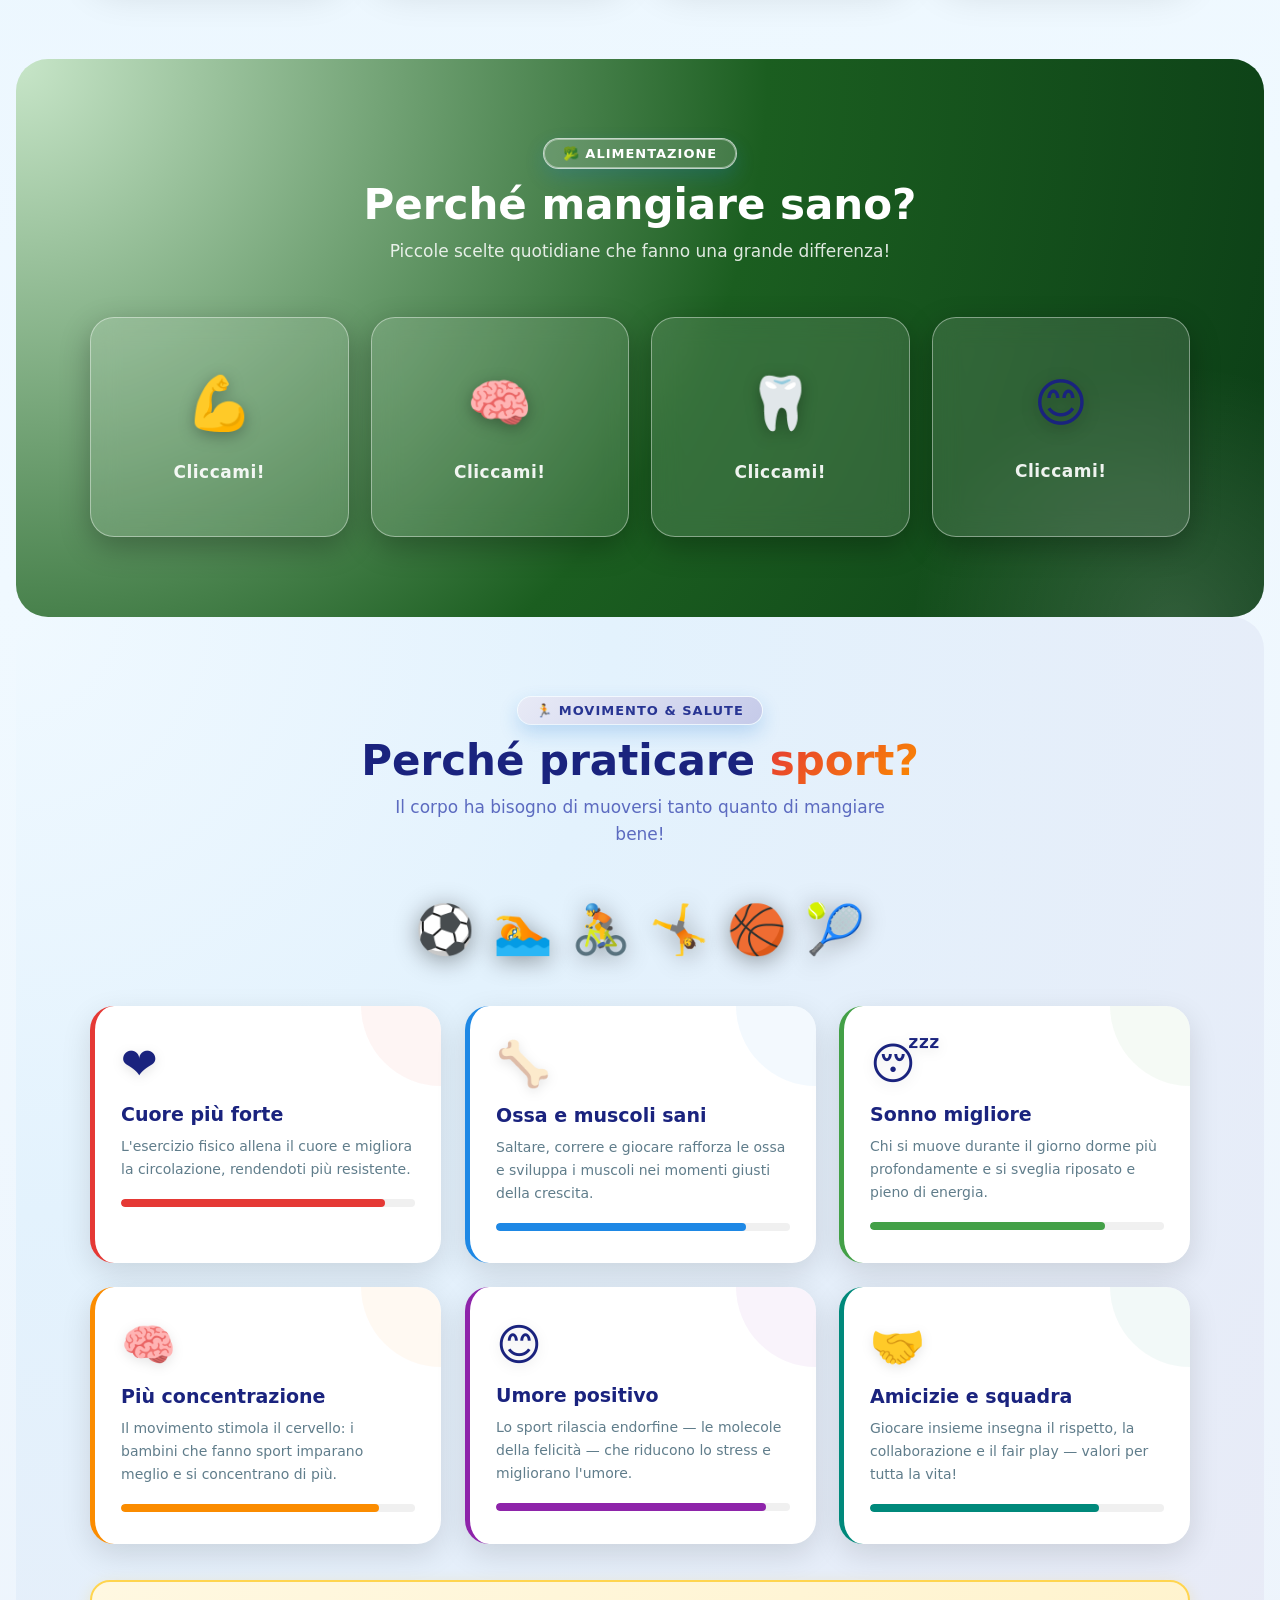
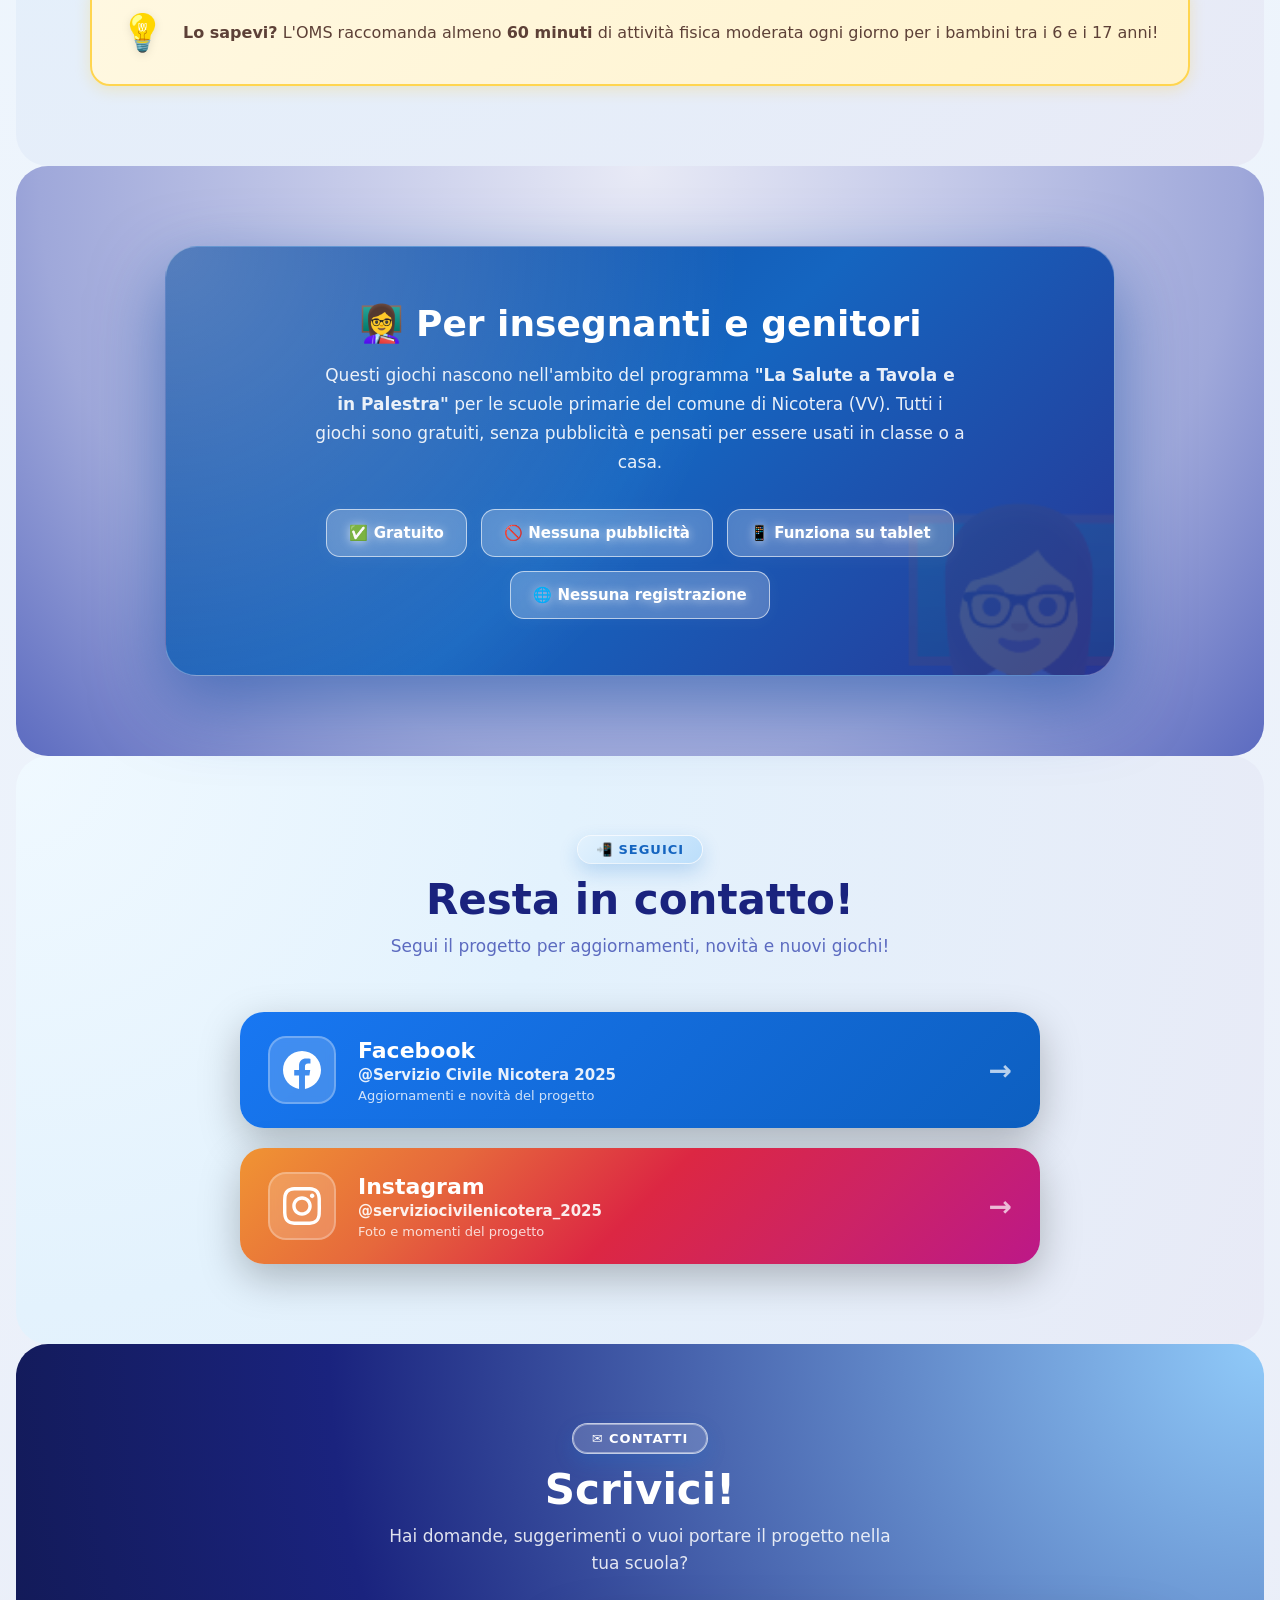
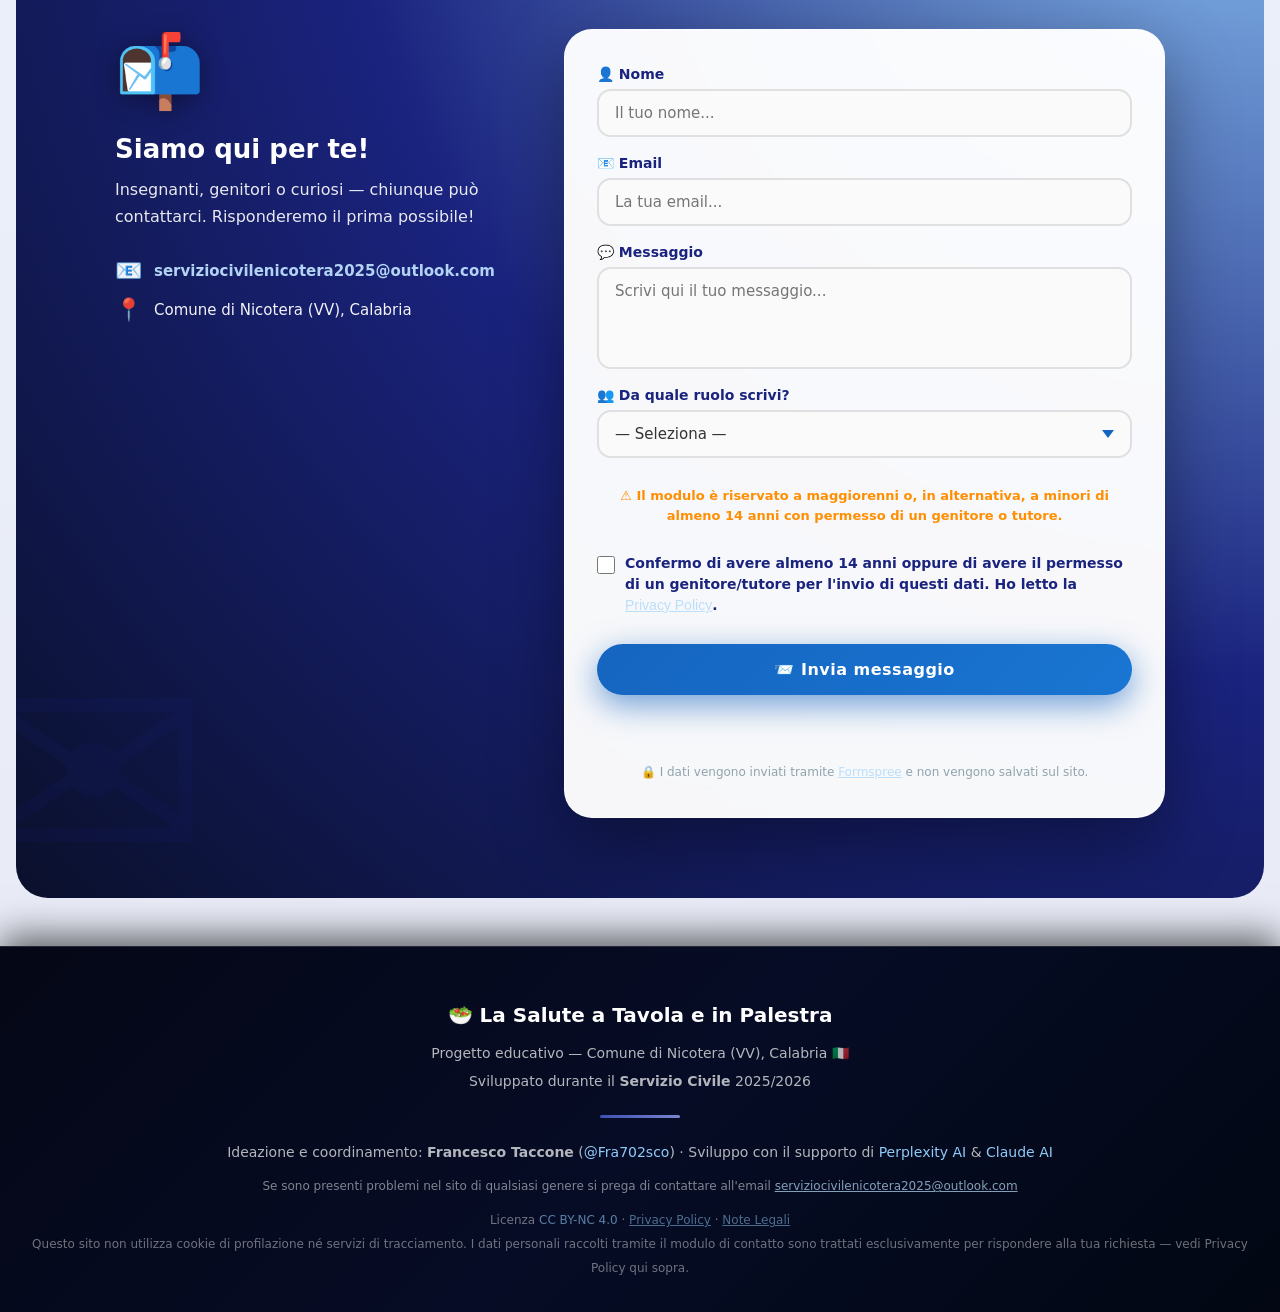
==== commit f09e90f5: "add: Note Legali (modale) + security.txt RFC 9116 Note Legali (modale dal footer): - disclaimer educ" ====
--- a/index.html
+++ b/index.html
@@ -645,6 +645,7 @@
         Licenza
         <a href="https://creativecommons.org/licenses/by-nc/4.0/" target="_blank" rel="noopener noreferrer">CC BY-NC 4.0</a>
         · <button class="footer-privacy-btn" id="open-privacy" aria-haspopup="dialog">Privacy Policy</button>
+        · <button class="footer-privacy-btn" id="open-legal" aria-haspopup="dialog">Note Legali</button>
         <p>Questo sito non utilizza cookie di profilazione né servizi di tracciamento. I dati personali raccolti tramite il modulo di contatto sono trattati esclusivamente per rispondere alla tua richiesta — vedi Privacy Policy qui sopra.</p>
       </div>
     </footer>
@@ -719,6 +720,61 @@
       </div>
     </div>
 
+    <!-- ===== NOTE LEGALI MODAL ===== -->
+    <div id="legal-overlay" class="privacy-overlay" role="dialog" aria-modal="true" aria-labelledby="legal-title" hidden>
+      <div class="privacy-modal">
+        <div class="privacy-header">
+          <h2 id="legal-title">⚖️ Note Legali</h2>
+          <button class="privacy-close" id="legal-close" aria-label="Chiudi note legali">✕</button>
+        </div>
+        <div class="privacy-body">
+
+          <p class="privacy-date">Versione 1.0 — Ultimo aggiornamento: aprile 2026</p>
+
+          <h3>1. Disclaimer educativo e medico</h3>
+          <p>I contenuti del sito <strong>"La Salute a Tavola e in Palestra"</strong> — incluse pagine, giochi interattivi, immagini, testi e quiz — hanno finalità <strong>esclusivamente educative, divulgative e ludiche</strong> e <strong>non costituiscono in alcun modo consulenza medica, nutrizionale, dietetica o sportiva</strong>.</p>
+          <p>Le informazioni proposte non sostituiscono il parere di professionisti qualificati. Per esigenze cliniche, allergie, intolleranze alimentari, regimi nutrizionali specifici o programmi di attività fisica personalizzati è indispensabile consultare il proprio medico, un nutrizionista, un dietista o un istruttore qualificato.</p>
+          <p>Il titolare del sito declina ogni responsabilità per usi impropri delle informazioni o per scelte alimentari/sportive effettuate sulla base esclusiva dei contenuti del sito.</p>
+
+          <h3>2. Limitazione di responsabilità</h3>
+          <p>Il sito è fornito "così com'è" (<em>as is</em>) senza garanzie esplicite o implicite di funzionamento ininterrotto, assenza di errori, completezza o accuratezza dei contenuti. Il titolare:</p>
+          <ul>
+            <li>non garantisce la disponibilità continua del sito o l'assenza di interruzioni del servizio;</li>
+            <li>non è responsabile per malfunzionamenti, errori tecnici, perdita di dati locali (<code>localStorage</code>) o danni derivanti dall'uso del sito;</li>
+            <li>non è responsabile per i contenuti di siti terzi raggiungibili tramite link presenti sul sito (Facebook, Instagram, Formspree, ecc.);</li>
+            <li>si riserva il diritto di modificare, sospendere o rimuovere parti del sito o dell'intero progetto in qualsiasi momento senza preavviso.</li>
+          </ul>
+
+          <h3>3. Comportamento accettabile</h3>
+          <p>Utilizzando il sito ti impegni a:</p>
+          <ul>
+            <li>non utilizzare il modulo di contatto per inviare contenuti illeciti, offensivi, discriminatori o spam;</li>
+            <li>non tentare di compromettere la sicurezza del sito o dei suoi servizi (es. attacchi automatizzati, sfruttamento di vulnerabilità);</li>
+            <li>non utilizzare i contenuti del sito per scopi commerciali (vedi licenza CC BY-NC 4.0);</li>
+            <li>rispettare la dignità e la sicurezza dei minori a cui il sito è rivolto.</li>
+          </ul>
+          <p>In caso di violazione, il titolare si riserva il diritto di segnalare comportamenti illeciti alle autorità competenti.</p>
+
+          <h3>4. Proprietà intellettuale e licenza</h3>
+          <p>I contenuti originali del sito (testi, codice, design, giochi) sono rilasciati sotto licenza <a href="https://creativecommons.org/licenses/by-nc/4.0/" target="_blank" rel="noopener noreferrer">Creative Commons Attribution-NonCommercial 4.0 International (CC BY-NC 4.0)</a>: liberi da usare, condividere e modificare con attribuzione, vietato l'uso commerciale.</p>
+          <p>Risorse di terzi (effetti sonori, musica, libreria SortableJS) sono soggette alle rispettive licenze, indicate nei <a href="https://github.com/Fra702sco/la-salute-in-tavola-e-in-palestra" target="_blank" rel="noopener noreferrer">file README del progetto</a>.</p>
+
+          <h3>5. Trattamento dei dati personali</h3>
+          <p>Per il trattamento dei dati personali fa fede la <strong>Privacy Policy</strong>, accessibile dal footer di questo sito.</p>
+
+          <h3>6. Segnalazione di vulnerabilità di sicurezza</h3>
+          <p>I ricercatori di sicurezza che individuino vulnerabilità sono invitati a segnalarle in modo responsabile secondo lo standard <a href="https://datatracker.ietf.org/doc/html/rfc9116" target="_blank" rel="noopener noreferrer">RFC 9116</a>: <a href="/.well-known/security.txt">/.well-known/security.txt</a>.</p>
+
+          <h3>7. Modifiche alle Note Legali</h3>
+          <p>Il titolare può aggiornare le presenti Note Legali in qualsiasi momento. La data dell'ultimo aggiornamento è riportata in cima a questa pagina. L'uso continuato del sito dopo eventuali modifiche costituisce accettazione delle nuove condizioni.</p>
+
+          <h3>8. Legge applicabile e foro competente</h3>
+          <p>Le presenti Note Legali sono regolate dalla <strong>legge italiana</strong>. Per qualsiasi controversia derivante dall'uso del sito è competente in via esclusiva il <strong>Foro di Vibo Valentia</strong>, salvo diversa competenza inderogabile prevista dalla legge a tutela del consumatore.</p>
+
+        </div>
+      </div>
+    </div>
+
     <!-- ===== POPUP NOVITÀ ===== -->
     <div id="whats-new-overlay" class="wn-overlay" role="dialog" aria-modal="true" aria-labelledby="wn-title" hidden>
       <div class="wn-modal">
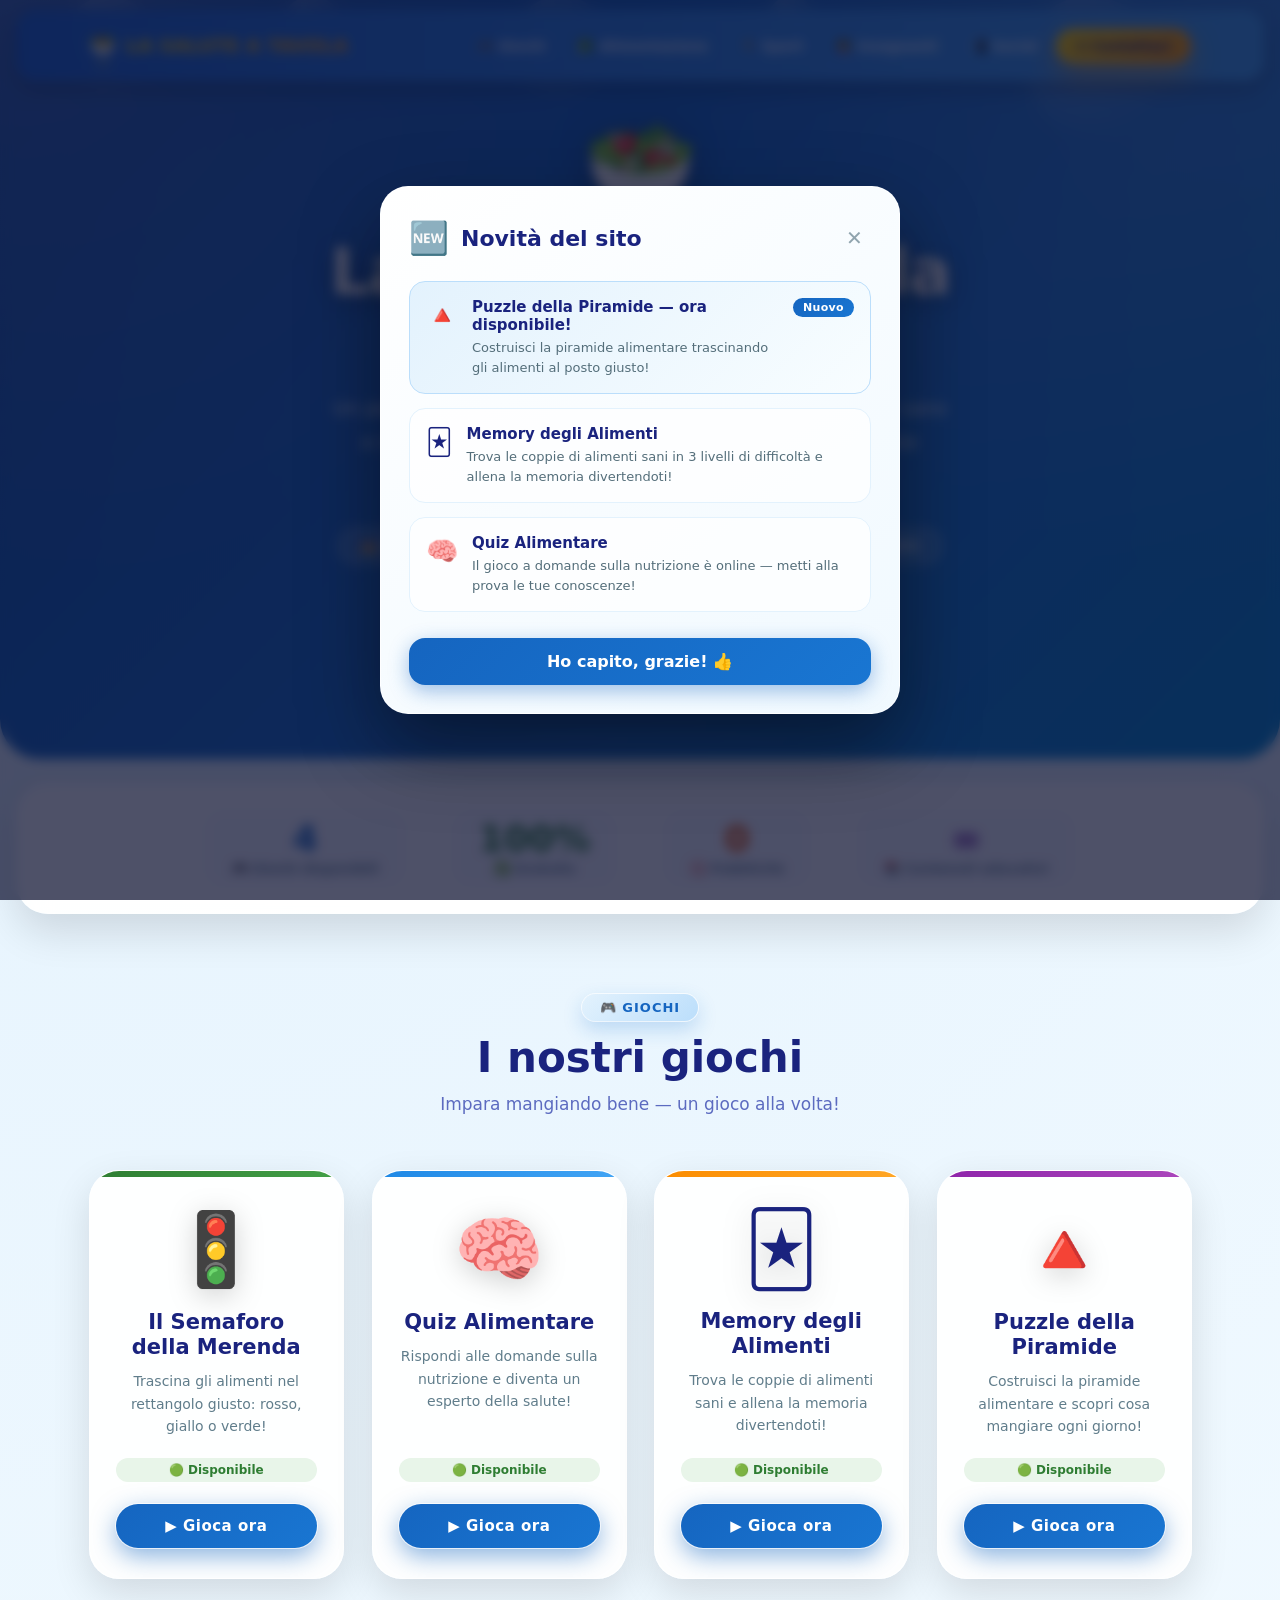
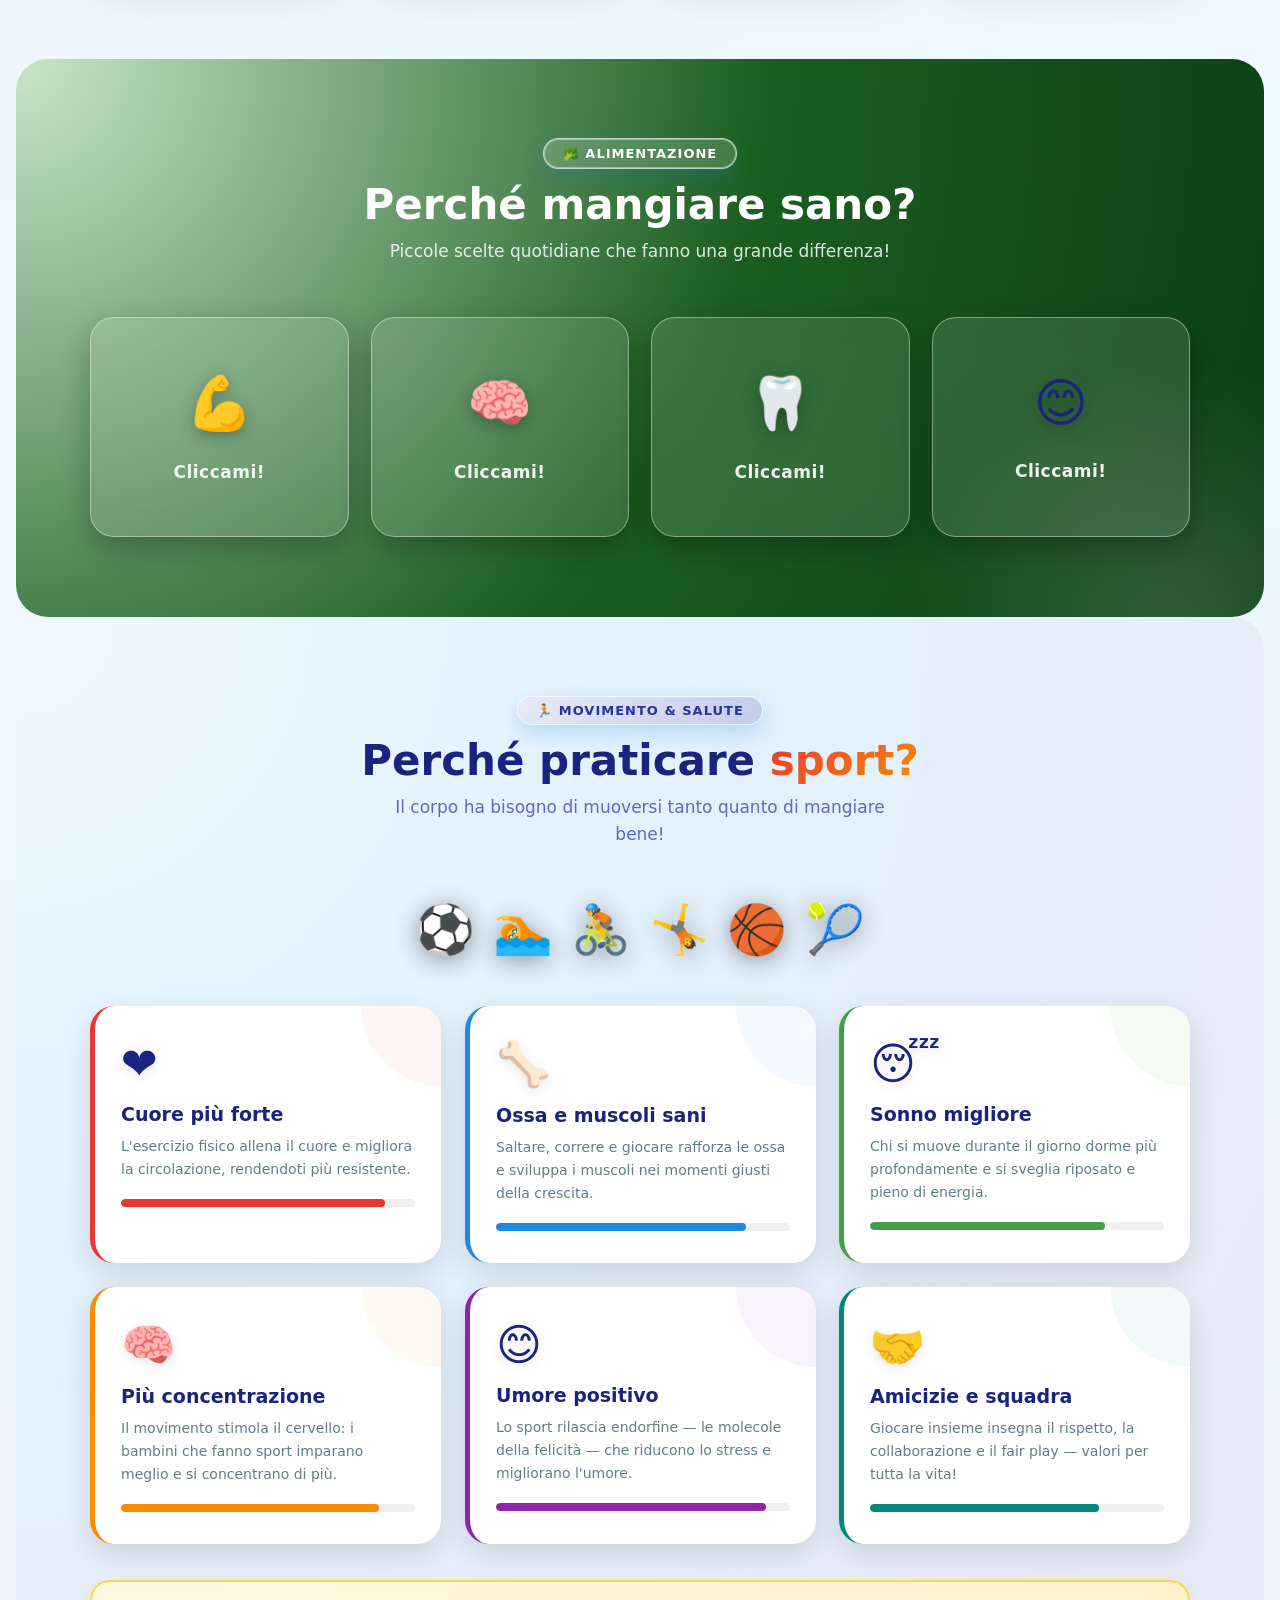
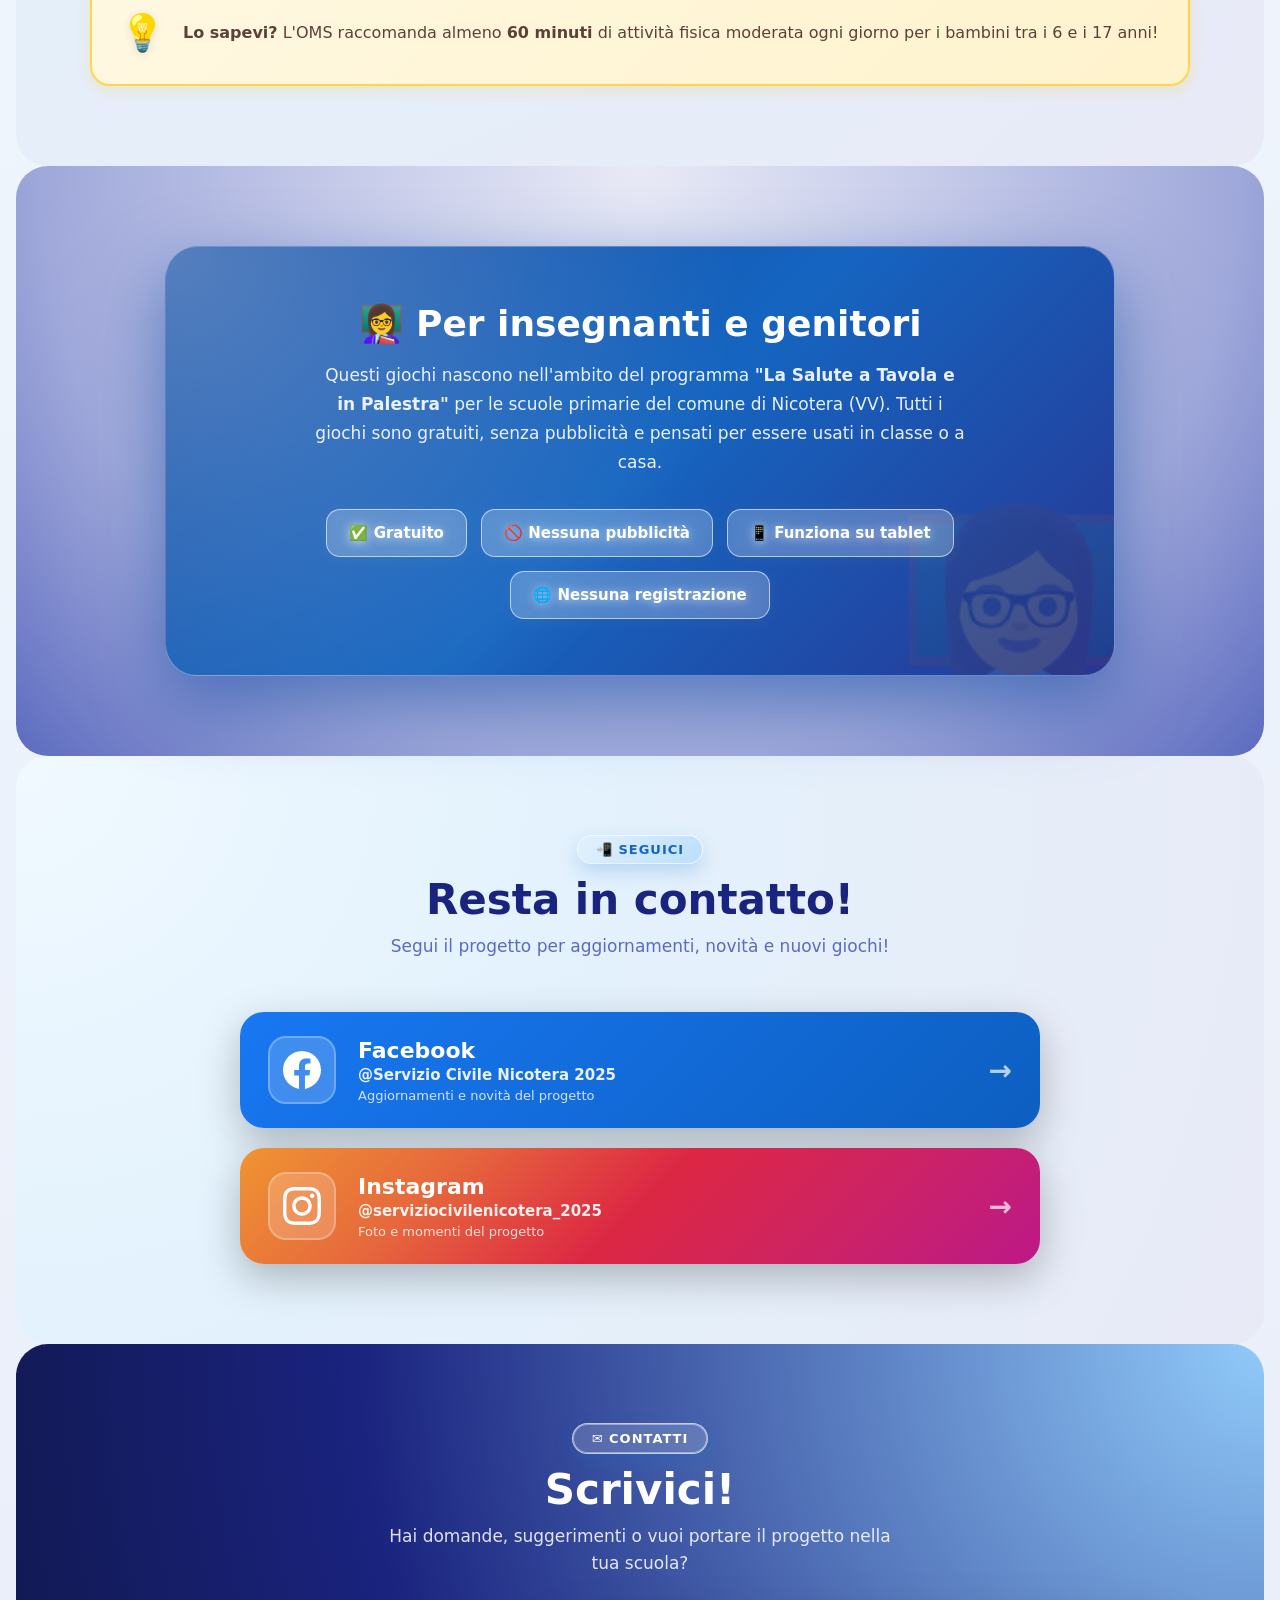
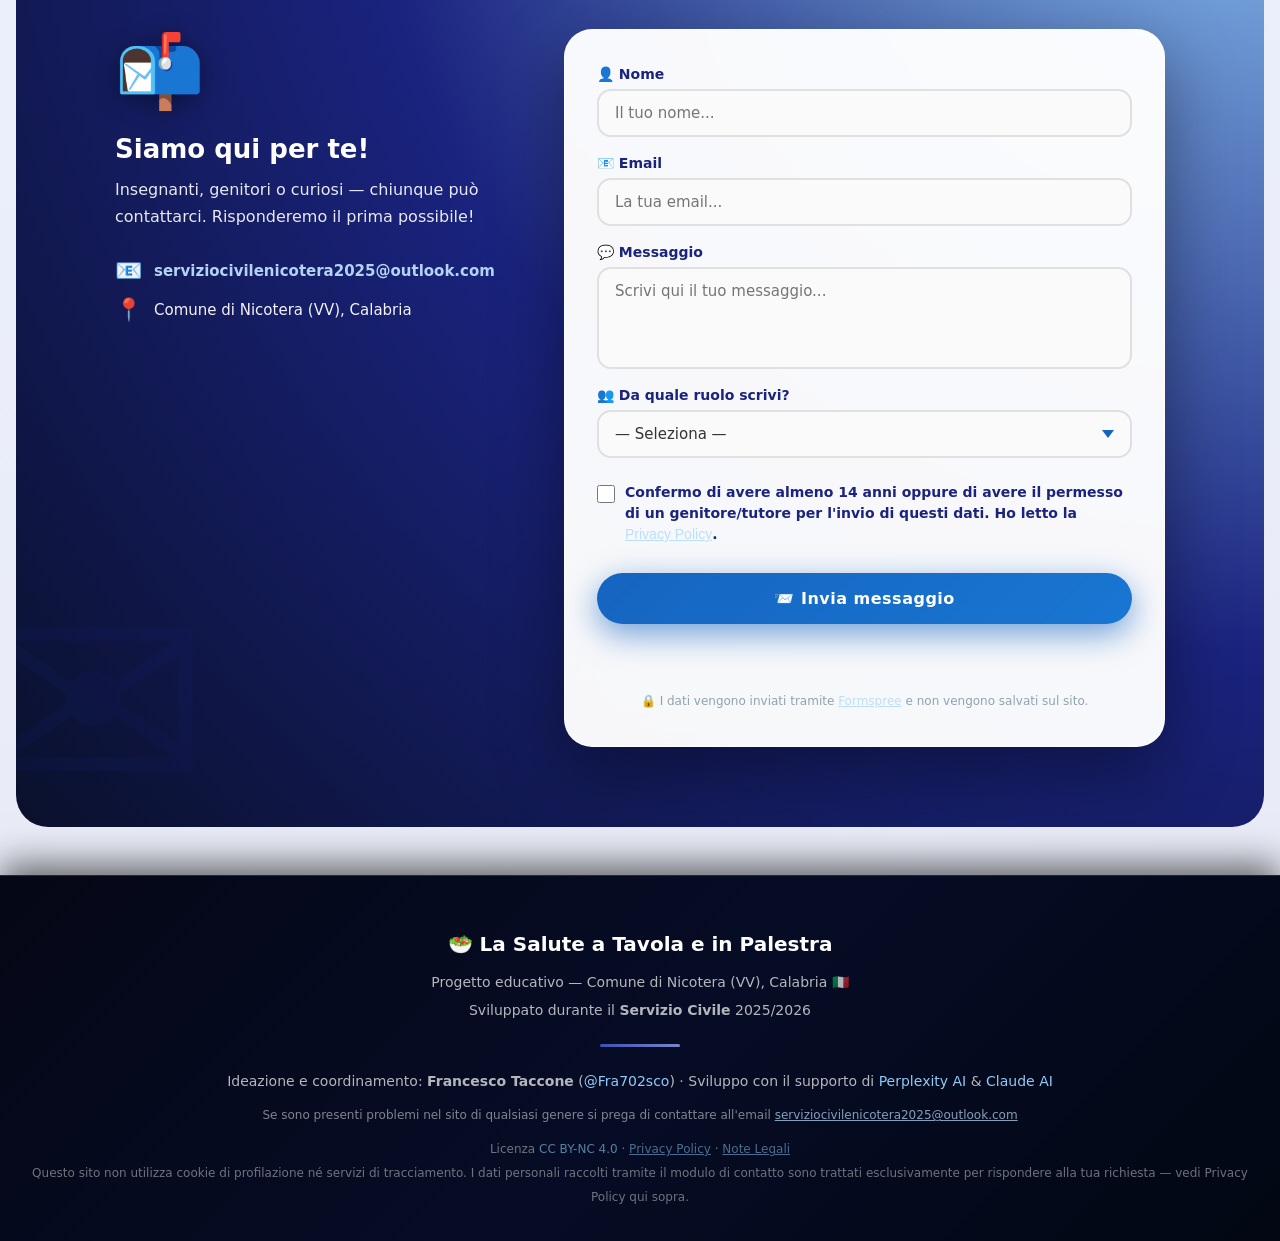
==== commit cdef1990: "docs: audit Privacy Policy + Note Legali — fix completo Form contatti: - rimosso avviso "Il modulo e" ====
--- a/index.html
+++ b/index.html
@@ -599,7 +599,6 @@
                 </select>
               </div>
 
-              <p class="form-minor-notice">⚠️ Il modulo è riservato a maggiorenni o, in alternativa, a minori di almeno 14 anni con permesso di un genitore o tutore.</p>
               <div class="form-group form-consent">
                 <label class="consent-label" for="contact-consent">
                   <input type="checkbox" id="contact-consent" required />
@@ -659,13 +658,15 @@
         </div>
         <div class="privacy-body">
 
-          <p class="privacy-date">Versione 1.2 — Ultimo aggiornamento: aprile 2026</p>
+          <p class="privacy-date">Versione 1.3 — Ultimo aggiornamento: aprile 2026</p>
 
           <h3>1. Titolare del trattamento</h3>
-          <p>Il <strong>Titolare del trattamento</strong> dei dati personali è il <strong>Comune di Nicotera</strong>, con sede in Nicotera (VV), Calabria.</p>
+          <p>Il <strong>Titolare del trattamento</strong> dei dati personali è il <strong>Comune di Nicotera</strong>, ente locale ai sensi del D.lgs. 267/2000.</p>
           <ul>
+            <li>Sede legale: Corso Umberto I, 64 — 89844 Nicotera (VV), Calabria</li>
+            <li>Codice Fiscale / P.IVA: <code>00392000790</code></li>
+            <li>PEC: <a href="mailto:protocollo.nicotera@asmepec.it">protocollo.nicotera@asmepec.it</a></li>
             <li>Sito istituzionale: <a href="https://www.comune.nicotera.vv.it/" target="_blank" rel="noopener noreferrer">www.comune.nicotera.vv.it</a></li>
-            <li>PEC: <a href="mailto:protocollo.nicotera@asmepec.it">protocollo.nicotera@asmepec.it</a></li>
           </ul>
           <p>Il presente sito è realizzato nell'ambito del progetto educativo <strong>"La Salute a Tavola e in Palestra"</strong> durante il Servizio Civile Universale 2025/2026 presso il Comune di Nicotera. Email operativa per il progetto: <a href="mailto:serviziocivilenicotera2025@outlook.com">serviziocivilenicotera2025@outlook.com</a>.</p>
 
@@ -673,13 +674,14 @@
           <p>Il <strong>Responsabile della Protezione dei Dati</strong> (Data Protection Officer) del Comune di Nicotera è <strong>Asmenet Calabria S.C.A.R.L.</strong>, contattabile via PEC all'indirizzo <a href="mailto:asmenetcalabria@asmepec.it">asmenetcalabria@asmepec.it</a>. Ulteriori recapiti del DPO sono disponibili in calce al sito istituzionale del Comune.</p>
 
           <h3>2. Dati raccolti</h3>
-          <p>Questo sito <strong>non raccoglie, non traccia e non profila</strong> i visitatori. In particolare:</p>
+          <p>La normale navigazione del sito <strong>non raccoglie, non traccia e non profila</strong> i visitatori. In particolare:</p>
           <ul>
             <li>Nessun cookie di profilazione o tracciamento</li>
             <li>Nessun servizio di analytics (Google Analytics, ecc.)</li>
             <li>Nessuna registrazione o account utente</li>
             <li>Solo <code>localStorage</code> del browser per ricordare: la preferenza sul popup novità e le impostazioni di calibrazione del gioco "Semaforo della Merenda" (dati che rimangono sul tuo dispositivo e non vengono trasmessi a nessun server)</li>
           </ul>
+          <p>Vengono invece trattati i dati personali che decidi <strong>tu stesso</strong> di inviare tramite il modulo di contatto: nome, indirizzo email, messaggio e ruolo dichiarato (vedi § 3).</p>
 
           <h3>3. Modulo di contatto</h3>
           <p>Il modulo "Scrivici" invia nome, indirizzo email, messaggio e ruolo dichiarato (genitore, insegnante, educatore o altro adulto) tramite il servizio <strong>Formspree</strong> (<a href="https://formspree.io/legal/privacy-policy" target="_blank" rel="noopener noreferrer">privacy policy Formspree</a>), gestito da Formspree Inc. con sede negli Stati Uniti, che opera in qualità di <strong>responsabile esterno del trattamento ai sensi dell'Art. 28 GDPR</strong>. Il trasferimento extra-UE avviene sulla base della certificazione <a href="https://www.dataprivacyframework.gov/" target="_blank" rel="noopener noreferrer">EU-U.S. Data Privacy Framework</a> e/o di Standard Contractual Clauses ai sensi degli Artt. 44-46 GDPR. Formspree può inoltre raccogliere automaticamente l'indirizzo IP del mittente e metadati tecnici a fini di prevenzione spam/abusi. I dati vengono utilizzati esclusivamente per rispondere alla tua richiesta e non vengono condivisi con terze parti.</p>
@@ -691,7 +693,12 @@
 
           <h3>5. Minori (Art. 8 GDPR)</h3>
           <p>Ai sensi dell'Art. 8 del Regolamento UE 2016/679 e del D.lgs. 101/2018, i minori di 14 anni devono ottenere il consenso di un genitore o tutore prima di inviare dati personali tramite il modulo di contatto.</p>
-          <p>Il modulo di contatto è progettato per essere utilizzato da adulti (genitori, insegnanti, educatori) e richiede la dichiarazione del ruolo prima dell'invio: questa misura, unitamente all'autocertificazione dell'età, costituisce sforzo ragionevole del titolare per verificare l'idoneità del consenso (Art. 8.2 GDPR).</p>
+          <p>Il modulo di contatto è progettato per essere utilizzato da adulti (genitori, insegnanti, educatori) e richiede, prima dell'invio:</p>
+          <ul>
+            <li>la <strong>dichiarazione del ruolo</strong> tramite menù dedicato (genitore, insegnante, educatore o altro adulto);</li>
+            <li>la <strong>spunta della casella di consenso</strong> che include l'autocertificazione di avere almeno 14 anni o, in alternativa, il permesso di un genitore o tutore.</li>
+          </ul>
+          <p>Queste due misure costituiscono sforzo ragionevole del titolare per verificare l'idoneità del consenso ai sensi dell'Art. 8.2 GDPR.</p>
 
           <h3>6. Conservazione dei dati</h3>
           <p>I dati inviati tramite il modulo di contatto vengono conservati nella casella di posta del titolare per un periodo <strong>massimo di 24 mesi</strong> dalla risposta, salvo necessità di mantenere traccia per richieste connesse o per adempiere a obblighi di legge. Decorso tale termine, i messaggi vengono eliminati. Formspree conserva i dati secondo la propria <a href="https://formspree.io/legal/privacy-policy" target="_blank" rel="noopener noreferrer">privacy policy</a>.</p>
@@ -707,14 +714,14 @@
             <li><strong>Opposizione</strong> al trattamento (Art. 21)</li>
             <li><strong>Revoca del consenso</strong> in qualsiasi momento (Art. 7.3)</li>
           </ul>
-          <p>Per esercitare i tuoi diritti scrivi a <a href="mailto:serviziocivilenicotera2025@outlook.com">serviziocivilenicotera2025@outlook.com</a>. Risponderemo entro 30 giorni ai sensi dell'Art. 12.3 GDPR.</p>
-          <p>Hai inoltre il diritto di proporre <strong>reclamo al Garante per la Protezione dei Dati Personali</strong> (Art. 77 GDPR) qualora ritieni che il trattamento dei tuoi dati violi la normativa vigente: <a href="https://www.garanteprivacy.it" target="_blank" rel="noopener noreferrer">www.garanteprivacy.it</a>.</p>
+          <p>Per esercitare i tuoi diritti puoi scrivere all'email operativa del progetto: <a href="mailto:serviziocivilenicotera2025@outlook.com">serviziocivilenicotera2025@outlook.com</a>, oppure al <strong>DPO/RPD</strong> tramite la PEC indicata al § 1-bis. Risponderemo entro 30 giorni ai sensi dell'Art. 12.3 GDPR.</p>
+          <p>Qualora la risposta del titolare risulti insoddisfacente o assente, hai il diritto di proporre <strong>reclamo al Garante per la Protezione dei Dati Personali</strong> (Art. 77 GDPR): <a href="https://www.garanteprivacy.it" target="_blank" rel="noopener noreferrer">www.garanteprivacy.it</a>.</p>
 
           <h3>8. Sicurezza e violazione dei dati</h3>
           <p>Il trasferimento dei dati avviene esclusivamente tramite connessione cifrata HTTPS. In caso di violazione dei dati personali (data breach), il titolare provvederà a notificare l'incidente al Garante entro 72 ore e agli interessati senza ingiustificato ritardo, ai sensi degli Artt. 33-34 GDPR.</p>
 
-          <h3>9. Proprietà intellettuale</h3>
-          <p>I contenuti del sito sono rilasciati sotto licenza <a href="https://creativecommons.org/licenses/by-nc/4.0/" target="_blank" rel="noopener noreferrer">Creative Commons BY-NC 4.0</a>: liberi da usare e condividere con attribuzione, vietato l'uso commerciale.</p>
+          <h3>9. Condizioni d'uso e proprietà intellettuale</h3>
+          <p>Per le condizioni d'uso del sito, le limitazioni di responsabilità, l'uso didattico, la disclosure responsabile di vulnerabilità di sicurezza e i dettagli sulla licenza dei contenuti (<a href="https://creativecommons.org/licenses/by-nc/4.0/" target="_blank" rel="noopener noreferrer">CC BY-NC 4.0</a>) si rinvia al documento <strong>Note Legali</strong>, accessibile dal footer di questo sito.</p>
 
         </div>
       </div>
@@ -729,23 +736,35 @@
         </div>
         <div class="privacy-body">
 
-          <p class="privacy-date">Versione 1.0 — Ultimo aggiornamento: aprile 2026</p>
-
-          <h3>1. Disclaimer educativo e medico</h3>
+          <p class="privacy-date">Versione 1.1 — Ultimo aggiornamento: aprile 2026</p>
+
+          <h3>1. Editore del sito</h3>
+          <p>Il presente sito è pubblicato dal <strong>Comune di Nicotera</strong>, ente locale ai sensi del D.lgs. 267/2000.</p>
+          <ul>
+            <li><strong>Sede legale</strong>: Corso Umberto I, 64 — 89844 Nicotera (VV), Calabria</li>
+            <li><strong>Codice Fiscale / P.IVA</strong>: <code>00392000790</code></li>
+            <li><strong>Codice IPA</strong>: <code>c_f893</code></li>
+            <li><strong>Codice univoco fatturazione</strong>: <code>UFZI8P</code></li>
+            <li><strong>PEC</strong>: <a href="mailto:protocollo.nicotera@asmepec.it">protocollo.nicotera@asmepec.it</a></li>
+            <li><strong>Sito istituzionale</strong>: <a href="https://www.comune.nicotera.vv.it/" target="_blank" rel="noopener noreferrer">www.comune.nicotera.vv.it</a></li>
+          </ul>
+          <p>Il sito è realizzato nell'ambito del progetto educativo <strong>"La Salute a Tavola e in Palestra"</strong> durante il <strong>Servizio Civile Universale 2025/2026</strong>. Email operativa di progetto: <a href="mailto:serviziocivilenicotera2025@outlook.com">serviziocivilenicotera2025@outlook.com</a>.</p>
+
+          <h3>2. Disclaimer educativo e medico</h3>
           <p>I contenuti del sito <strong>"La Salute a Tavola e in Palestra"</strong> — incluse pagine, giochi interattivi, immagini, testi e quiz — hanno finalità <strong>esclusivamente educative, divulgative e ludiche</strong> e <strong>non costituiscono in alcun modo consulenza medica, nutrizionale, dietetica o sportiva</strong>.</p>
           <p>Le informazioni proposte non sostituiscono il parere di professionisti qualificati. Per esigenze cliniche, allergie, intolleranze alimentari, regimi nutrizionali specifici o programmi di attività fisica personalizzati è indispensabile consultare il proprio medico, un nutrizionista, un dietista o un istruttore qualificato.</p>
           <p>Il titolare del sito declina ogni responsabilità per usi impropri delle informazioni o per scelte alimentari/sportive effettuate sulla base esclusiva dei contenuti del sito.</p>
 
-          <h3>2. Limitazione di responsabilità</h3>
+          <h3>3. Limitazione di responsabilità</h3>
           <p>Il sito è fornito "così com'è" (<em>as is</em>) senza garanzie esplicite o implicite di funzionamento ininterrotto, assenza di errori, completezza o accuratezza dei contenuti. Il titolare:</p>
           <ul>
             <li>non garantisce la disponibilità continua del sito o l'assenza di interruzioni del servizio;</li>
-            <li>non è responsabile per malfunzionamenti, errori tecnici, perdita di dati locali (<code>localStorage</code>) o danni derivanti dall'uso del sito;</li>
+            <li>non è responsabile per malfunzionamenti, errori tecnici, perdita di preferenze salvate sul browser o danni derivanti dall'uso del sito;</li>
             <li>non è responsabile per i contenuti di siti terzi raggiungibili tramite link presenti sul sito (Facebook, Instagram, Formspree, ecc.);</li>
             <li>si riserva il diritto di modificare, sospendere o rimuovere parti del sito o dell'intero progetto in qualsiasi momento senza preavviso.</li>
           </ul>
 
-          <h3>3. Comportamento accettabile</h3>
+          <h3>4. Comportamento accettabile e uso didattico</h3>
           <p>Utilizzando il sito ti impegni a:</p>
           <ul>
             <li>non utilizzare il modulo di contatto per inviare contenuti illeciti, offensivi, discriminatori o spam;</li>
@@ -753,22 +772,28 @@
             <li>non utilizzare i contenuti del sito per scopi commerciali (vedi licenza CC BY-NC 4.0);</li>
             <li>rispettare la dignità e la sicurezza dei minori a cui il sito è rivolto.</li>
           </ul>
+          <p>L'utilizzo del sito a fini <strong>didattici in classe o in contesto scolastico</strong> da parte di insegnanti, educatori e operatori scolastici è espressamente <strong>incoraggiato e completamente gratuito</strong>, nei limiti della licenza CC BY-NC 4.0.</p>
           <p>In caso di violazione, il titolare si riserva il diritto di segnalare comportamenti illeciti alle autorità competenti.</p>
 
-          <h3>4. Proprietà intellettuale e licenza</h3>
+          <h3>5. Proprietà intellettuale e licenza</h3>
           <p>I contenuti originali del sito (testi, codice, design, giochi) sono rilasciati sotto licenza <a href="https://creativecommons.org/licenses/by-nc/4.0/" target="_blank" rel="noopener noreferrer">Creative Commons Attribution-NonCommercial 4.0 International (CC BY-NC 4.0)</a>: liberi da usare, condividere e modificare con attribuzione, vietato l'uso commerciale.</p>
           <p>Risorse di terzi (effetti sonori, musica, libreria SortableJS) sono soggette alle rispettive licenze, indicate nei <a href="https://github.com/Fra702sco/la-salute-in-tavola-e-in-palestra" target="_blank" rel="noopener noreferrer">file README del progetto</a>.</p>
 
-          <h3>5. Trattamento dei dati personali</h3>
+          <h3>6. Trattamento dei dati personali</h3>
           <p>Per il trattamento dei dati personali fa fede la <strong>Privacy Policy</strong>, accessibile dal footer di questo sito.</p>
 
-          <h3>6. Segnalazione di vulnerabilità di sicurezza</h3>
+          <h3>7. Segnalazione di vulnerabilità di sicurezza</h3>
           <p>I ricercatori di sicurezza che individuino vulnerabilità sono invitati a segnalarle in modo responsabile secondo lo standard <a href="https://datatracker.ietf.org/doc/html/rfc9116" target="_blank" rel="noopener noreferrer">RFC 9116</a>: <a href="/.well-known/security.txt">/.well-known/security.txt</a>.</p>
 
-          <h3>7. Modifiche alle Note Legali</h3>
-          <p>Il titolare può aggiornare le presenti Note Legali in qualsiasi momento. La data dell'ultimo aggiornamento è riportata in cima a questa pagina. L'uso continuato del sito dopo eventuali modifiche costituisce accettazione delle nuove condizioni.</p>
-
-          <h3>8. Legge applicabile e foro competente</h3>
+          <h3>8. Accessibilità</h3>
+          <p>Il sito è progettato seguendo le linee guida <strong>WCAG 2.1 livello AA</strong> e i principi di accessibilità previsti dalla <strong>Legge Stanca (L. 4/2004)</strong>, dal <strong>D.lgs. 106/2018</strong> di recepimento della <strong>Direttiva UE 2016/2102</strong> e dalle Linee guida AgID sull'accessibilità degli strumenti informatici.</p>
+          <p>Per la <strong>Dichiarazione di Accessibilità</strong> aggiornata si rinvia al sito istituzionale del Comune di Nicotera: <a href="https://www.comune.nicotera.vv.it/" target="_blank" rel="noopener noreferrer">www.comune.nicotera.vv.it</a>.</p>
+          <p>Per <strong>segnalare problemi di accessibilità</strong> riscontrati su questo sito è possibile scrivere a <a href="mailto:serviziocivilenicotera2025@outlook.com">serviziocivilenicotera2025@outlook.com</a>: il titolare si impegna a valutare ogni segnalazione e a correggere quando tecnicamente possibile nel più breve tempo ragionevole.</p>
+
+          <h3>9. Modifiche alle Note Legali</h3>
+          <p>Il titolare può aggiornare le presenti Note Legali in qualsiasi momento. La data e la versione dell'ultimo aggiornamento sono riportate in cima a questa pagina. L'uso continuato del sito dopo eventuali modifiche costituisce accettazione delle nuove condizioni.</p>
+
+          <h3>10. Legge applicabile e foro competente</h3>
           <p>Le presenti Note Legali sono regolate dalla <strong>legge italiana</strong>. Per qualsiasi controversia derivante dall'uso del sito è competente in via esclusiva il <strong>Foro di Vibo Valentia</strong>, salvo diversa competenza inderogabile prevista dalla legge a tutela del consumatore.</p>
 
         </div>
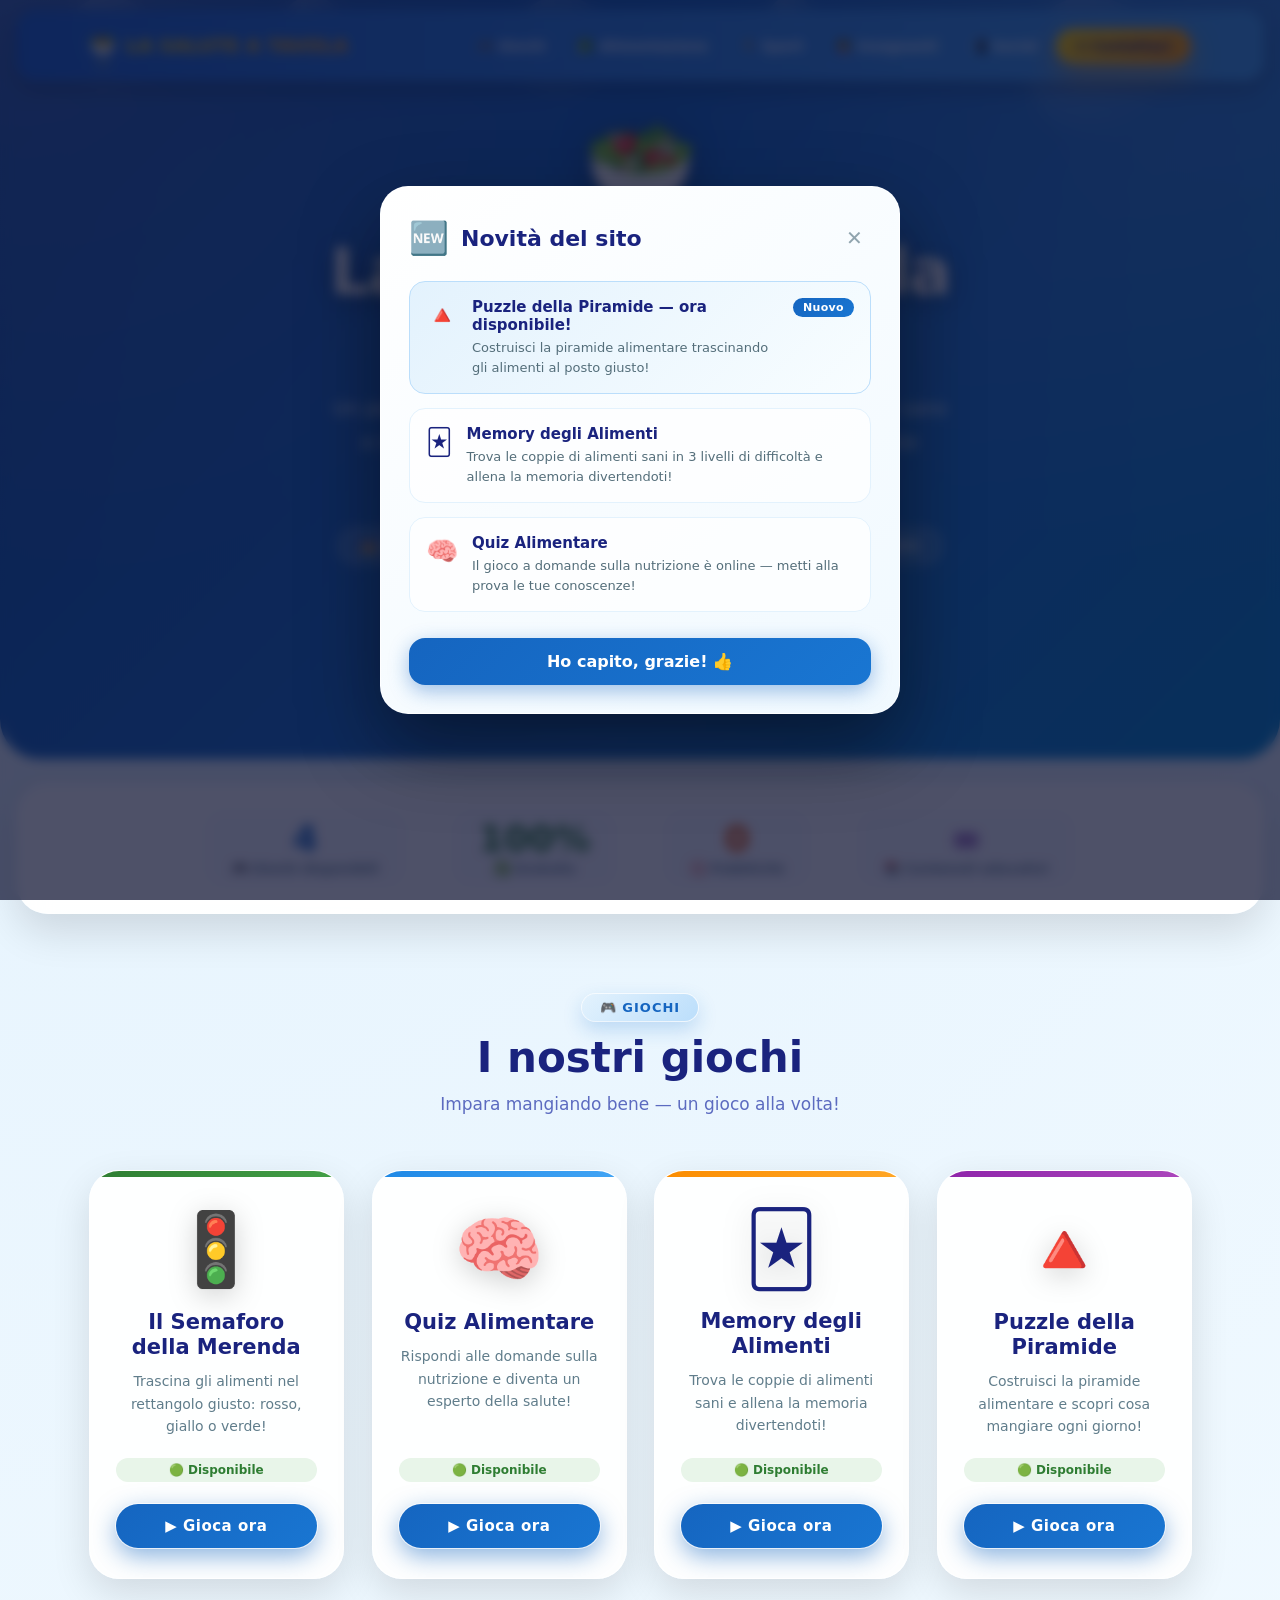
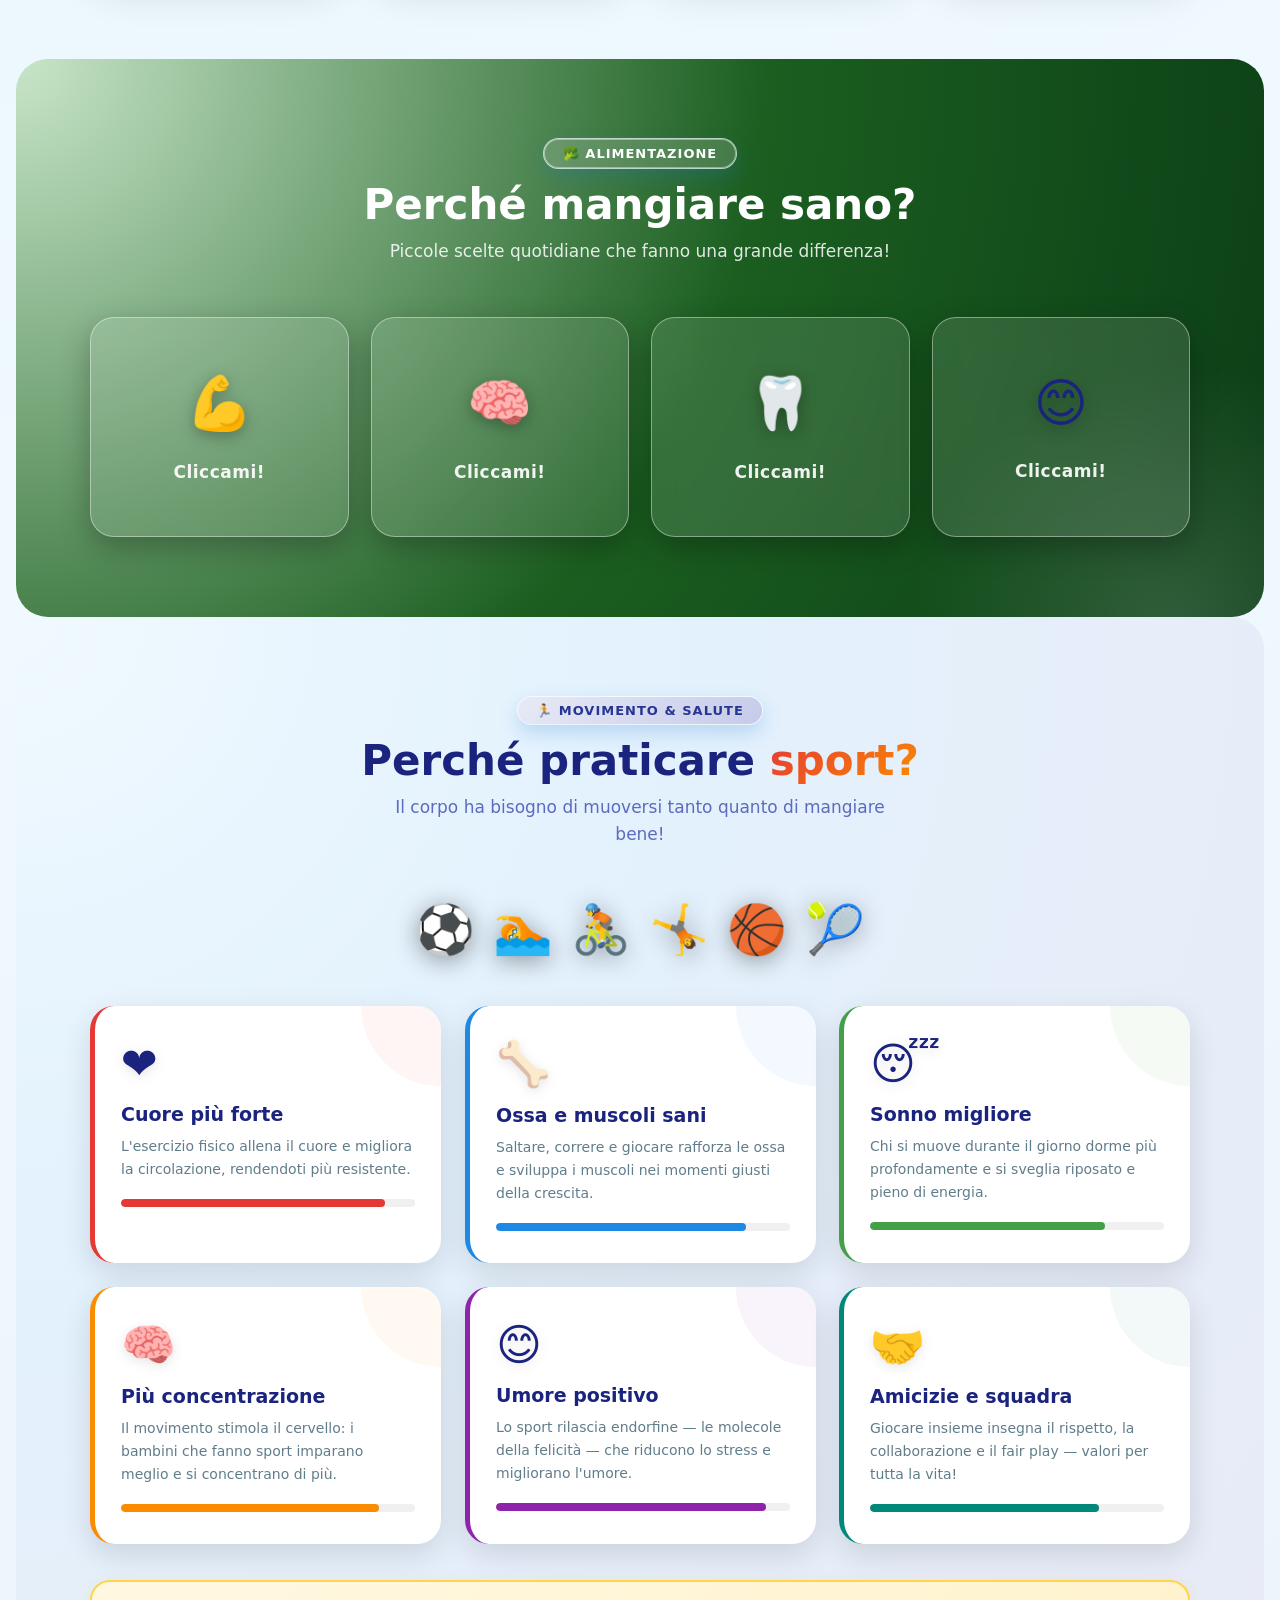
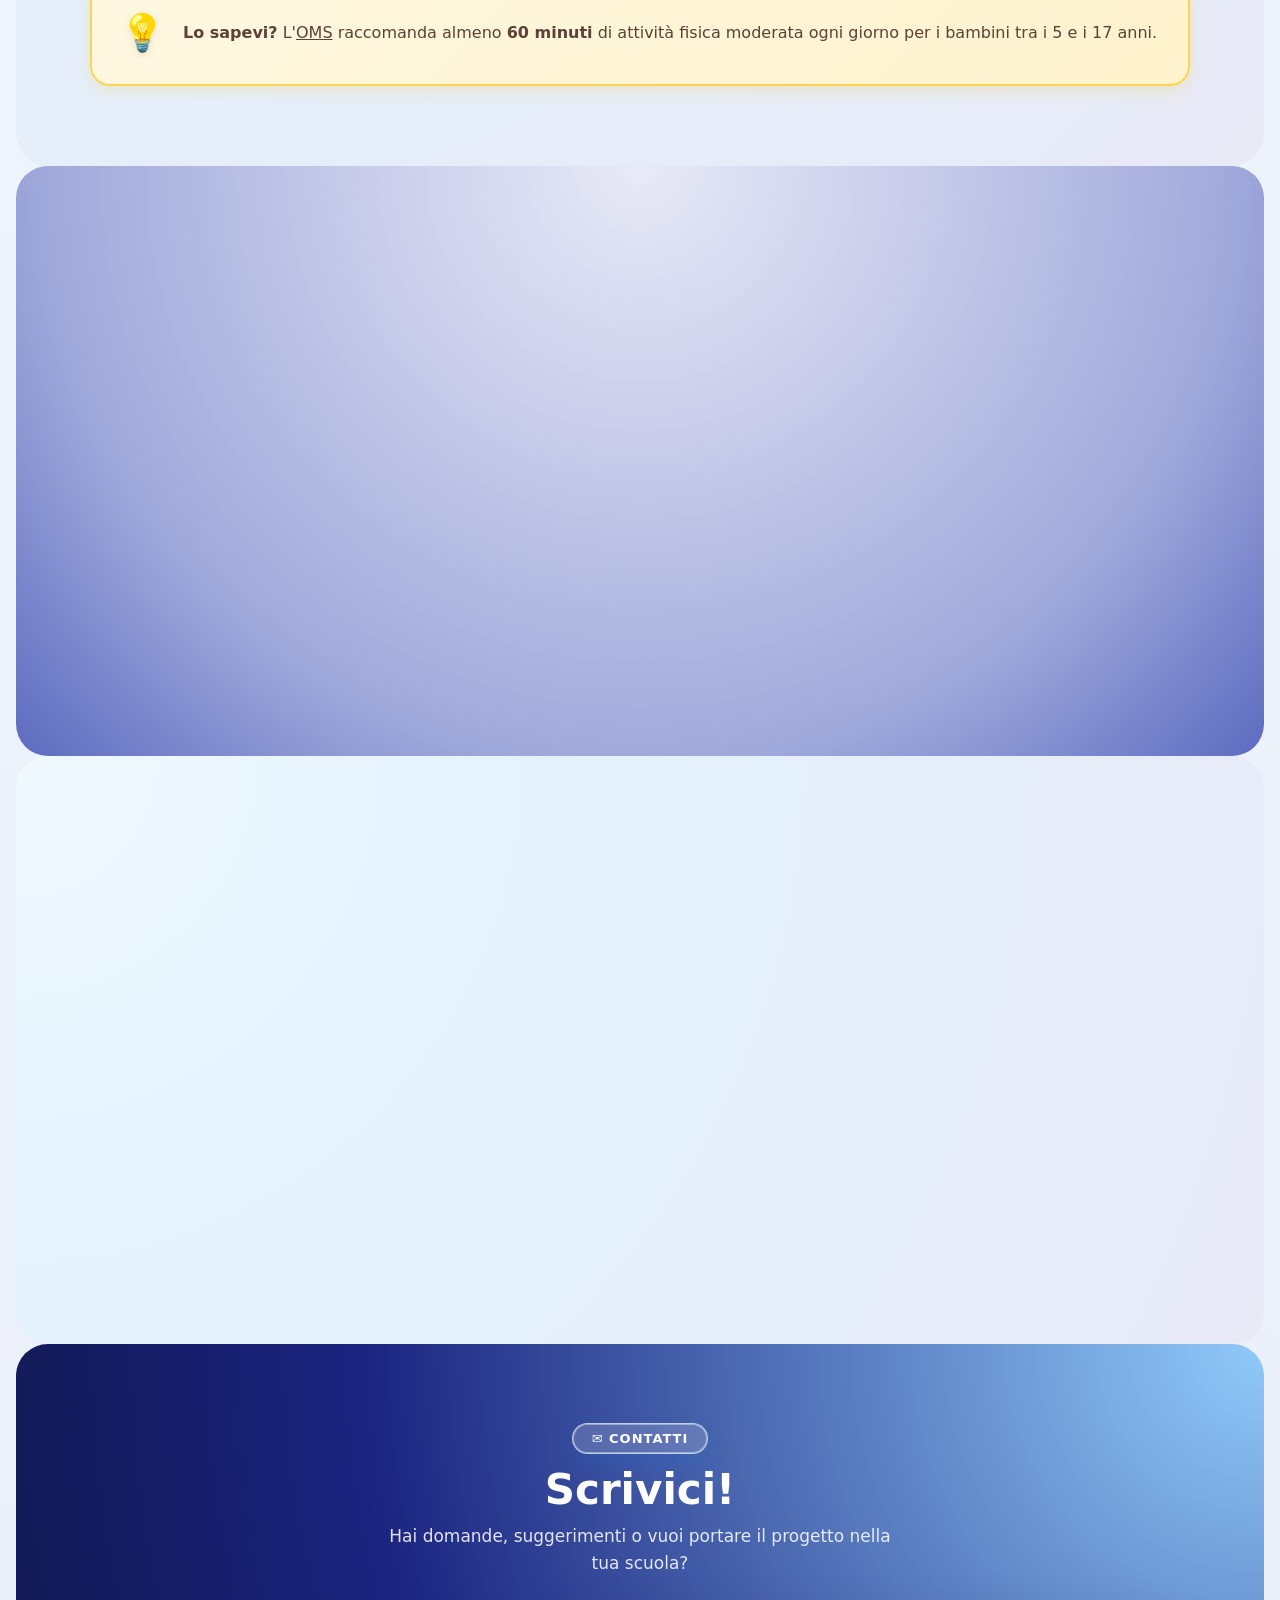
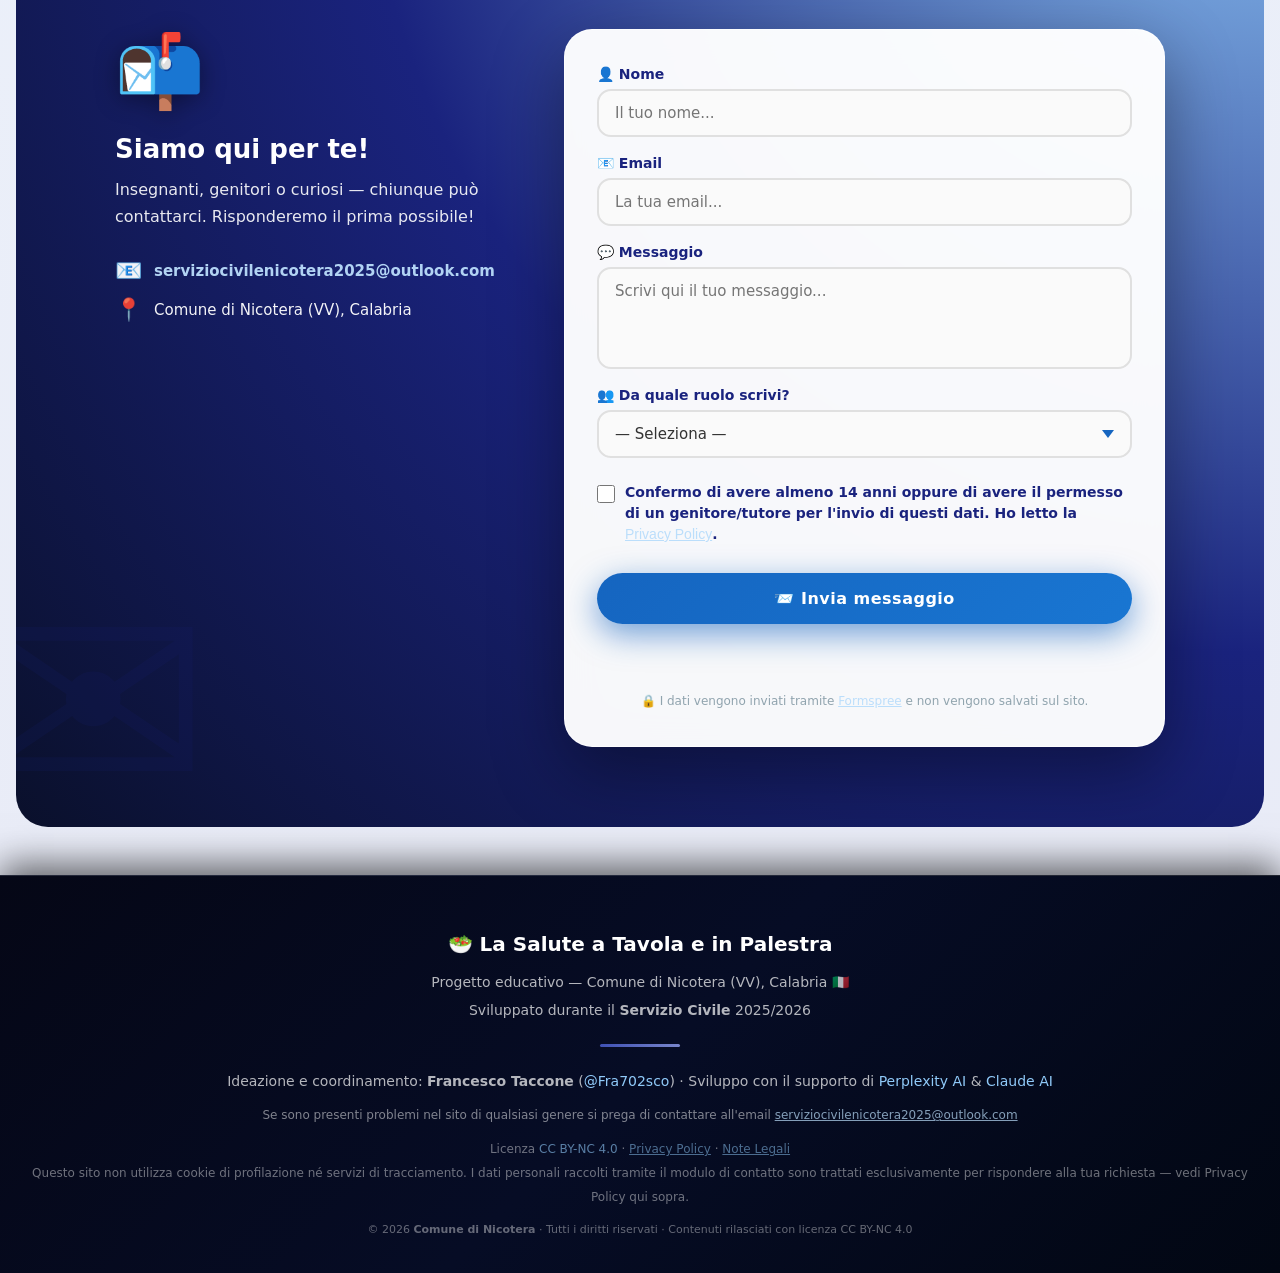
==== commit 32d6c6a3: "fix: link OMS, copyright footer, manifest path, console warnings Contenuti: - aggiunto link diretto " ====
--- a/index.html
+++ b/index.html
@@ -114,7 +114,7 @@
     }
     </script>
 
-    <meta http-equiv="Content-Security-Policy" content="default-src 'none'; script-src 'self'; style-src 'self' 'unsafe-inline'; img-src 'self' data:; connect-src 'self' https://formspree.io; media-src 'self'; font-src 'self'; manifest-src 'self'; frame-ancestors 'none'; base-uri 'self'; form-action 'self' https://formspree.io;" />
+    <meta http-equiv="Content-Security-Policy" content="default-src 'none'; script-src 'self'; style-src 'self' 'unsafe-inline'; img-src 'self' data:; connect-src 'self' https://formspree.io; media-src 'self'; font-src 'self'; manifest-src 'self'; base-uri 'self'; form-action 'self' https://formspree.io;" />
     <meta name="referrer" content="strict-origin-when-cross-origin" />
     <link rel="icon" href="assets/ico-preview/favicon.ico" type="image/x-icon" />
     <link rel="icon" type="image/png" sizes="32x32" href="assets/ico-preview/favicon-32x32.png" />
@@ -428,9 +428,9 @@
         <div class="sport-tip reveal reveal-delay-3">
           <span class="sport-tip-icon" aria-hidden="true">💡</span>
           <div>
-            <strong>Lo sapevi?</strong> L'OMS raccomanda almeno
+            <strong>Lo sapevi?</strong> L'<a href="https://www.who.int/news-room/fact-sheets/detail/physical-activity" target="_blank" rel="noopener noreferrer" style="color:inherit; text-decoration:underline;">OMS</a> raccomanda almeno
             <strong>60 minuti</strong> di attività fisica moderata ogni giorno
-            per i bambini tra i 6 e i 17 anni!
+            per i bambini tra i 5 e i 17 anni.
           </div>
         </div>
 
@@ -647,6 +647,10 @@
         · <button class="footer-privacy-btn" id="open-legal" aria-haspopup="dialog">Note Legali</button>
         <p>Questo sito non utilizza cookie di profilazione né servizi di tracciamento. I dati personali raccolti tramite il modulo di contatto sono trattati esclusivamente per rispondere alla tua richiesta — vedi Privacy Policy qui sopra.</p>
       </div>
+      <div style="margin-top:10px; font-size:11px; opacity:0.55;">
+        © 2026 <strong>Comune di Nicotera</strong> · Tutti i diritti riservati ·
+        Contenuti rilasciati con licenza CC BY-NC 4.0
+      </div>
     </footer>
 
     <!-- ===== PRIVACY POLICY MODAL ===== -->
@@ -736,7 +740,7 @@
         </div>
         <div class="privacy-body">
 
-          <p class="privacy-date">Versione 1.1 — Ultimo aggiornamento: aprile 2026</p>
+          <p class="privacy-date">Versione 1.2 — Ultimo aggiornamento: aprile 2026</p>
 
           <h3>1. Editore del sito</h3>
           <p>Il presente sito è pubblicato dal <strong>Comune di Nicotera</strong>, ente locale ai sensi del D.lgs. 267/2000.</p>
@@ -787,7 +791,11 @@
 
           <h3>8. Accessibilità</h3>
           <p>Il sito è progettato seguendo le linee guida <strong>WCAG 2.1 livello AA</strong> e i principi di accessibilità previsti dalla <strong>Legge Stanca (L. 4/2004)</strong>, dal <strong>D.lgs. 106/2018</strong> di recepimento della <strong>Direttiva UE 2016/2102</strong> e dalle Linee guida AgID sull'accessibilità degli strumenti informatici.</p>
-          <p>Per la <strong>Dichiarazione di Accessibilità</strong> aggiornata si rinvia al sito istituzionale del Comune di Nicotera: <a href="https://www.comune.nicotera.vv.it/" target="_blank" rel="noopener noreferrer">www.comune.nicotera.vv.it</a>.</p>
+          <p>La <strong>Dichiarazione di Accessibilità</strong> ufficiale del Comune di Nicotera, redatta secondo il modello AgID, è consultabile al seguente indirizzo:</p>
+          <ul>
+            <li><a href="https://form.agid.gov.it/view/0399bda0-2314-11ef-9273-7169cc17e925" target="_blank" rel="noopener noreferrer">form.agid.gov.it/view/0399bda0-2314-11ef-9273-7169cc17e925</a></li>
+          </ul>
+          <p>Il presente sito rientra fra le iniziative del Comune di Nicotera realizzate nell'ambito del Servizio Civile Universale: per quesiti relativi al perimetro di applicazione della Dichiarazione AgID è possibile contattare il DPO del Comune (vedi recapiti in Privacy Policy).</p>
           <p>Per <strong>segnalare problemi di accessibilità</strong> riscontrati su questo sito è possibile scrivere a <a href="mailto:serviziocivilenicotera2025@outlook.com">serviziocivilenicotera2025@outlook.com</a>: il titolare si impegna a valutare ogni segnalazione e a correggere quando tecnicamente possibile nel più breve tempo ragionevole.</p>
 
           <h3>9. Modifiche alle Note Legali</h3>
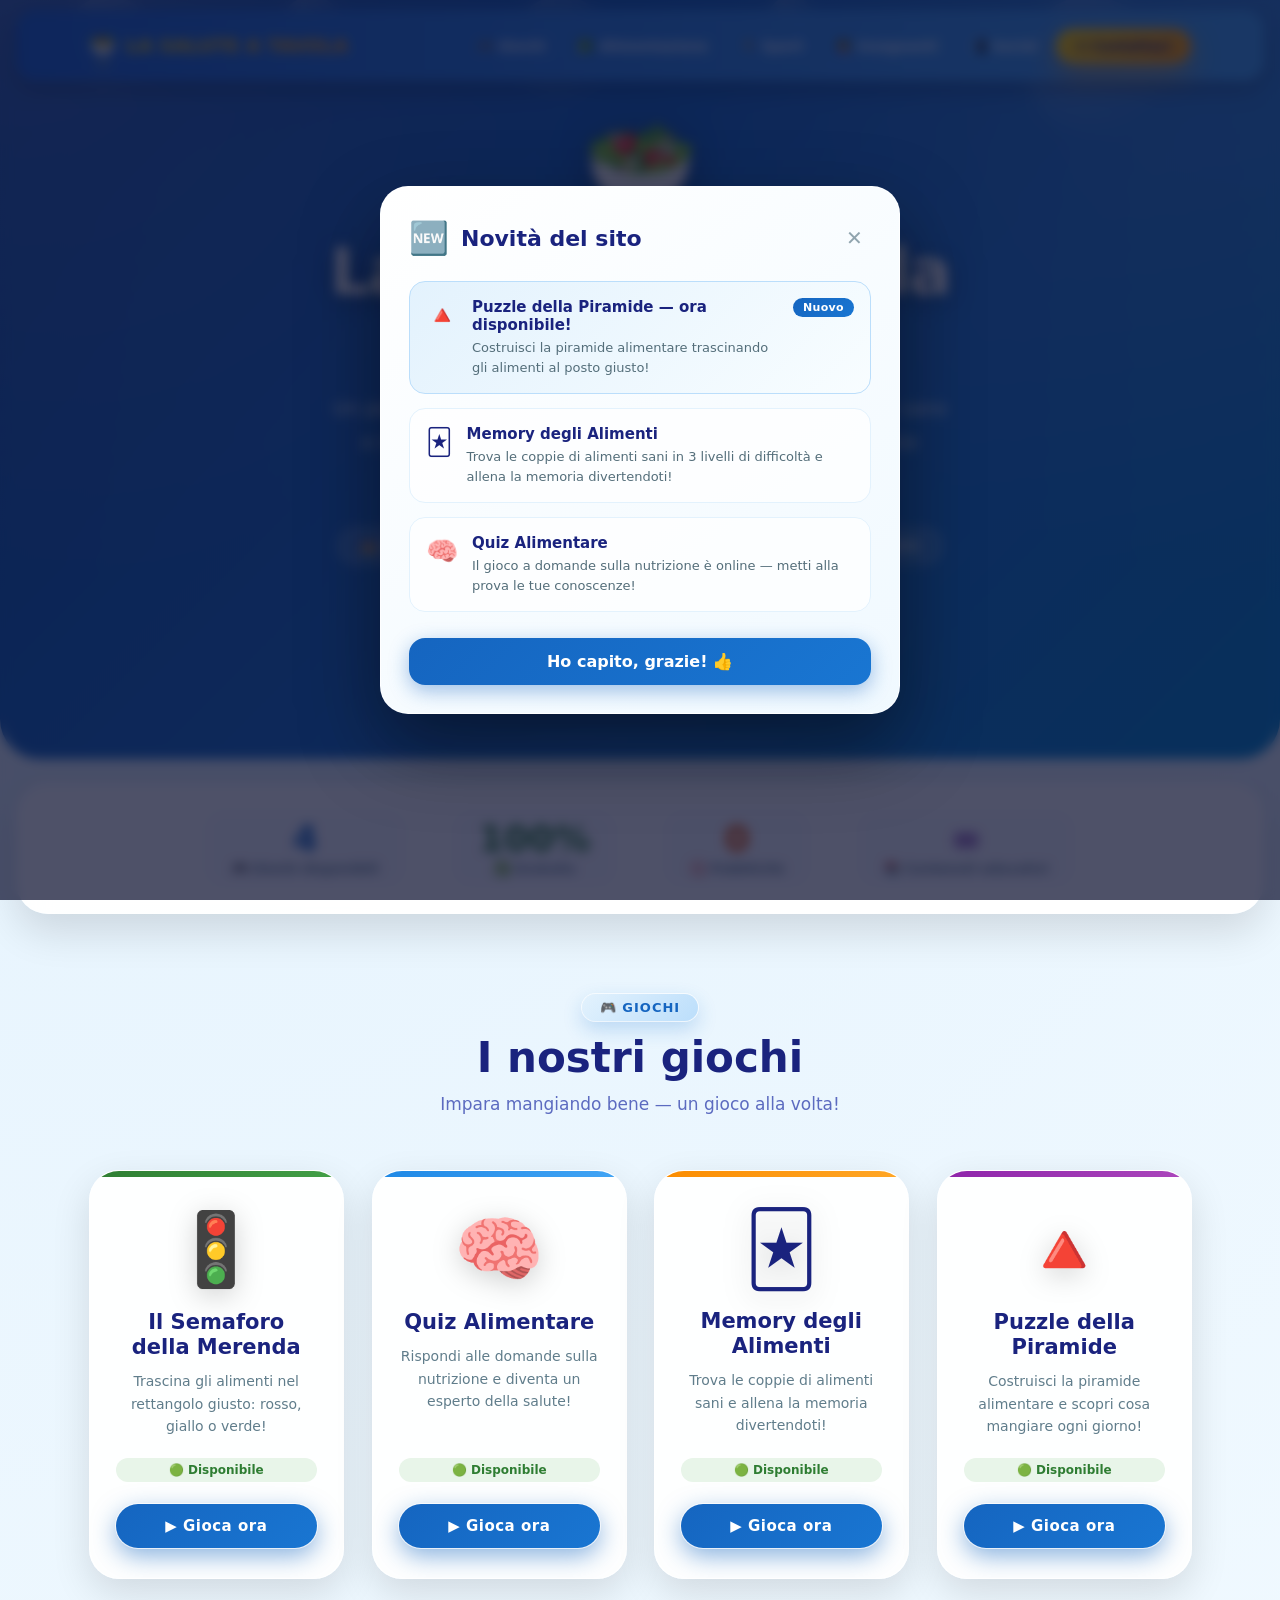
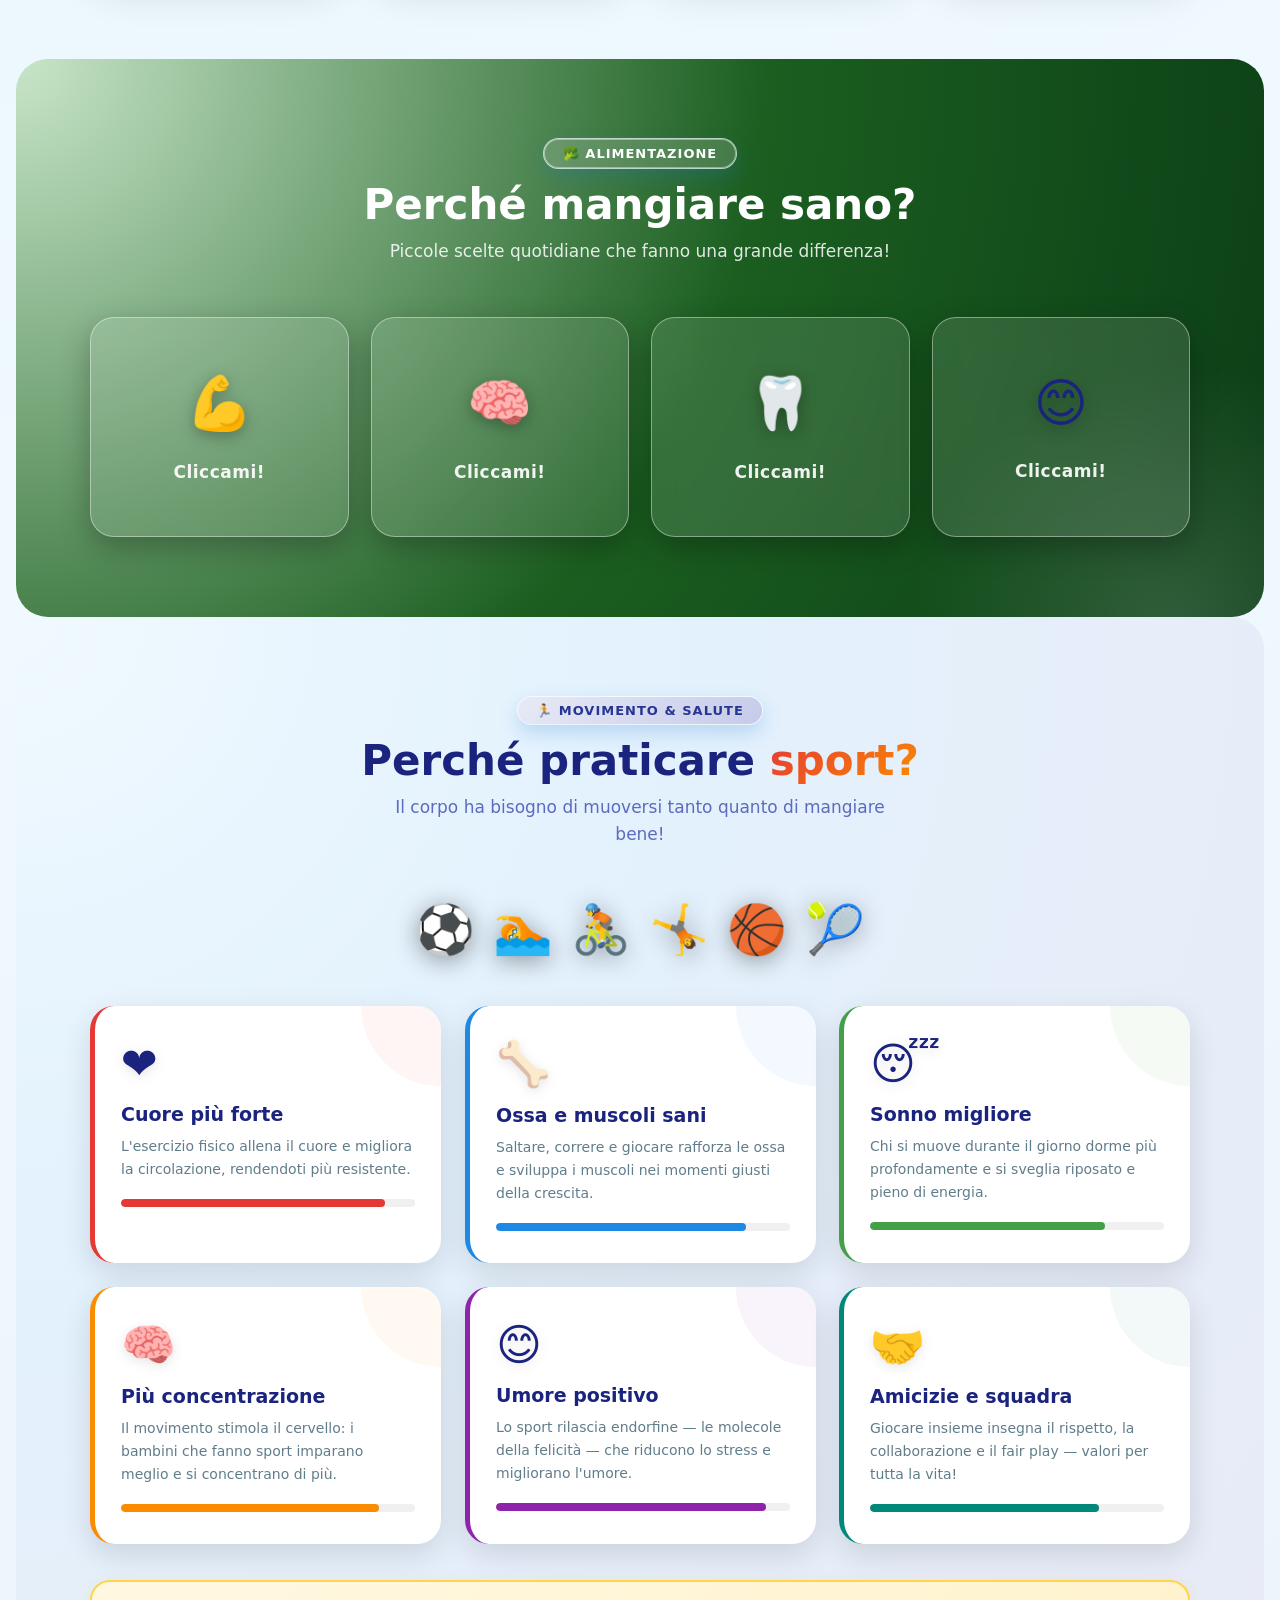
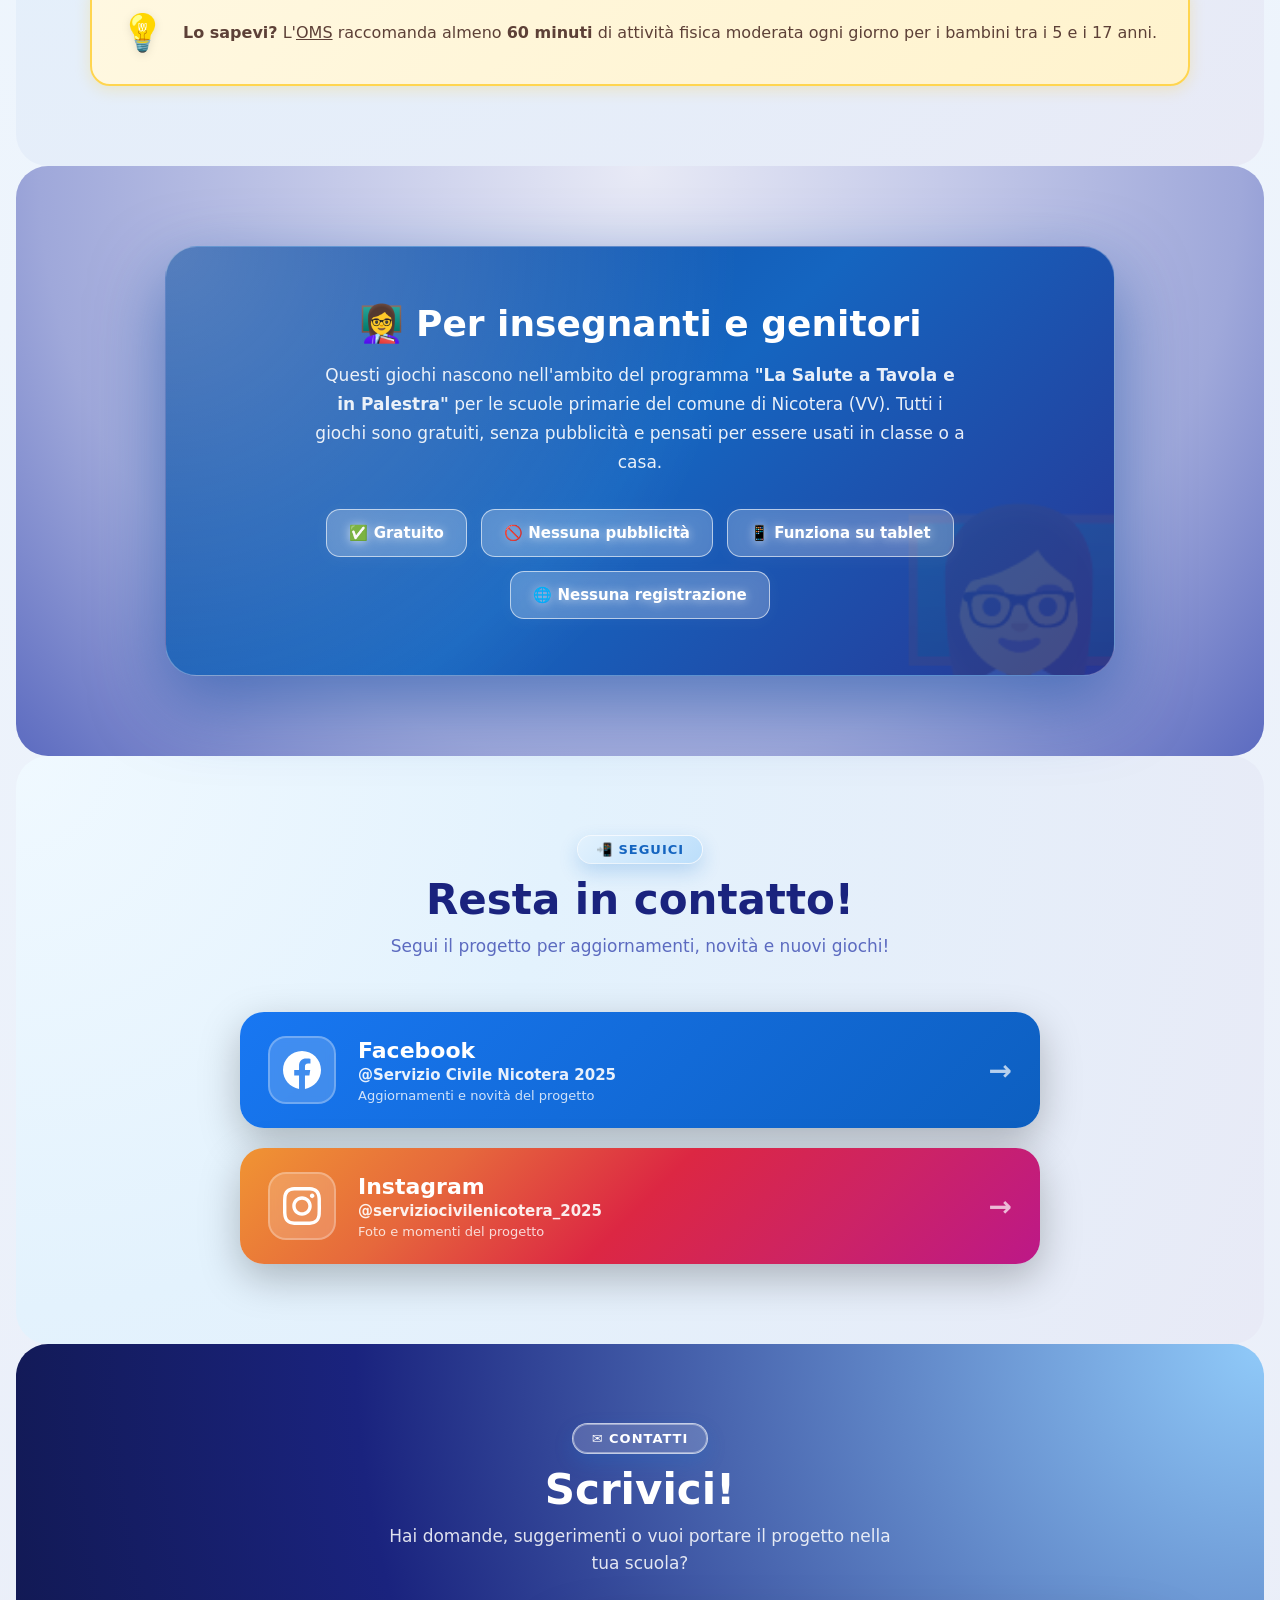
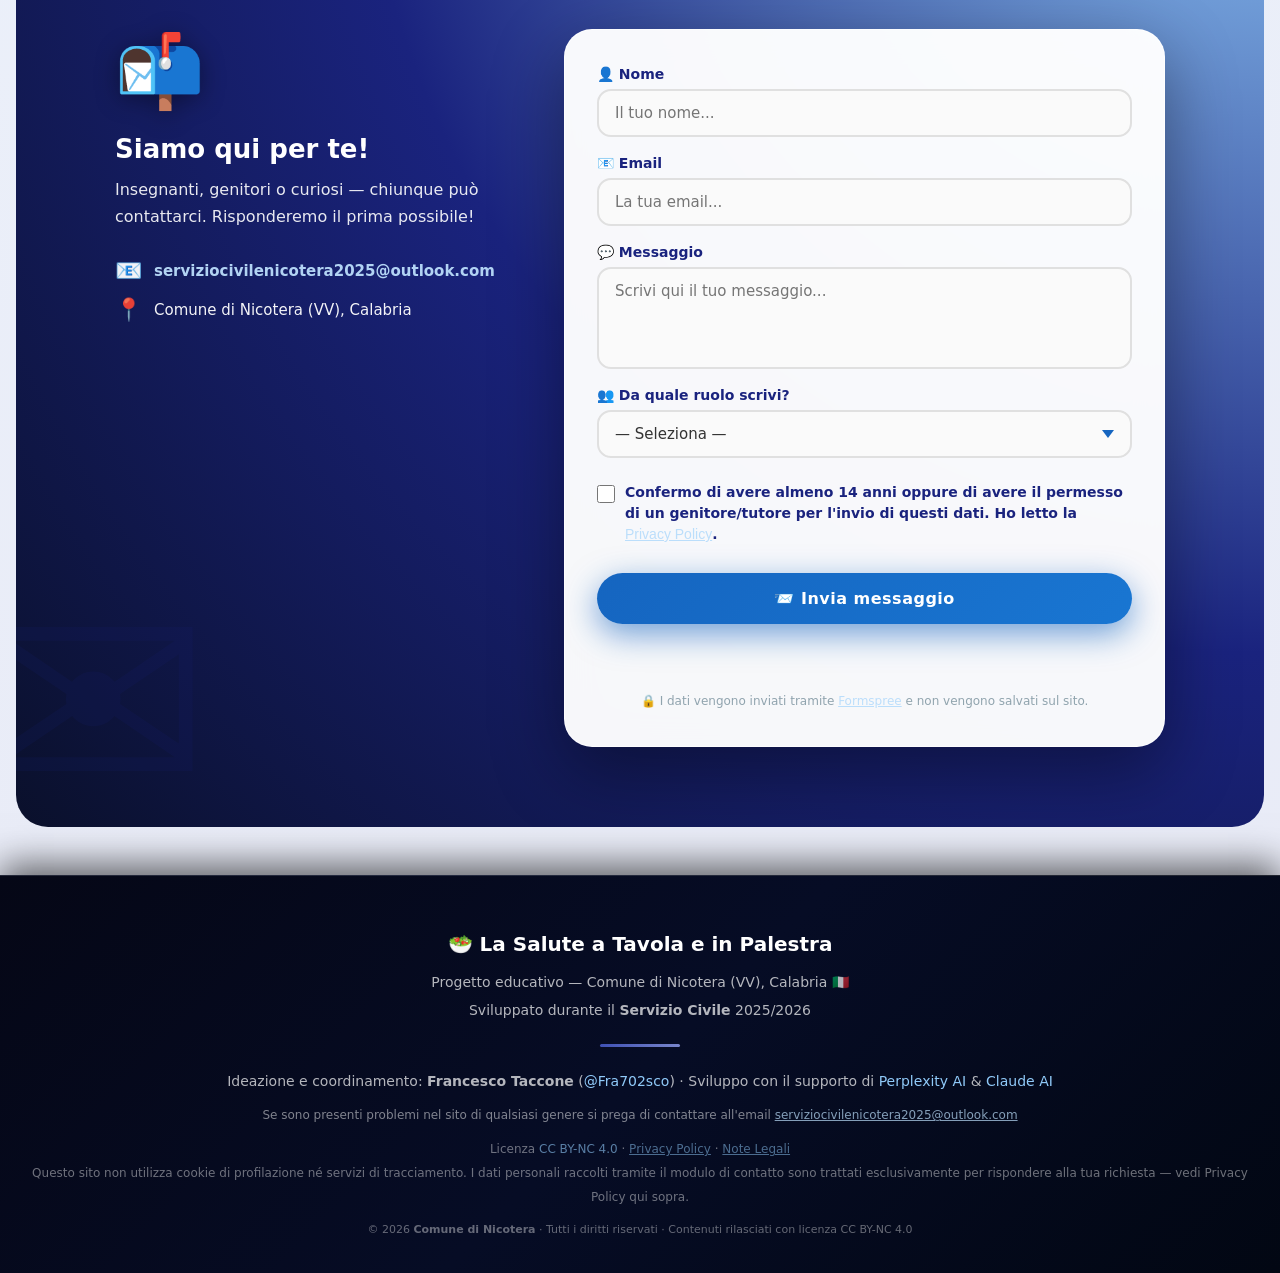
==== commit 578988a0: "perf+seo: title/description abbreviati, preconnect Formspree SEO (da analisi crawl Screaming Frog): " ====
--- a/index.html
+++ b/index.html
@@ -5,8 +5,8 @@
     <meta name="viewport" content="width=device-width, initial-scale=1.0" />
 
     <!-- ===== SEO BASE ===== -->
-    <title>Giochi Educativi su Salute e Alimentazione per Bambini | La Salute a Tavola e in Palestra – Nicotera</title>
-    <meta name="description" content="Giochi interattivi gratuiti su alimentazione sana e sport per bambini delle scuole primarie. Quiz, Semaforo degli Alimenti e altro ancora — progetto educativo a Nicotera (VV), Calabria. Senza pubblicità, senza registrazione." />
+    <title>La Salute a Tavola e in Palestra | Giochi Bambini Nicotera</title>
+    <meta name="description" content="Giochi educativi gratuiti su alimentazione e sport per bambini delle scuole primarie. Quiz, Semaforo, Memory, Piramide — Comune di Nicotera (VV)." />
     <meta name="keywords" content="giochi educativi alimentazione bambini, salute bambini scuola primaria, educazione alimentare scuola, quiz alimentazione, semaforo degli alimenti, piramide alimentare bambini, movimento salute bambini, giochi interattivi nutrizione, Nicotera Calabria scuola, servizio civile Nicotera, mangiare sano bambini, sport bambini scuola" />
     <meta name="author" content="Francesco Taccone – Servizio Civile Nicotera 2025/2026" />
     <meta name="robots" content="index, follow, max-snippet:-1, max-image-preview:large, max-video-preview:-1" />
@@ -14,6 +14,10 @@
 
     <!-- ===== CANONICAL ===== -->
     <link rel="canonical" href="https://fra702sco.github.io/la-salute-in-tavola-e-in-palestra/" />
+
+    <!-- ===== PERFORMANCE HINT ===== -->
+    <!-- Pre-stabilisce TCP+TLS verso Formspree per ridurre TTFB del primo invio del form contatti -->
+    <link rel="preconnect" href="https://formspree.io" crossorigin />
 
     <!-- ===== GEO (SEO locale) ===== -->
     <meta name="geo.region"    content="IT-VV" />
@@ -25,8 +29,8 @@
     <meta property="og:type"        content="website" />
     <meta property="og:locale"      content="it_IT" />
     <meta property="og:site_name"   content="La Salute a Tavola e in Palestra" />
-    <meta property="og:title"       content="Giochi Educativi su Salute e Alimentazione per Bambini – Nicotera" />
-    <meta property="og:description" content="Giochi interattivi gratuiti su alimentazione sana e sport per le scuole primarie. Quiz, Semaforo degli Alimenti e altro — senza pubblicità, senza registrazione." />
+    <meta property="og:title"       content="Giochi Educativi Bambini | La Salute a Tavola e in Palestra" />
+    <meta property="og:description" content="Giochi educativi gratuiti su alimentazione e sport per bambini delle scuole primarie. Quiz, Semaforo, Memory, Piramide — Comune di Nicotera (VV)." />
     <meta property="og:image"       content="https://fra702sco.github.io/la-salute-in-tavola-e-in-palestra/assets/ico-preview/preview.jpg" />
     <meta property="og:image:width"  content="1200" />
     <meta property="og:image:height" content="630" />
@@ -35,8 +39,8 @@
 
     <!-- ===== TWITTER CARD ===== -->
     <meta name="twitter:card"        content="summary_large_image" />
-    <meta name="twitter:title"       content="Giochi Educativi su Salute e Alimentazione per Bambini – Nicotera" />
-    <meta name="twitter:description" content="Giochi interattivi gratuiti su alimentazione sana e sport per le scuole primarie. Senza pubblicità, senza registrazione." />
+    <meta name="twitter:title"       content="Giochi Educativi Bambini | La Salute a Tavola e in Palestra" />
+    <meta name="twitter:description" content="Giochi educativi gratuiti su alimentazione e sport per le scuole primarie. Comune di Nicotera (VV)." />
     <meta name="twitter:image"       content="https://fra702sco.github.io/la-salute-in-tavola-e-in-palestra/assets/ico-preview/preview.jpg" />
 
     <!-- ===== STRUCTURED DATA (JSON-LD) ===== -->
@@ -71,8 +75,8 @@
           "@type": "WebPage",
           "@id": "https://fra702sco.github.io/la-salute-in-tavola-e-in-palestra/#webpage",
           "url": "https://fra702sco.github.io/la-salute-in-tavola-e-in-palestra/",
-          "name": "Giochi Educativi su Salute e Alimentazione per Bambini | La Salute a Tavola e in Palestra",
-          "description": "Giochi interattivi gratuiti su alimentazione sana e sport per bambini delle scuole primarie a Nicotera (VV), Calabria.",
+          "name": "La Salute a Tavola e in Palestra | Giochi Educativi Bambini",
+          "description": "Giochi educativi gratuiti su alimentazione e sport per bambini delle scuole primarie a Nicotera (VV), Calabria.",
           "inLanguage": "it-IT",
           "isPartOf": { "@id": "https://fra702sco.github.io/la-salute-in-tavola-e-in-palestra/#website" }
         },
